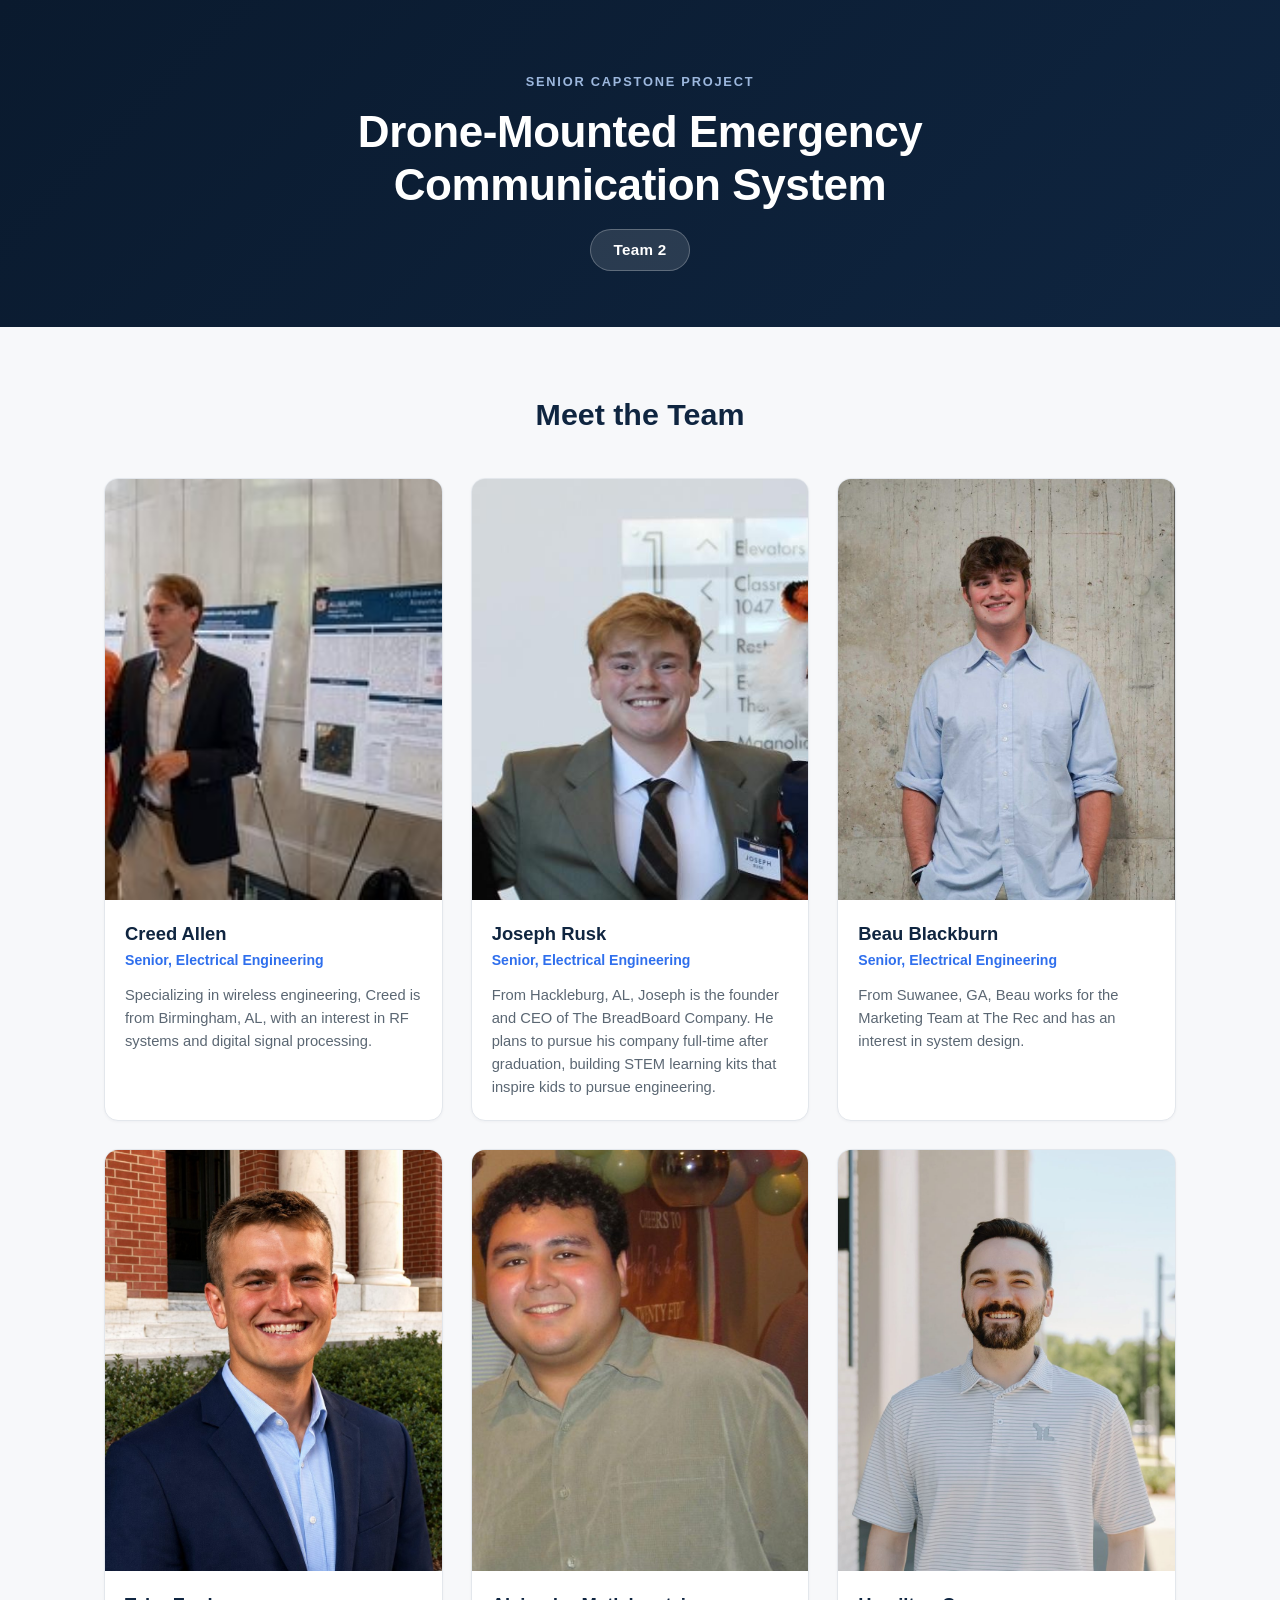
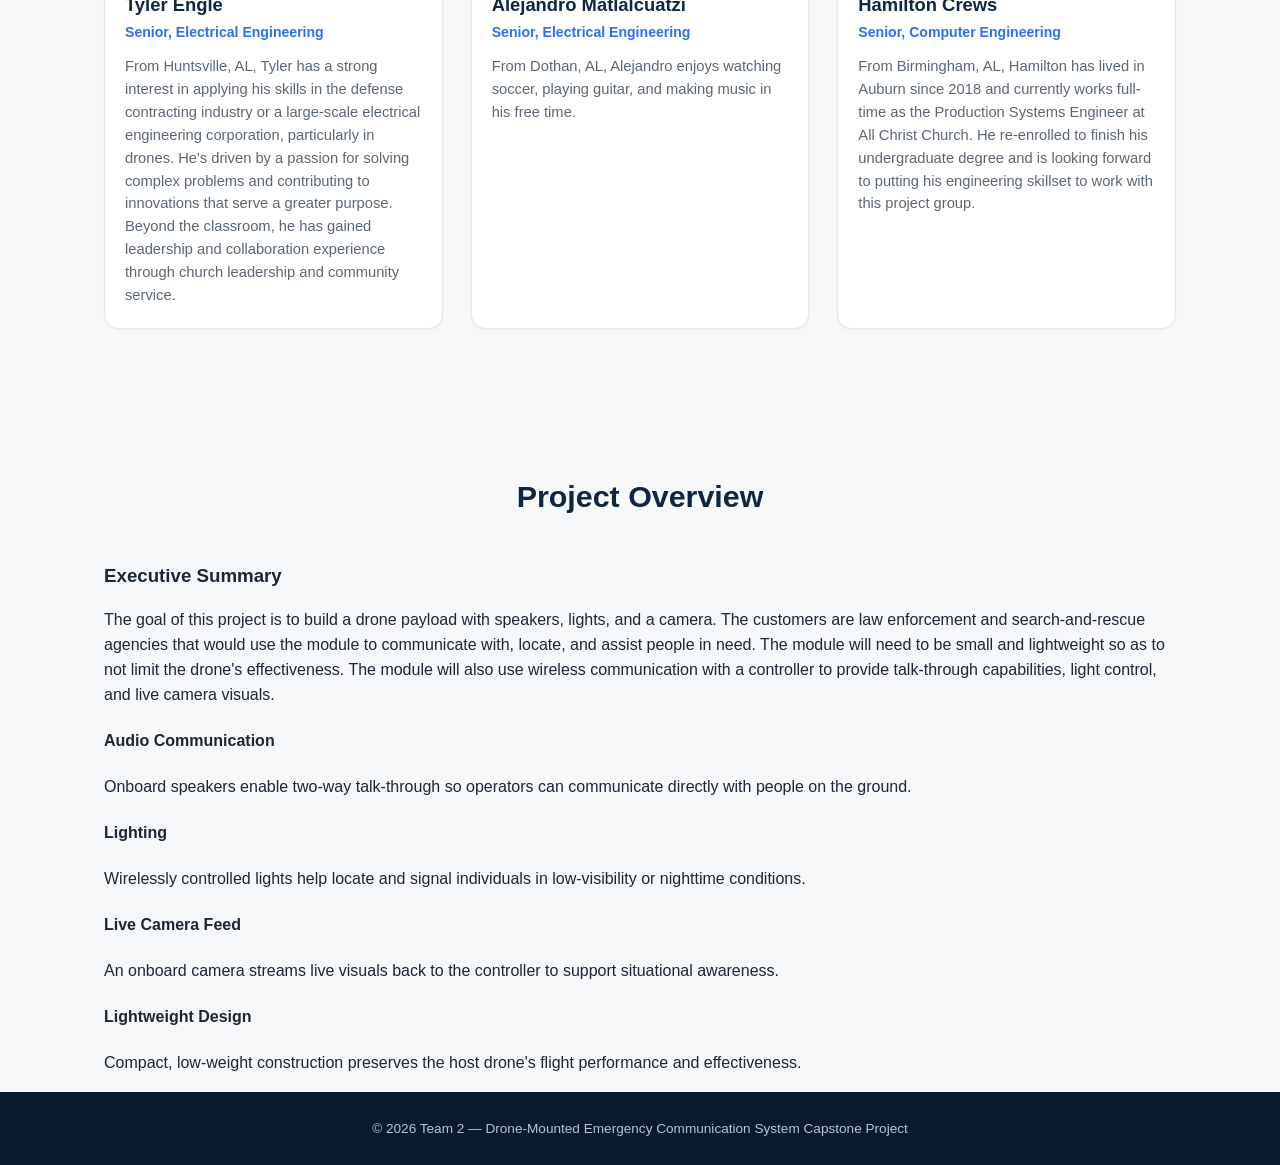
==== index.html @ 0783d2a6 "Add files via upload" ====
<!DOCTYPE html>
<html lang="en">
<head>
  <meta charset="UTF-8">
  <meta name="viewport" content="width=device-width, initial-scale=1.0">
  <title>Drone-Mounted Emergency Communication System | Team 2</title>
  <meta name="description" content="Capstone project site for Team 2: Drone-Mounted Emergency Communication System.">
  <link rel="stylesheet" href="styles.css">
</head>
<body>

  <header class="site-header">
    <div class="container">
      <p class="eyebrow">Senior Capstone Project</p>
      <h1>Drone-Mounted Emergency Communication System</h1>
      <p class="team-badge">Team 2</p>
    </div>
  </header>

  <main class="container">
    <section aria-labelledby="team-heading">
      <h2 id="team-heading" class="section-heading">Meet the Team</h2>

      <div class="team-grid">

        <article class="card">
          <div class="photo-frame">
            <img src="images/creed-allen.jpg" alt="Portrait of Creed Allen" class="member-photo">
          </div>
          <h3>Creed Allen</h3>
          <p class="role">Senior, Electrical Engineering</p>
          <p class="bio">Specializing in wireless engineering, Creed is from Birmingham, AL, with an interest in RF systems and digital signal processing.</p>
        </article>

        <article class="card">
          <div class="photo-frame">
            <img src="images/joseph-rusk.jpg" alt="Portrait of Joseph Rusk" class="member-photo">
          </div>
          <h3>Joseph Rusk</h3>
          <p class="role">Senior, Electrical Engineering</p>
          <p class="bio">From Hackleburg, AL, Joseph is the founder and CEO of The BreadBoard Company. He plans to pursue his company full-time after graduation, building STEM learning kits that inspire kids to pursue engineering.</p>
        </article>

        <article class="card">
          <div class="photo-frame">
            <img src="images/beau-blackburn.jpg" alt="Portrait of Beau Blackburn" class="member-photo">
          </div>
          <h3>Beau Blackburn</h3>
          <p class="role">Senior, Electrical Engineering</p>
          <p class="bio">From Suwanee, GA, Beau works for the Marketing Team at The Rec and has an interest in system design.</p>
        </article>

        <article class="card">
          <div class="photo-frame">
            <img src="images/tyler-engle.jpg" alt="Portrait of Tyler Engle" class="member-photo">
          </div>
          <h3>Tyler Engle</h3>
          <p class="role">Senior, Electrical Engineering</p>
          <p class="bio">From Huntsville, AL, Tyler has a strong interest in applying his skills in the defense contracting industry or a large-scale electrical engineering corporation, particularly in drones. He's driven by a passion for solving complex problems and contributing to innovations that serve a greater purpose. Beyond the classroom, he has gained leadership and collaboration experience through church leadership and community service.</p>
        </article>

        <article class="card">
          <div class="photo-frame">
            <img src="images/alejandro-matlalcuatzi.jpg" alt="Portrait of Alejandro Matlalcuatzi" class="member-photo" style="object-position: center 12%;">
          </div>
          <h3>Alejandro Matlalcuatzi</h3>
          <p class="role">Senior, Electrical Engineering</p>
          <p class="bio">From Dothan, AL, Alejandro enjoys watching soccer, playing guitar, and making music in his free time.</p>
        </article>

        <article class="card">
          <div class="photo-frame">
            <img src="images/hamilton-crews.jpg" alt="Portrait of Hamilton Crews" class="member-photo">
          </div>
          <h3>Hamilton Crews</h3>
          <p class="role">Senior, Computer Engineering</p>
          <p class="bio">From Birmingham, AL, Hamilton has lived in Auburn since 2018 and currently works full-time as the Production Systems Engineer at All Christ Church. He re-enrolled to finish his undergraduate degree and is looking forward to putting his engineering skillset to work with this project group.</p>
        </article>

      </div>
    </section>

    <section aria-labelledby="project-heading" class="project-section">
      <h2 id="project-heading" class="section-heading">Project Overview</h2>

      <div class="project-card">
        <h3 class="project-subheading">Executive Summary</h3>
        <p class="project-text">The goal of this project is to build a drone payload with speakers, lights, and a camera. The customers are law enforcement and search-and-rescue agencies that would use the module to communicate with, locate, and assist people in need. The module will need to be small and lightweight so as to not limit the drone's effectiveness. The module will also use wireless communication with a controller to provide talk-through capabilities, light control, and live camera visuals.</p>

        <div class="feature-grid">
          <div class="feature">
            <h4>Audio Communication</h4>
            <p>Onboard speakers enable two-way talk-through so operators can communicate directly with people on the ground.</p>
          </div>
          <div class="feature">
            <h4>Lighting</h4>
            <p>Wirelessly controlled lights help locate and signal individuals in low-visibility or nighttime conditions.</p>
          </div>
          <div class="feature">
            <h4>Live Camera Feed</h4>
            <p>An onboard camera streams live visuals back to the controller to support situational awareness.</p>
          </div>
          <div class="feature">
            <h4>Lightweight Design</h4>
            <p>Compact, low-weight construction preserves the host drone's flight performance and effectiveness.</p>
          </div>
        </div>
      </div>
    </section>
  </main>

  <footer class="site-footer">
    <div class="container">
      <p>&copy; 2026 Team 2 &mdash; Drone-Mounted Emergency Communication System Capstone Project</p>
    </div>
  </footer>

</body>
</html>
---- styles.css ----
/* ---------- Reset & base ---------- */
*,
*::before,
*::after {
  box-sizing: border-box;
}

:root {
  --navy: #0f2540;
  --navy-deep: #0a1a2e;
  --accent: #2f6fed;
  --text: #1c2733;
  --text-muted: #5b6773;
  --bg: #f7f8fa;
  --card-bg: #ffffff;
  --border: #e3e7ec;
}

html {
  scroll-behavior: smooth;
}

body {
  margin: 0;
  font-family: -apple-system, BlinkMacSystemFont, "Segoe UI", Roboto, Helvetica, Arial, sans-serif;
  color: var(--text);
  background: var(--bg);
  line-height: 1.55;
}

.container {
  width: 100%;
  max-width: 1120px;
  margin: 0 auto;
  padding: 0 24px;
}

/* ---------- Header ---------- */
.site-header {
  background: linear-gradient(135deg, var(--navy-deep), var(--navy));
  color: #ffffff;
  padding: 72px 0 56px;
  text-align: center;
}

.eyebrow {
  text-transform: uppercase;
  letter-spacing: 0.14em;
  font-size: 0.8rem;
  font-weight: 600;
  color: #9db8de;
  margin: 0 0 14px;
}

.site-header h1 {
  font-size: clamp(1.75rem, 4vw, 2.75rem);
  line-height: 1.2;
  margin: 0 auto 18px;
  max-width: 820px;
  font-weight: 700;
  letter-spacing: -0.01em;
}

.team-badge {
  display: inline-block;
  margin: 0;
  padding: 8px 22px;
  border-radius: 999px;
  background: rgba(255, 255, 255, 0.12);
  border: 1px solid rgba(255, 255, 255, 0.25);
  font-weight: 600;
  font-size: 0.95rem;
  letter-spacing: 0.02em;
}

/* ---------- Section heading ---------- */
.section-heading {
  text-align: center;
  font-size: clamp(1.4rem, 2.6vw, 1.9rem);
  margin: 64px 0 40px;
  color: var(--navy);
}

/* ---------- Team grid ---------- */
.team-grid {
  display: grid;
  grid-template-columns: repeat(auto-fit, minmax(260px, 1fr));
  gap: 28px;
  padding-bottom: 80px;
}

.card {
  background: var(--card-bg);
  border: 1px solid var(--border);
  border-radius: 14px;
  overflow: hidden;
  box-shadow: 0 1px 3px rgba(16, 24, 40, 0.04);
  transition: transform 0.18s ease, box-shadow 0.18s ease;
  display: flex;
  flex-direction: column;
}

.card:hover {
  transform: translateY(-4px);
  box-shadow: 0 12px 24px rgba(16, 24, 40, 0.08);
}

.photo-frame {
  width: 100%;
  aspect-ratio: 4 / 5;
  overflow: hidden;
  background: #dbe2ea;
}

.member-photo {
  width: 100%;
  height: 100%;
  object-fit: cover;
  object-position: center 20%;
  display: block;
}

.card h3 {
  margin: 20px 20px 2px;
  font-size: 1.15rem;
  color: var(--navy);
}

.card .role {
  margin: 0 20px 12px;
  font-size: 0.88rem;
  font-weight: 600;
  color: var(--accent);
}

.card .bio {
  margin: 0 20px 22px;
  font-size: 0.92rem;
  color: var(--text-muted);
  flex-grow: 1;
}

/* ---------- Footer ---------- */
.site-footer {
  background: var(--navy-deep);
  color: #b7c3d4;
  text-align: center;
  padding: 26px 0;
  font-size: 0.85rem;
}

.site-footer p {
  margin: 0;
}

/* ---------- Small screens ---------- */
@media (max-width: 480px) {
  .site-header {
    padding: 56px 0 44px;
  }

  .team-grid {
    grid-template-columns: 1fr;
  }
}
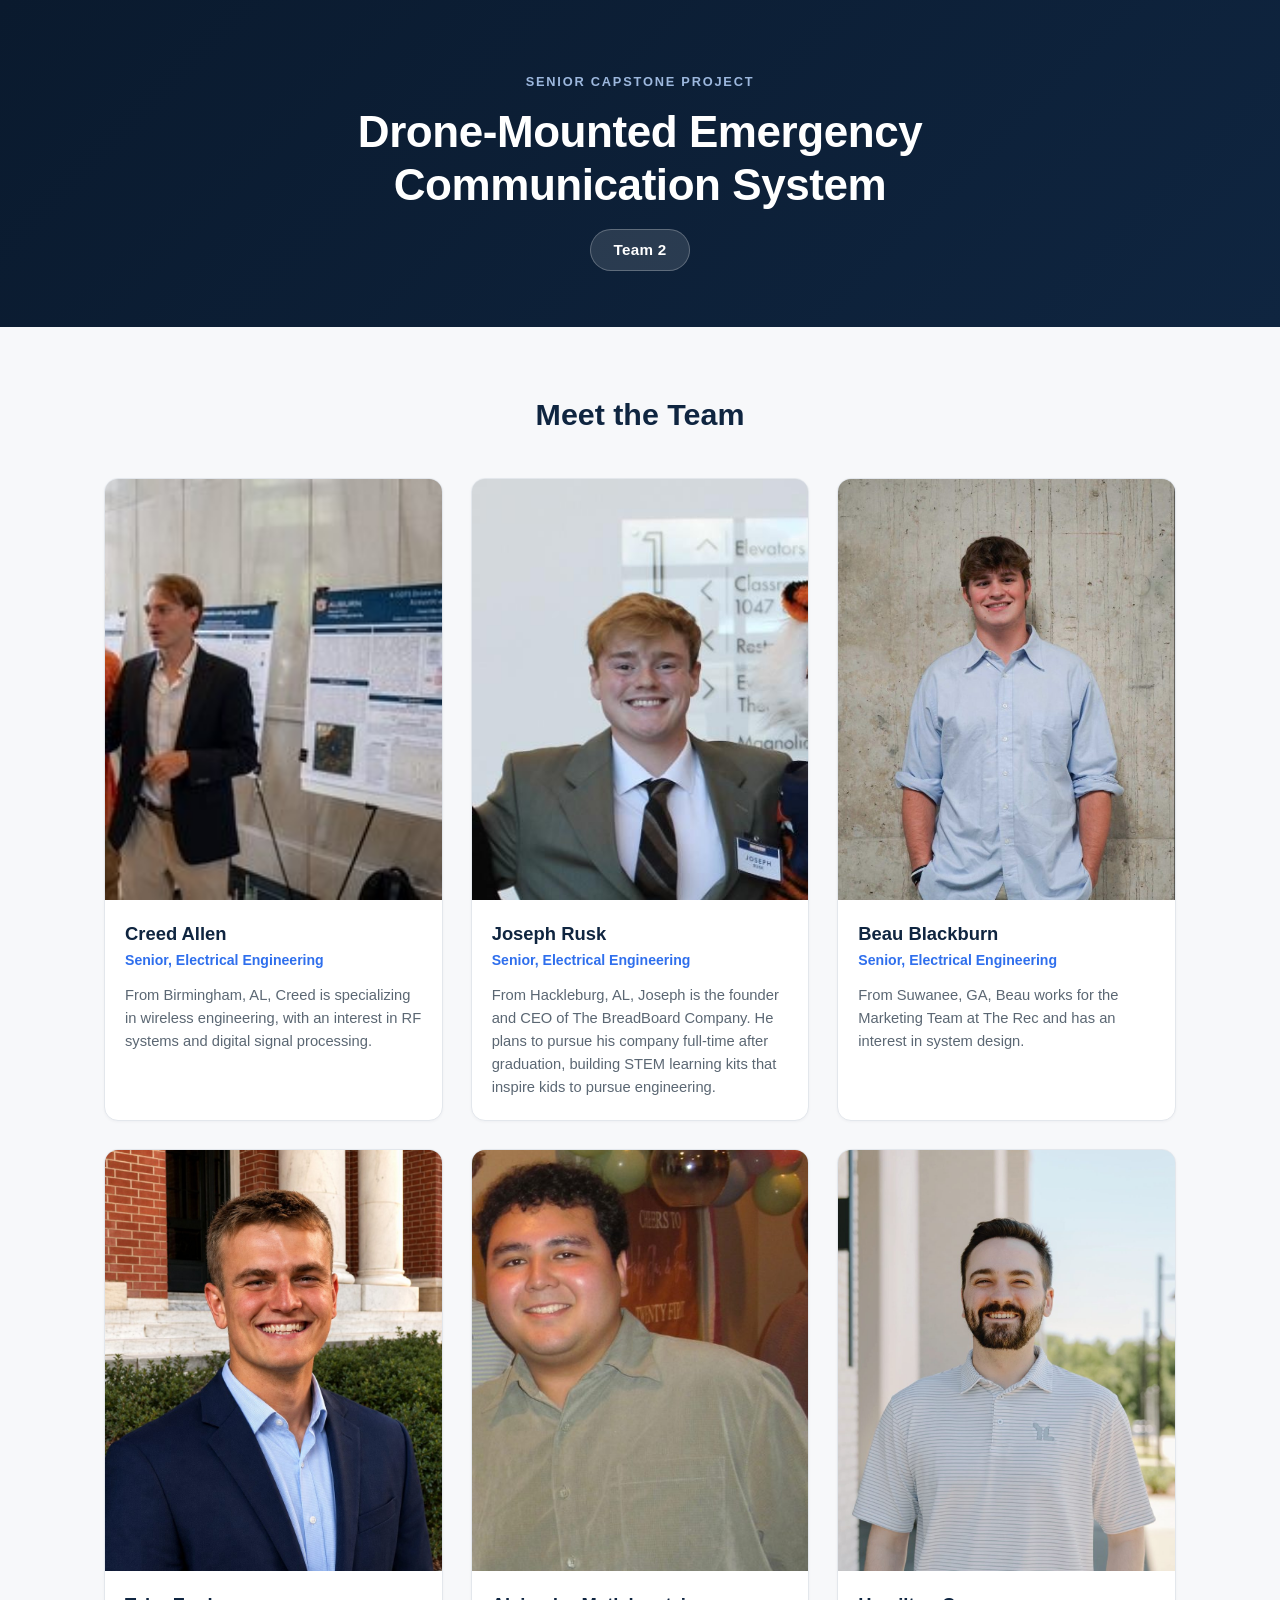
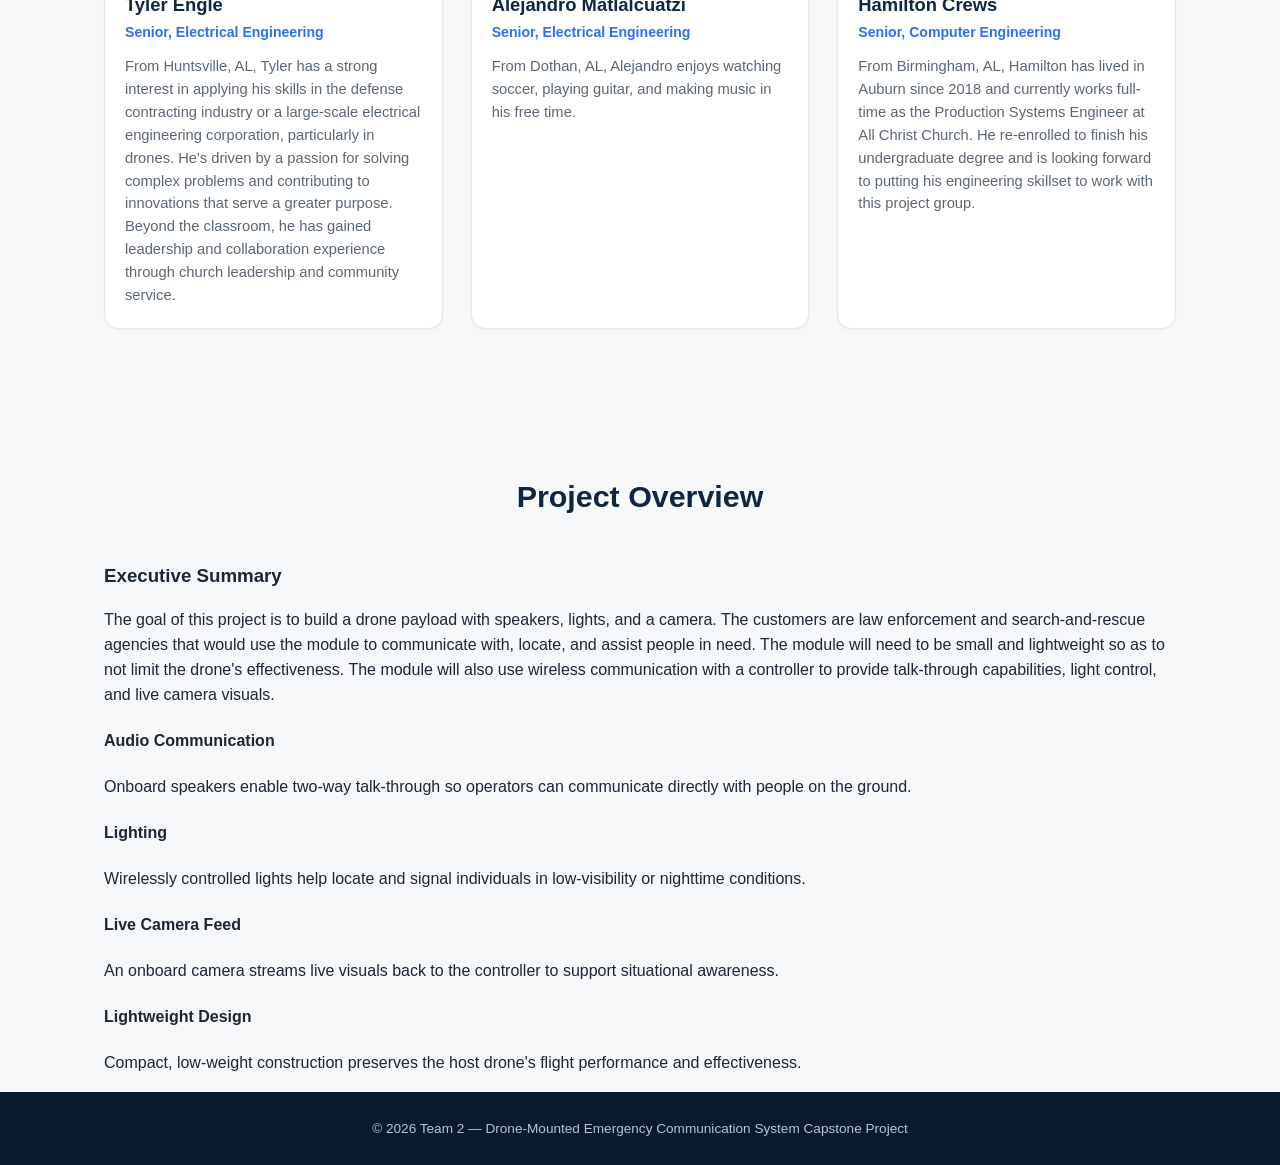
==== commit d3565c6b: "Add files via upload" ====
--- a/index.html
+++ b/index.html
@@ -29,7 +29,7 @@
           </div>
           <h3>Creed Allen</h3>
           <p class="role">Senior, Electrical Engineering</p>
-          <p class="bio">Specializing in wireless engineering, Creed is from Birmingham, AL, with an interest in RF systems and digital signal processing.</p>
+          <p class="bio">From Birmingham, AL, Creed is specializing in wireless engineering, with an interest in RF systems and digital signal processing.</p>
         </article>
 
         <article class="card">
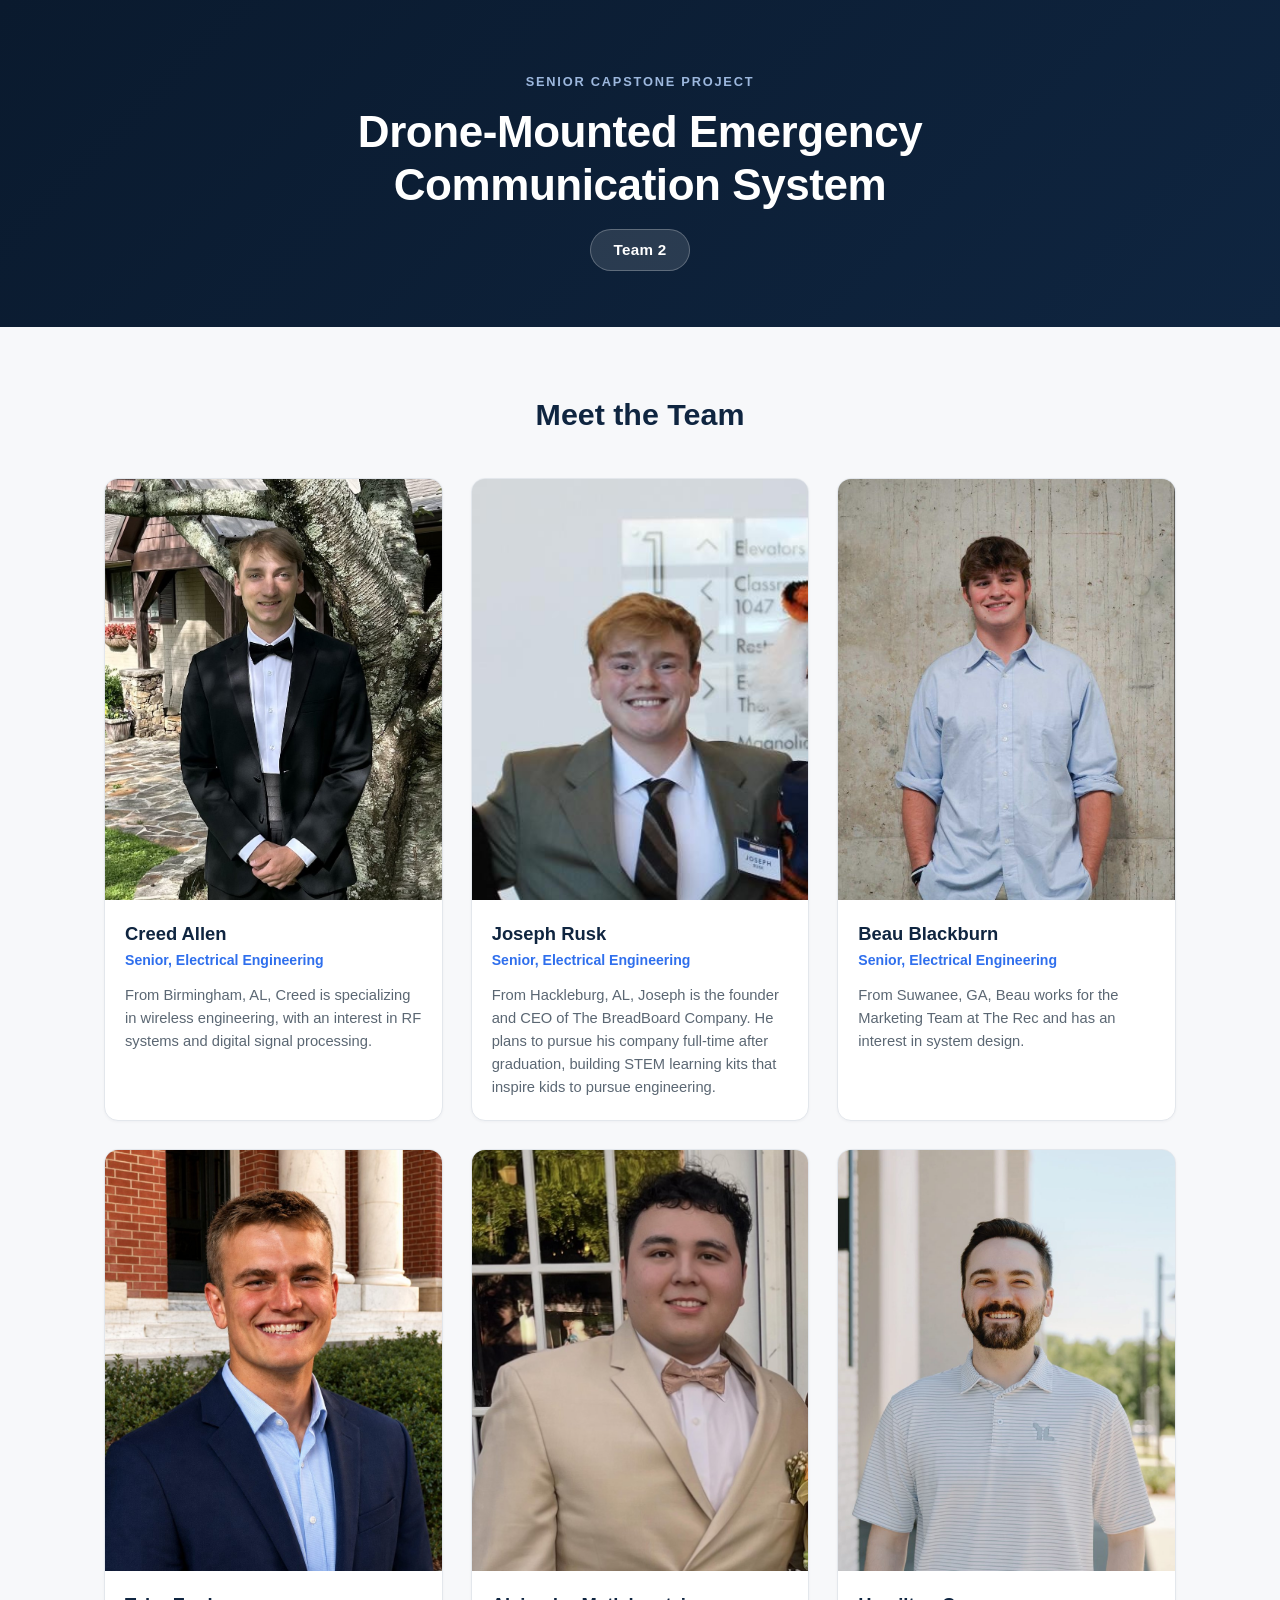
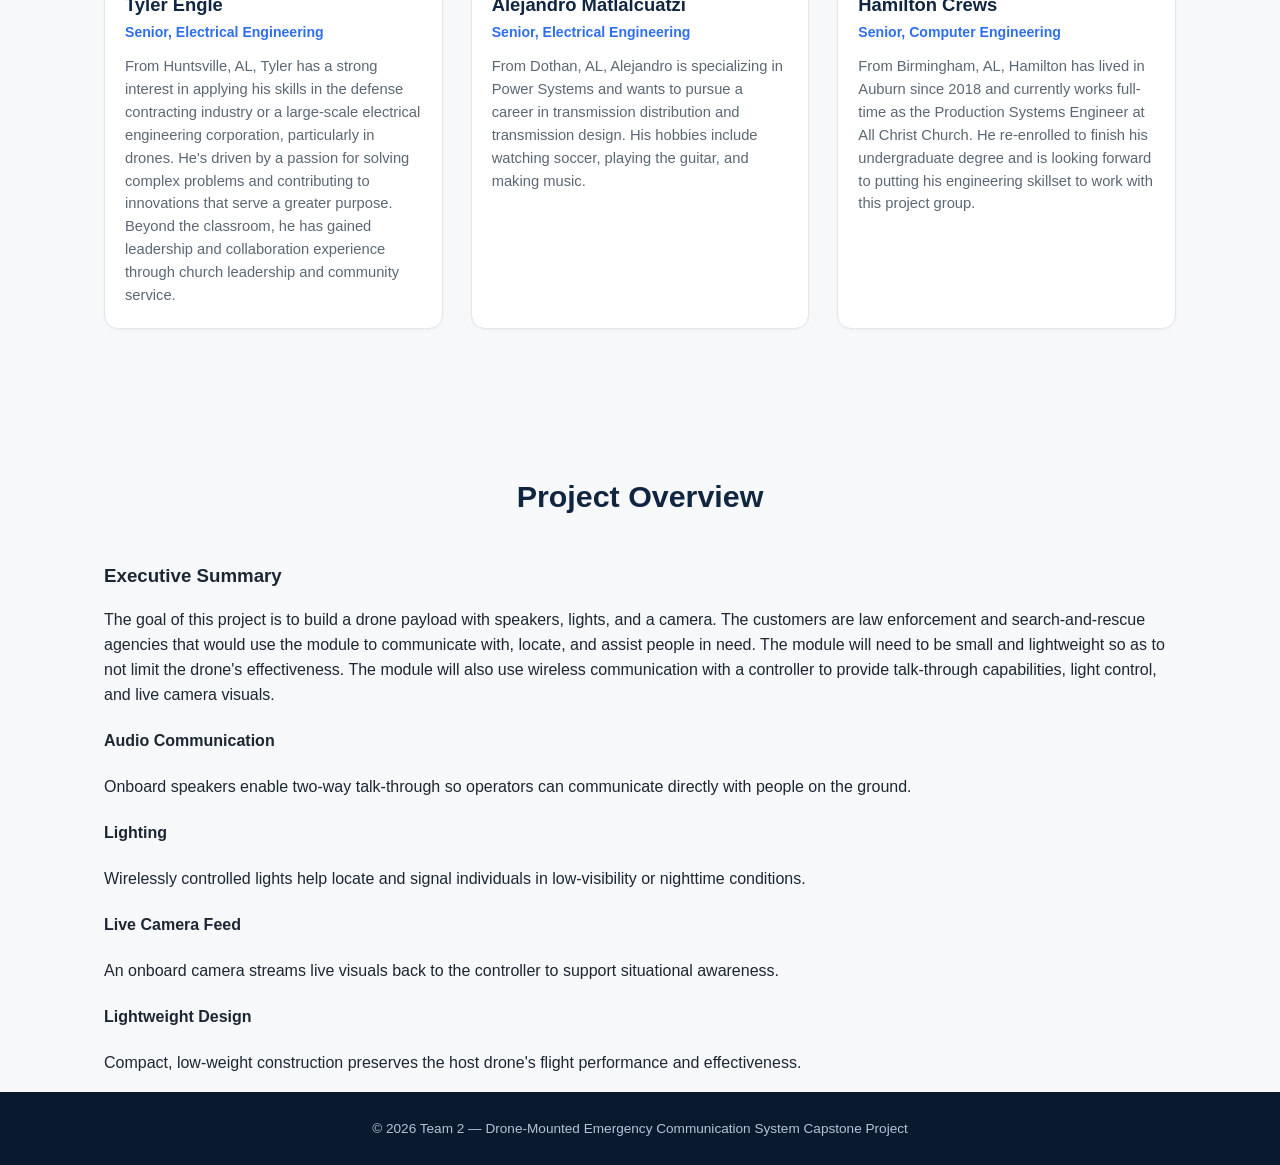
==== commit 397489d2: "Add files via upload" ====
--- a/index.html
+++ b/index.html
@@ -65,7 +65,7 @@
           </div>
           <h3>Alejandro Matlalcuatzi</h3>
           <p class="role">Senior, Electrical Engineering</p>
-          <p class="bio">From Dothan, AL, Alejandro enjoys watching soccer, playing guitar, and making music in his free time.</p>
+          <p class="bio">From Dothan, AL, Alejandro is specializing in Power Systems and wants to pursue a career in transmission distribution and transmission design. His hobbies include watching soccer, playing the guitar, and making music.</p>
         </article>
 
         <article class="card">
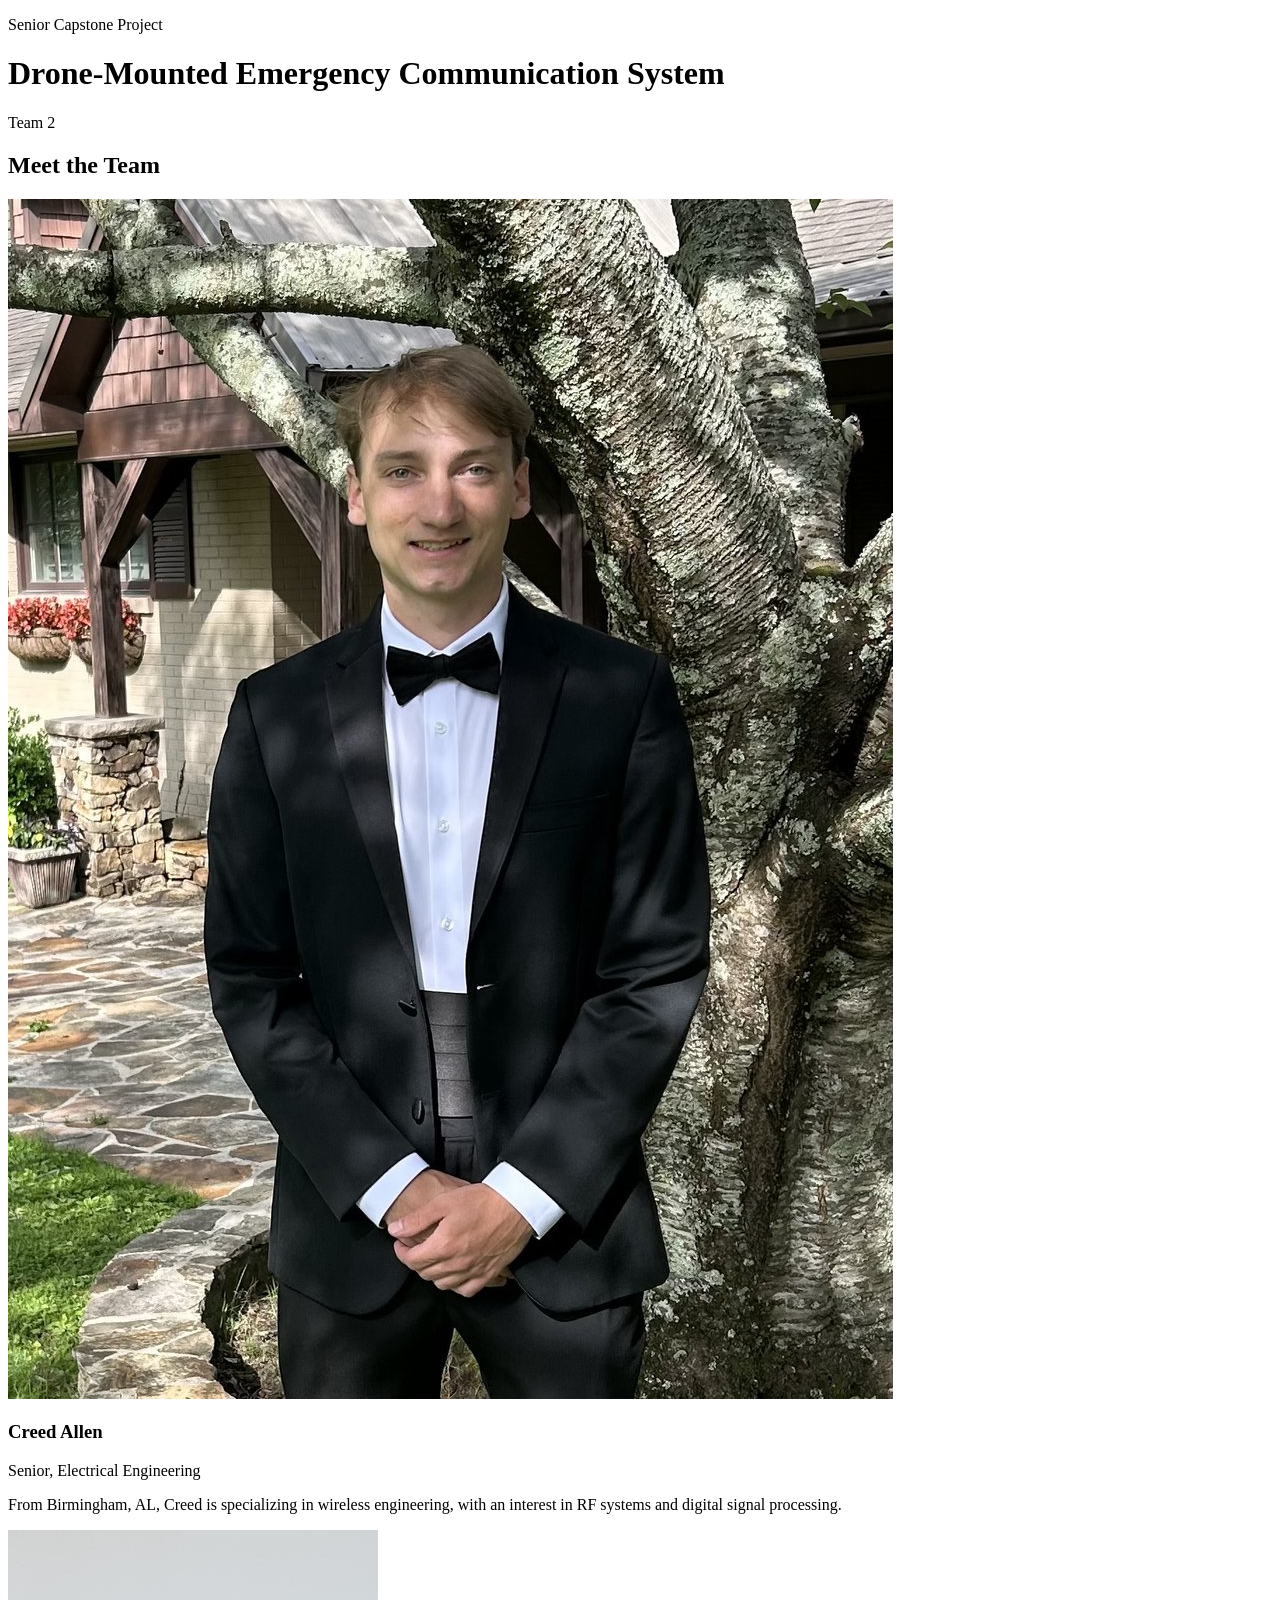
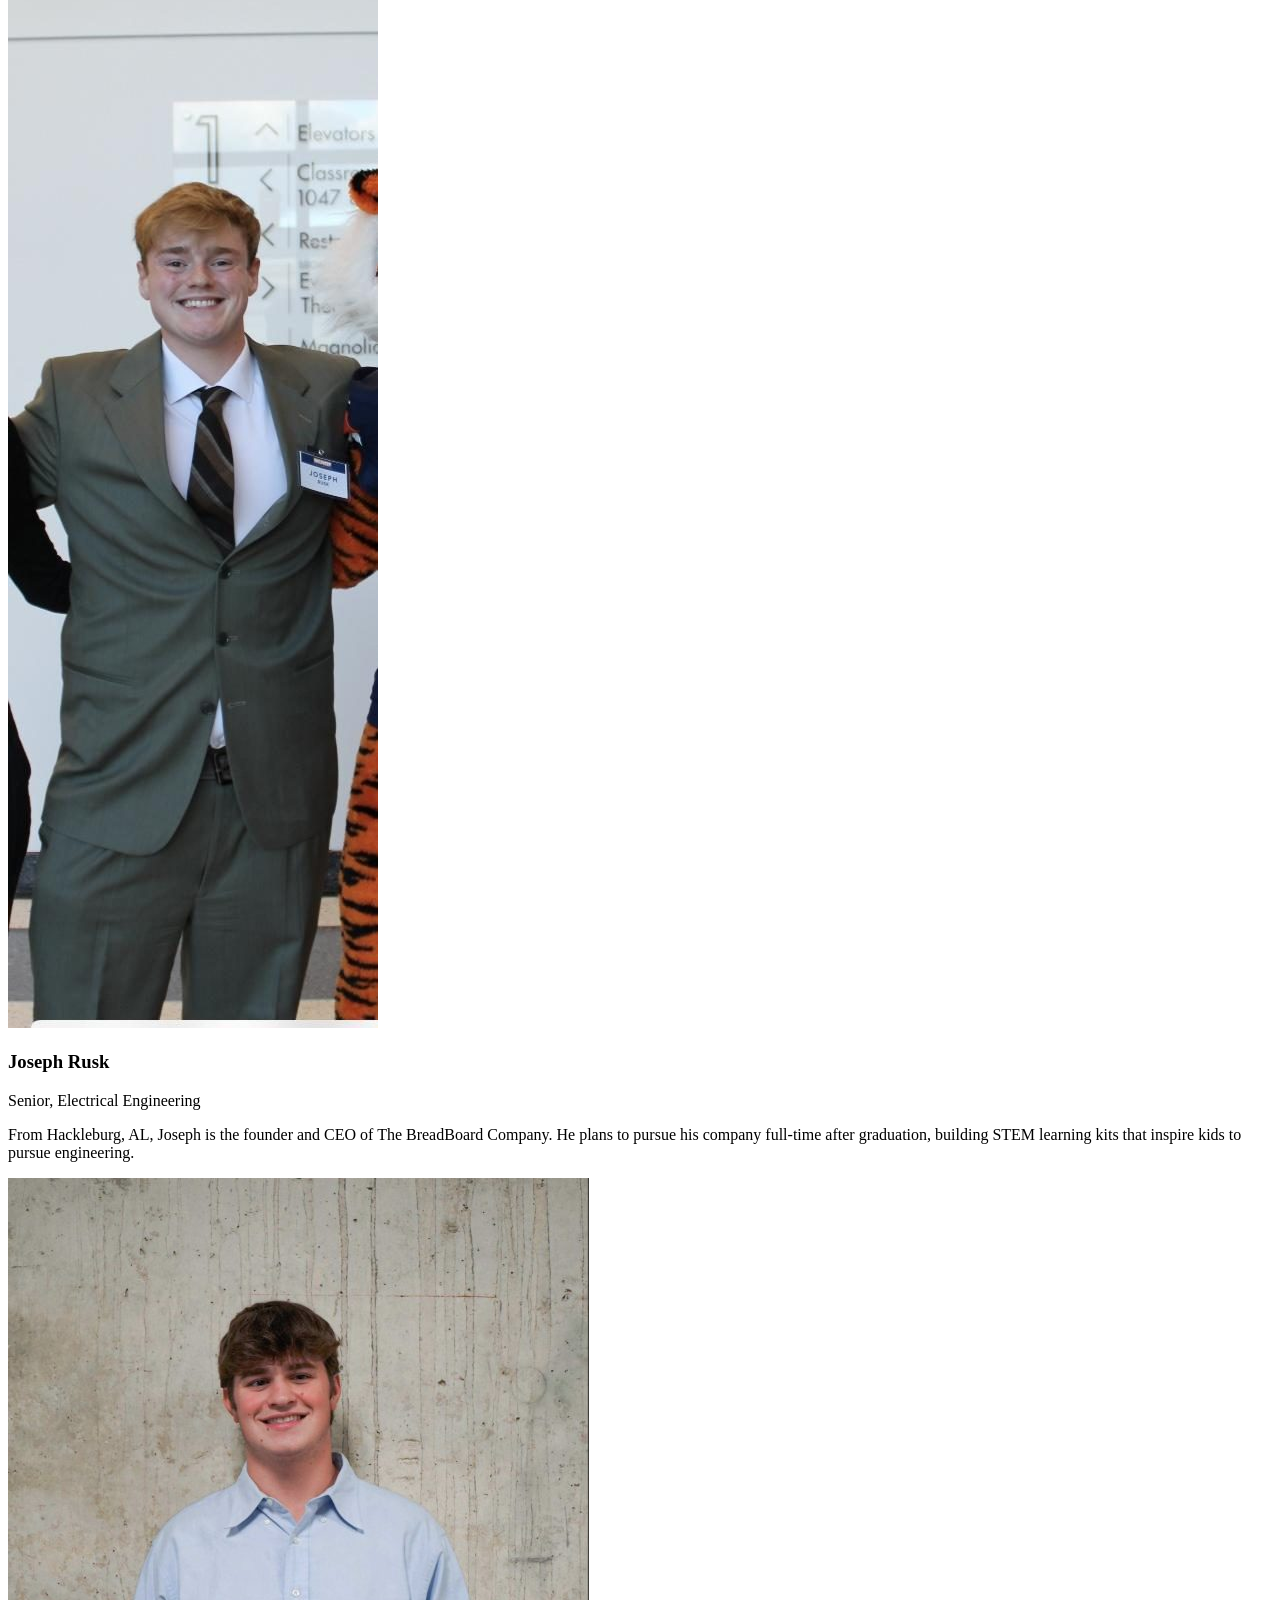
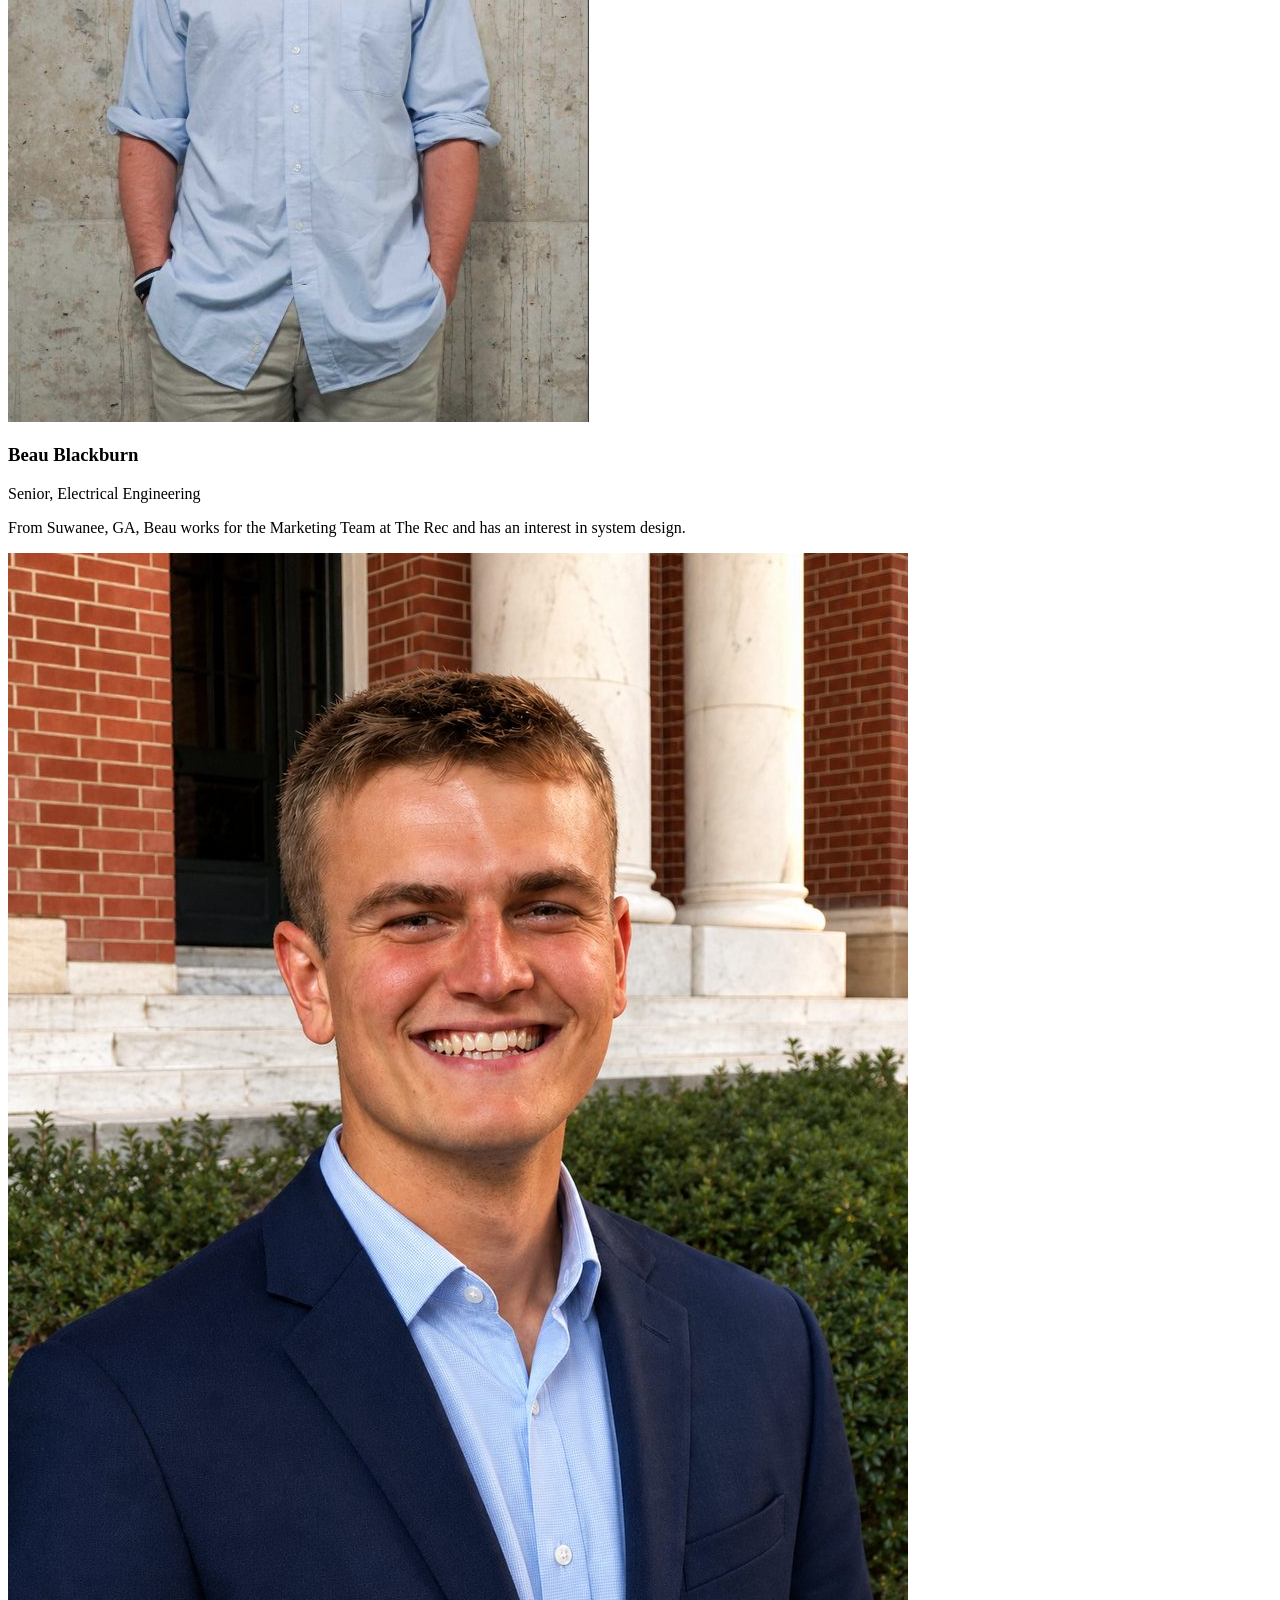
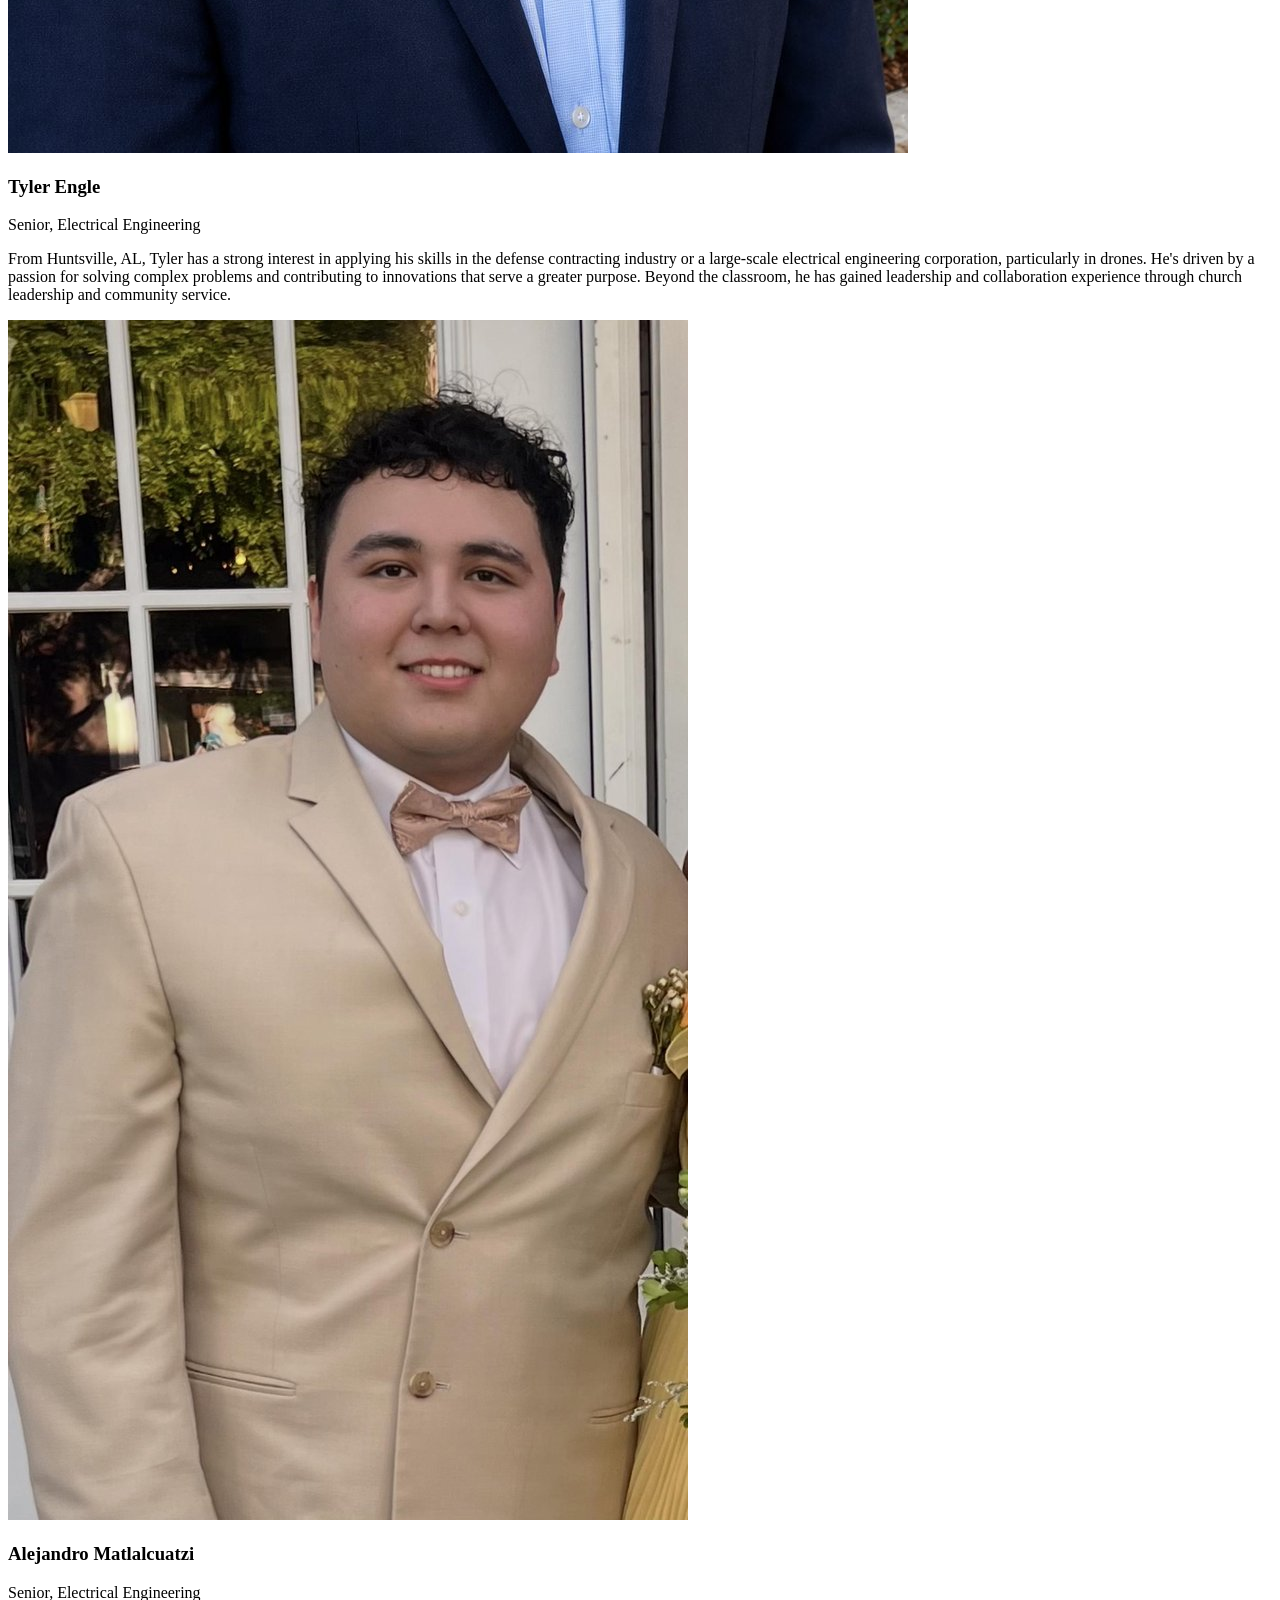
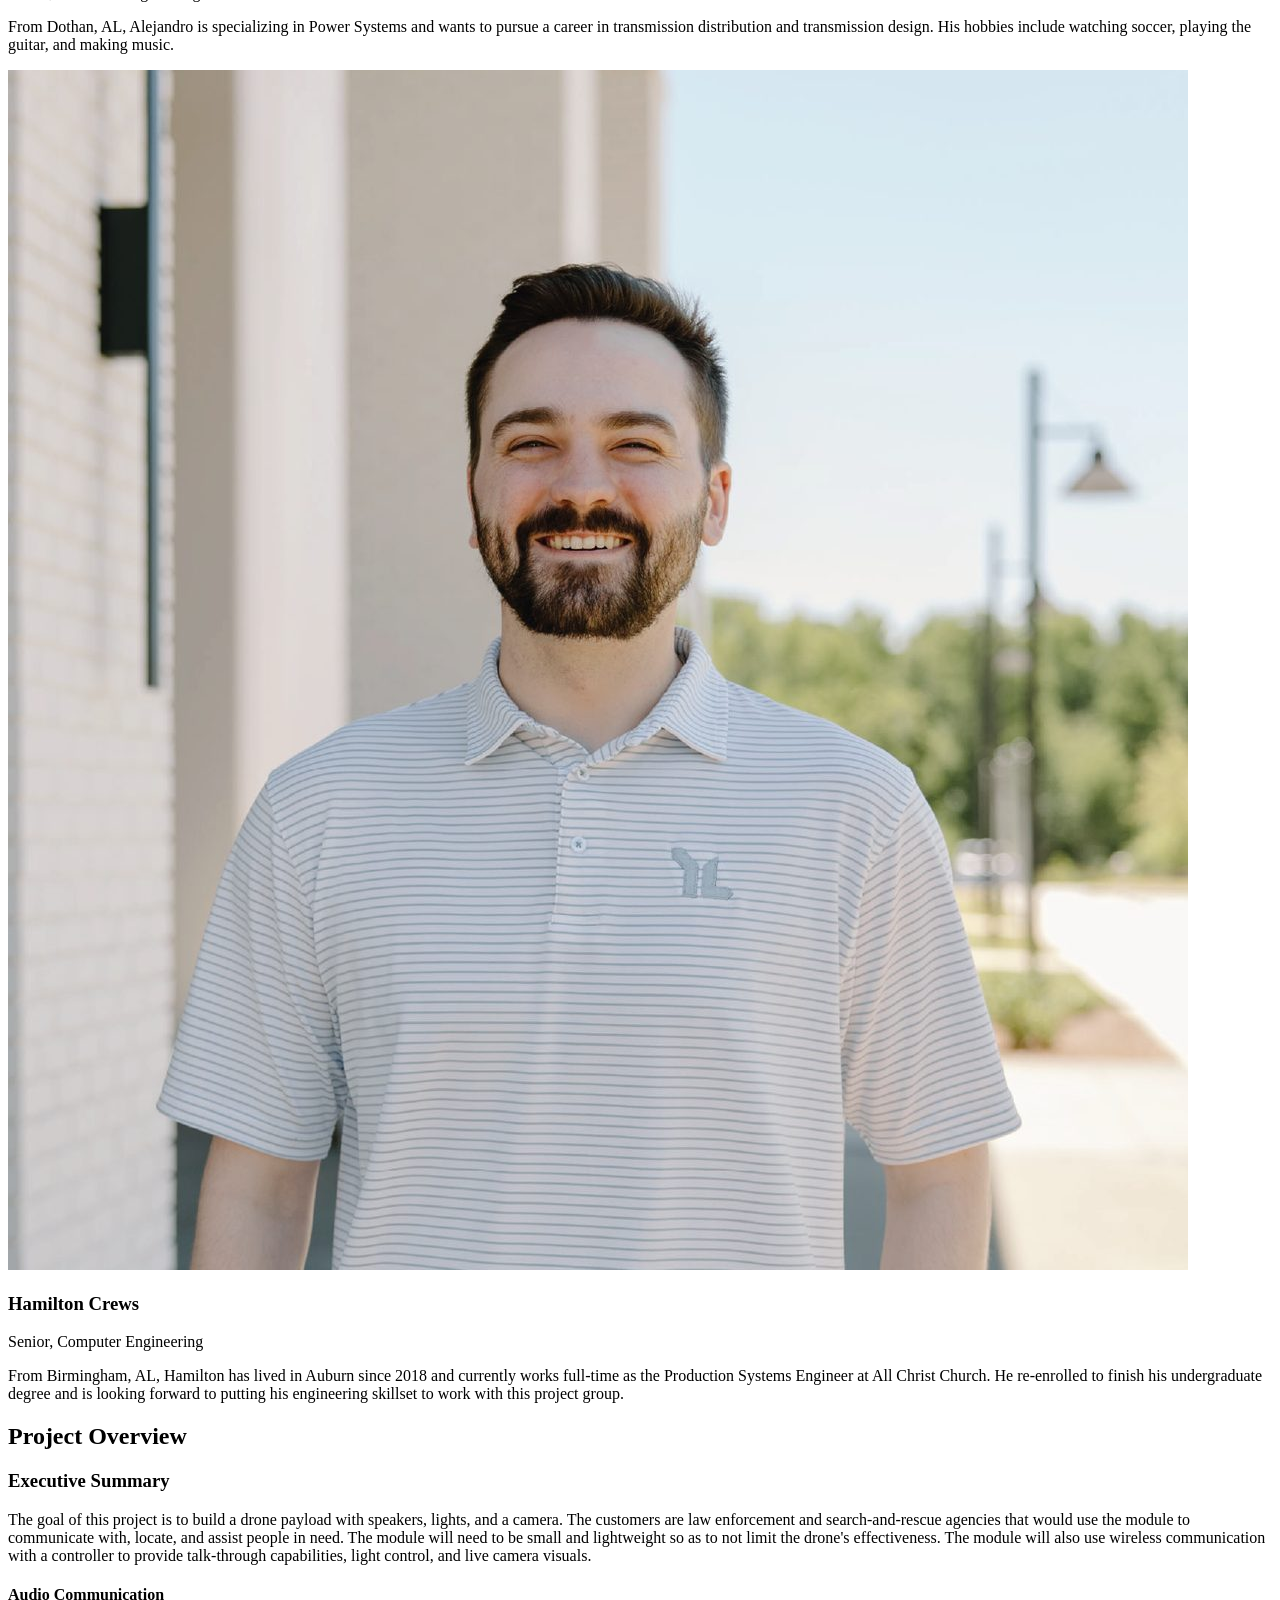
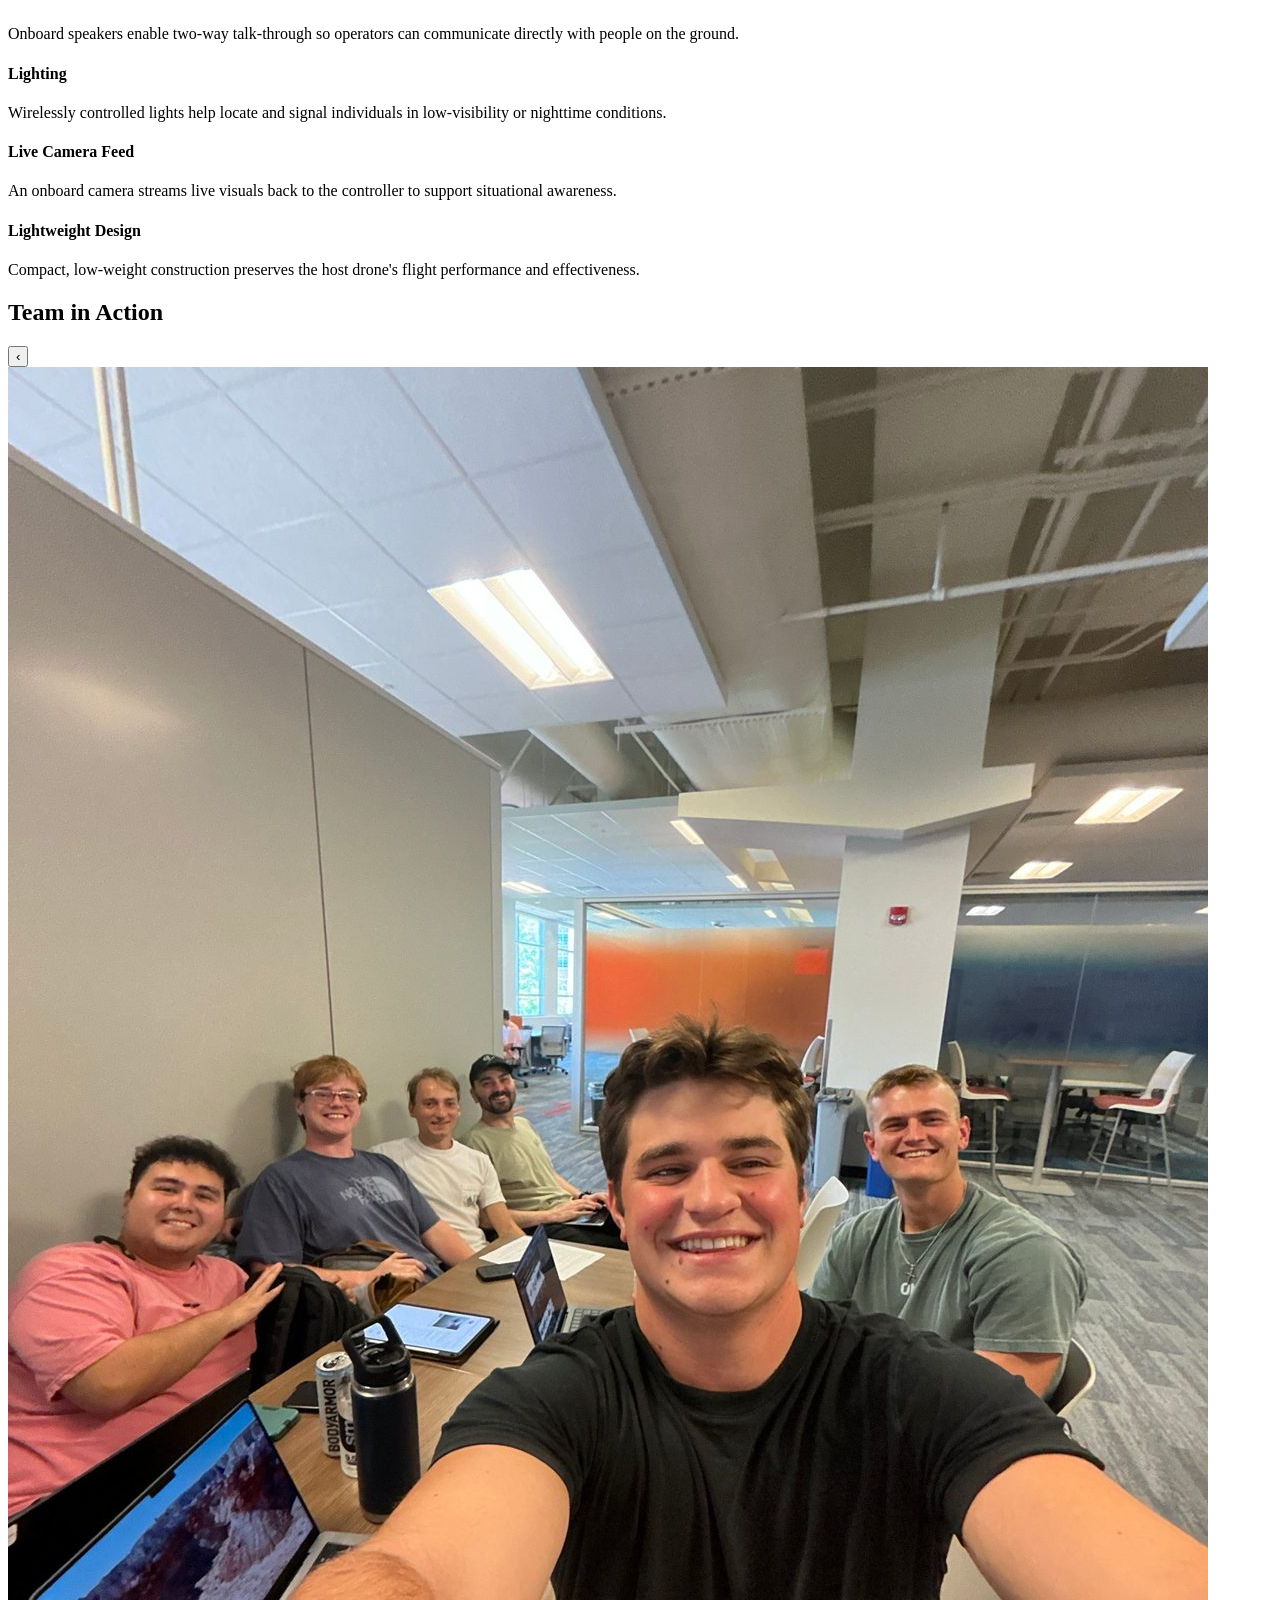
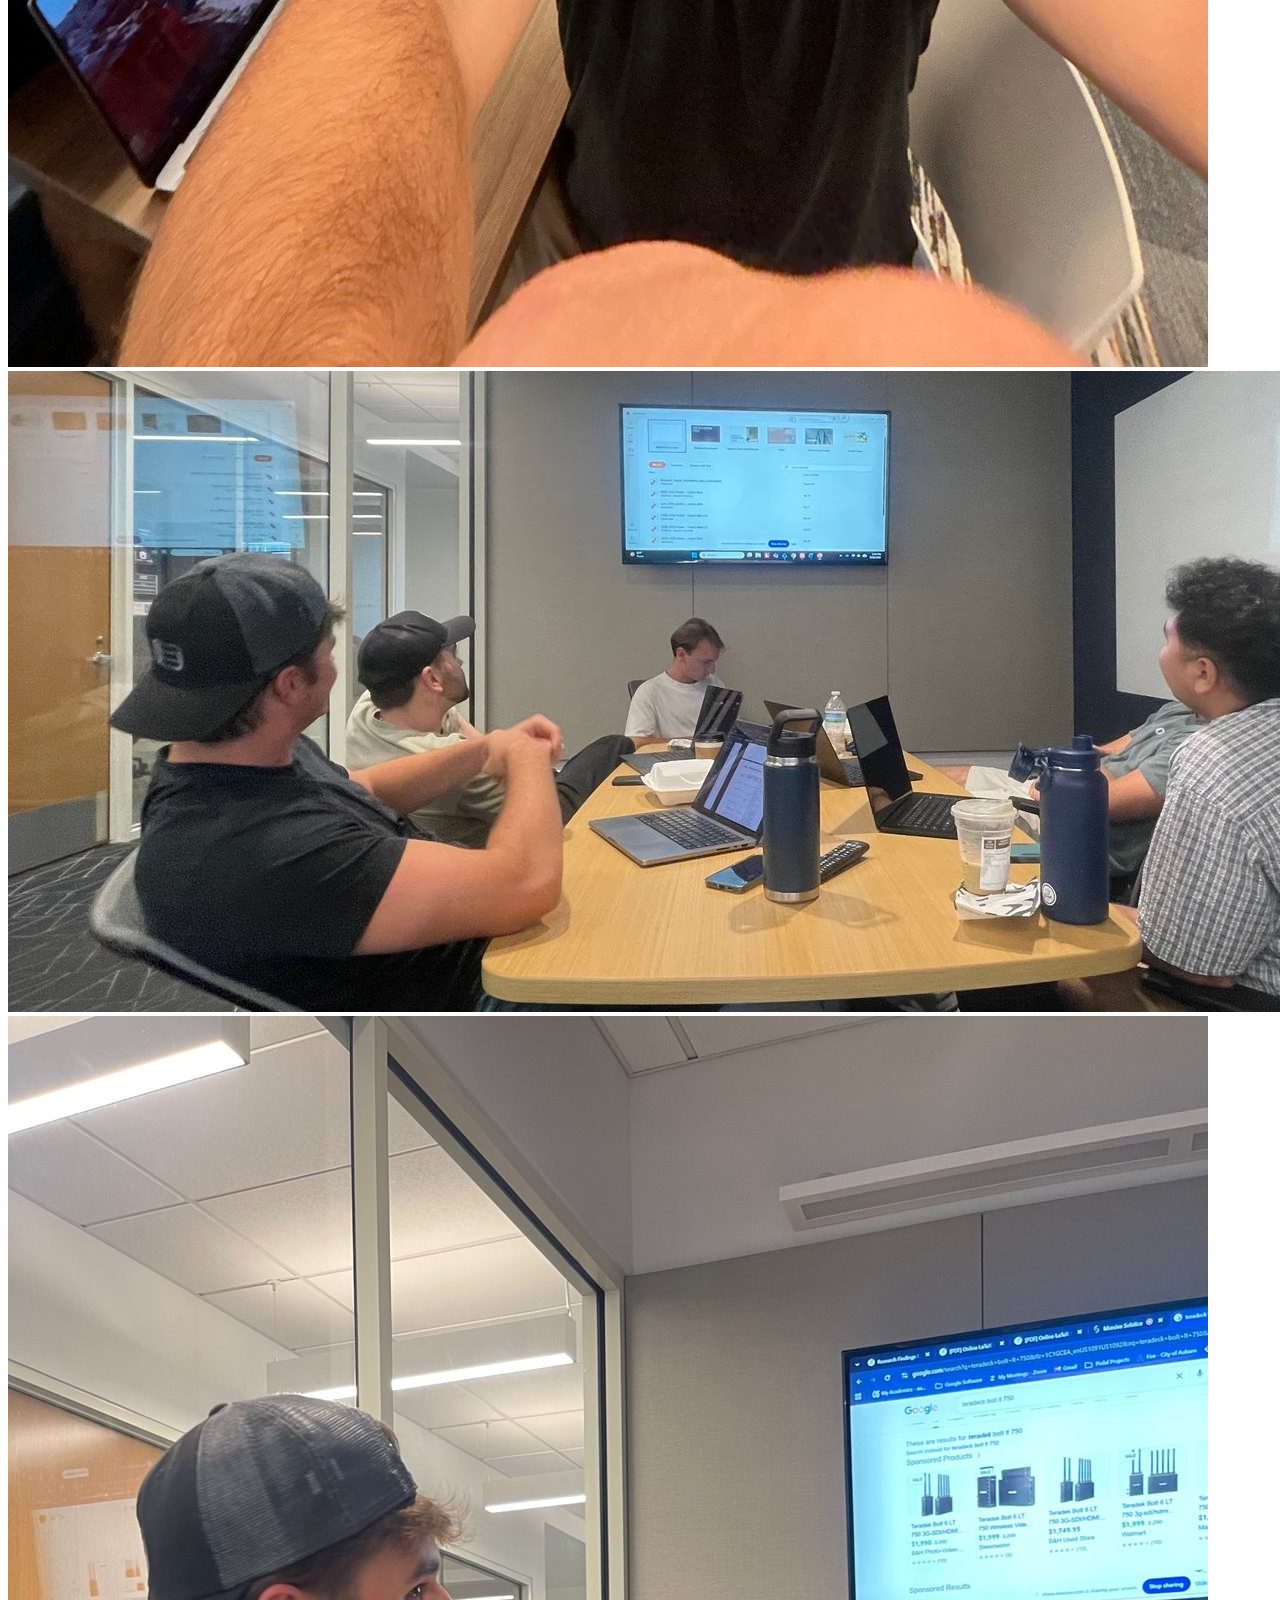
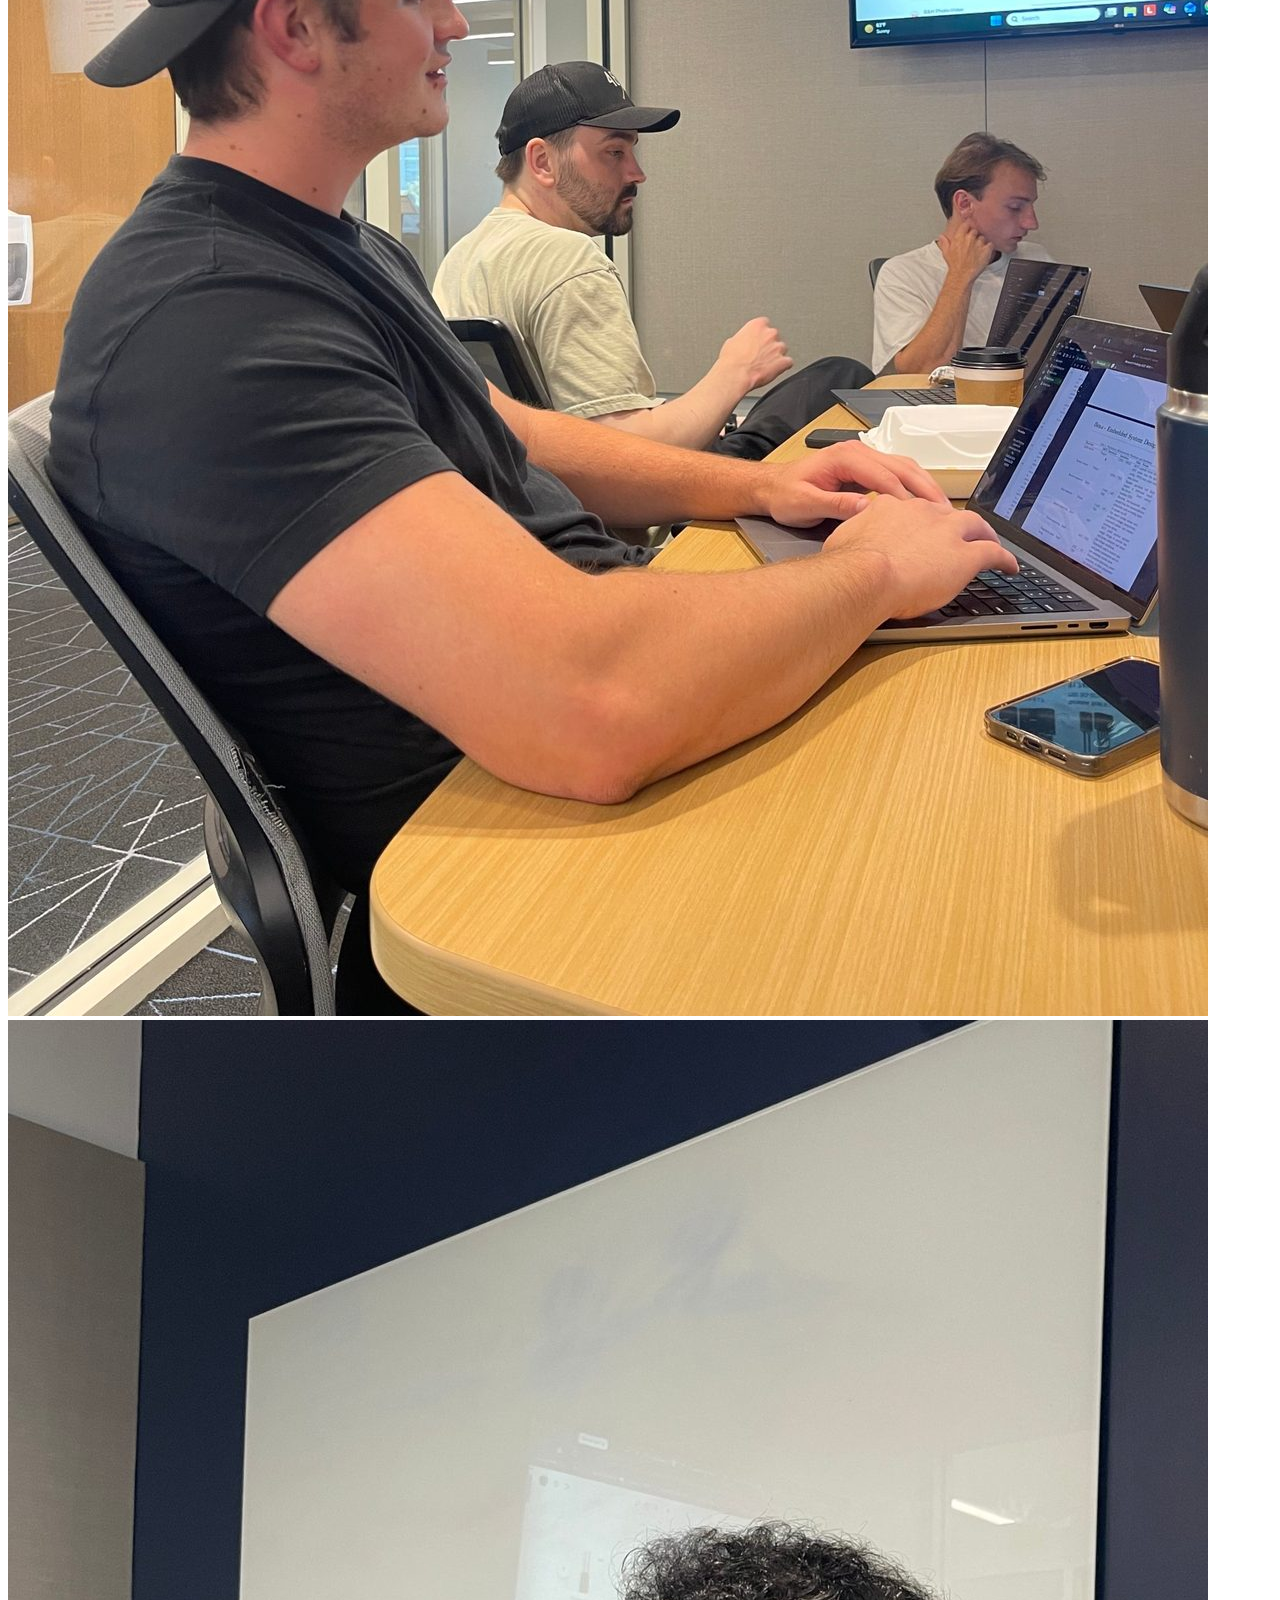
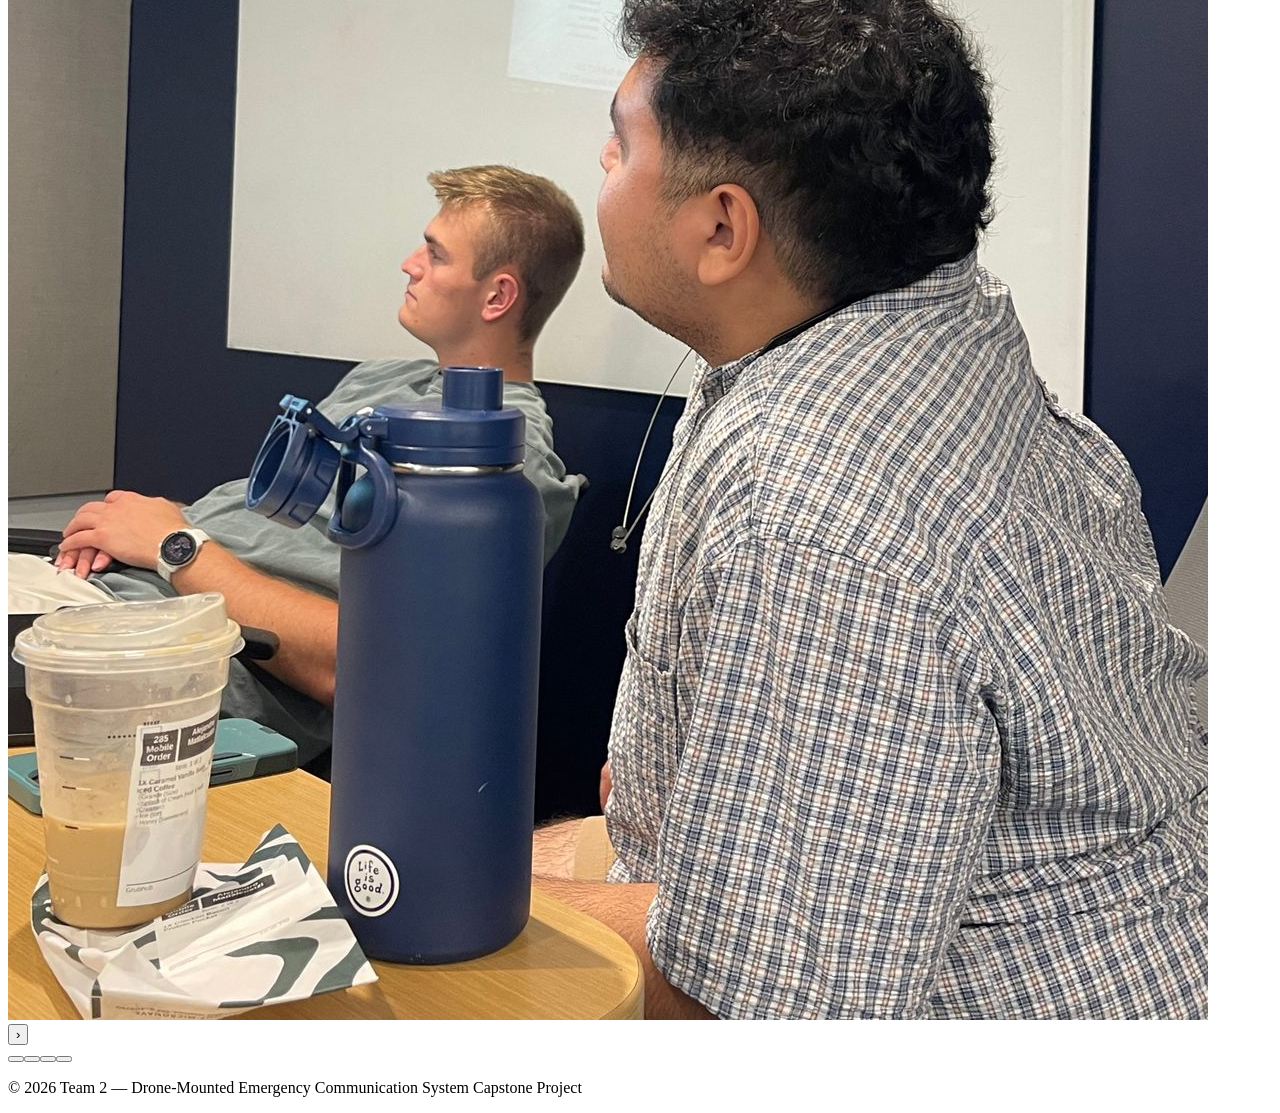
==== commit 46c24b6c: "Add files via upload" ====
--- a/index.html
+++ b/index.html
@@ -107,6 +107,25 @@
         </div>
       </div>
     </section>
+
+    <section aria-labelledby="gallery-heading" class="gallery-section">
+      <h2 id="gallery-heading" class="section-heading">Team in Action</h2>
+
+      <div class="carousel" id="carousel">
+        <button type="button" class="carousel-btn carousel-btn-prev" id="carouselPrev" aria-label="Previous photo">&#8249;</button>
+
+        <div class="carousel-track" id="carouselTrack">
+          <div class="carousel-slide"><img src="images/gallery-1.jpg" alt="Team 2 members together at a working session" loading="lazy"></div>
+          <div class="carousel-slide"><img src="images/gallery-2.jpg" alt="Team 2 meeting around the table reviewing project research" loading="lazy"></div>
+          <div class="carousel-slide"><img src="images/gallery-3.jpg" alt="Team 2 members working on laptops during a project session" loading="lazy"></div>
+          <div class="carousel-slide"><img src="images/gallery-4.jpg" alt="Team 2 members reviewing project materials together" loading="lazy"></div>
+        </div>
+
+        <button type="button" class="carousel-btn carousel-btn-next" id="carouselNext" aria-label="Next photo">&#8250;</button>
+      </div>
+
+      <div class="carousel-dots" id="carouselDots"></div>
+    </section>
   </main>
 
   <footer class="site-footer">
@@ -115,5 +134,65 @@
     </div>
   </footer>
 
+  <script>
+    (function () {
+      const track = document.getElementById('carouselTrack');
+      const prevBtn = document.getElementById('carouselPrev');
+      const nextBtn = document.getElementById('carouselNext');
+      const dotsWrap = document.getElementById('carouselDots');
+      if (!track) return;
+
+      const slides = Array.from(track.children);
+
+      slides.forEach((_, i) => {
+        const dot = document.createElement('button');
+        dot.type = 'button';
+        dot.className = 'carousel-dot';
+        dot.setAttribute('aria-label', 'Go to photo ' + (i + 1));
+        dot.addEventListener('click', () => scrollToSlide(i));
+        dotsWrap.appendChild(dot);
+      });
+      const dots = Array.from(dotsWrap.children);
+
+      function scrollToSlide(i) {
+        slides[i].scrollIntoView({ behavior: 'smooth', inline: 'start', block: 'nearest' });
+      }
+
+      function currentIndex() {
+        const trackRect = track.getBoundingClientRect();
+        let closest = 0;
+        let closestDist = Infinity;
+        slides.forEach((slide, i) => {
+          const dist = Math.abs(slide.getBoundingClientRect().left - trackRect.left);
+          if (dist < closestDist) {
+            closestDist = dist;
+            closest = i;
+          }
+        });
+        return closest;
+      }
+
+      function updateDots() {
+        const idx = currentIndex();
+        dots.forEach((d, i) => d.classList.toggle('active', i === idx));
+      }
+
+      prevBtn.addEventListener('click', () => {
+        scrollToSlide(Math.max(0, currentIndex() - 1));
+      });
+      nextBtn.addEventListener('click', () => {
+        scrollToSlide(Math.min(slides.length - 1, currentIndex() + 1));
+      });
+
+      let scrollTimeout;
+      track.addEventListener('scroll', () => {
+        clearTimeout(scrollTimeout);
+        scrollTimeout = setTimeout(updateDots, 80);
+      });
+
+      updateDots();
+    })();
+  </script>
+
 </body>
 </html>
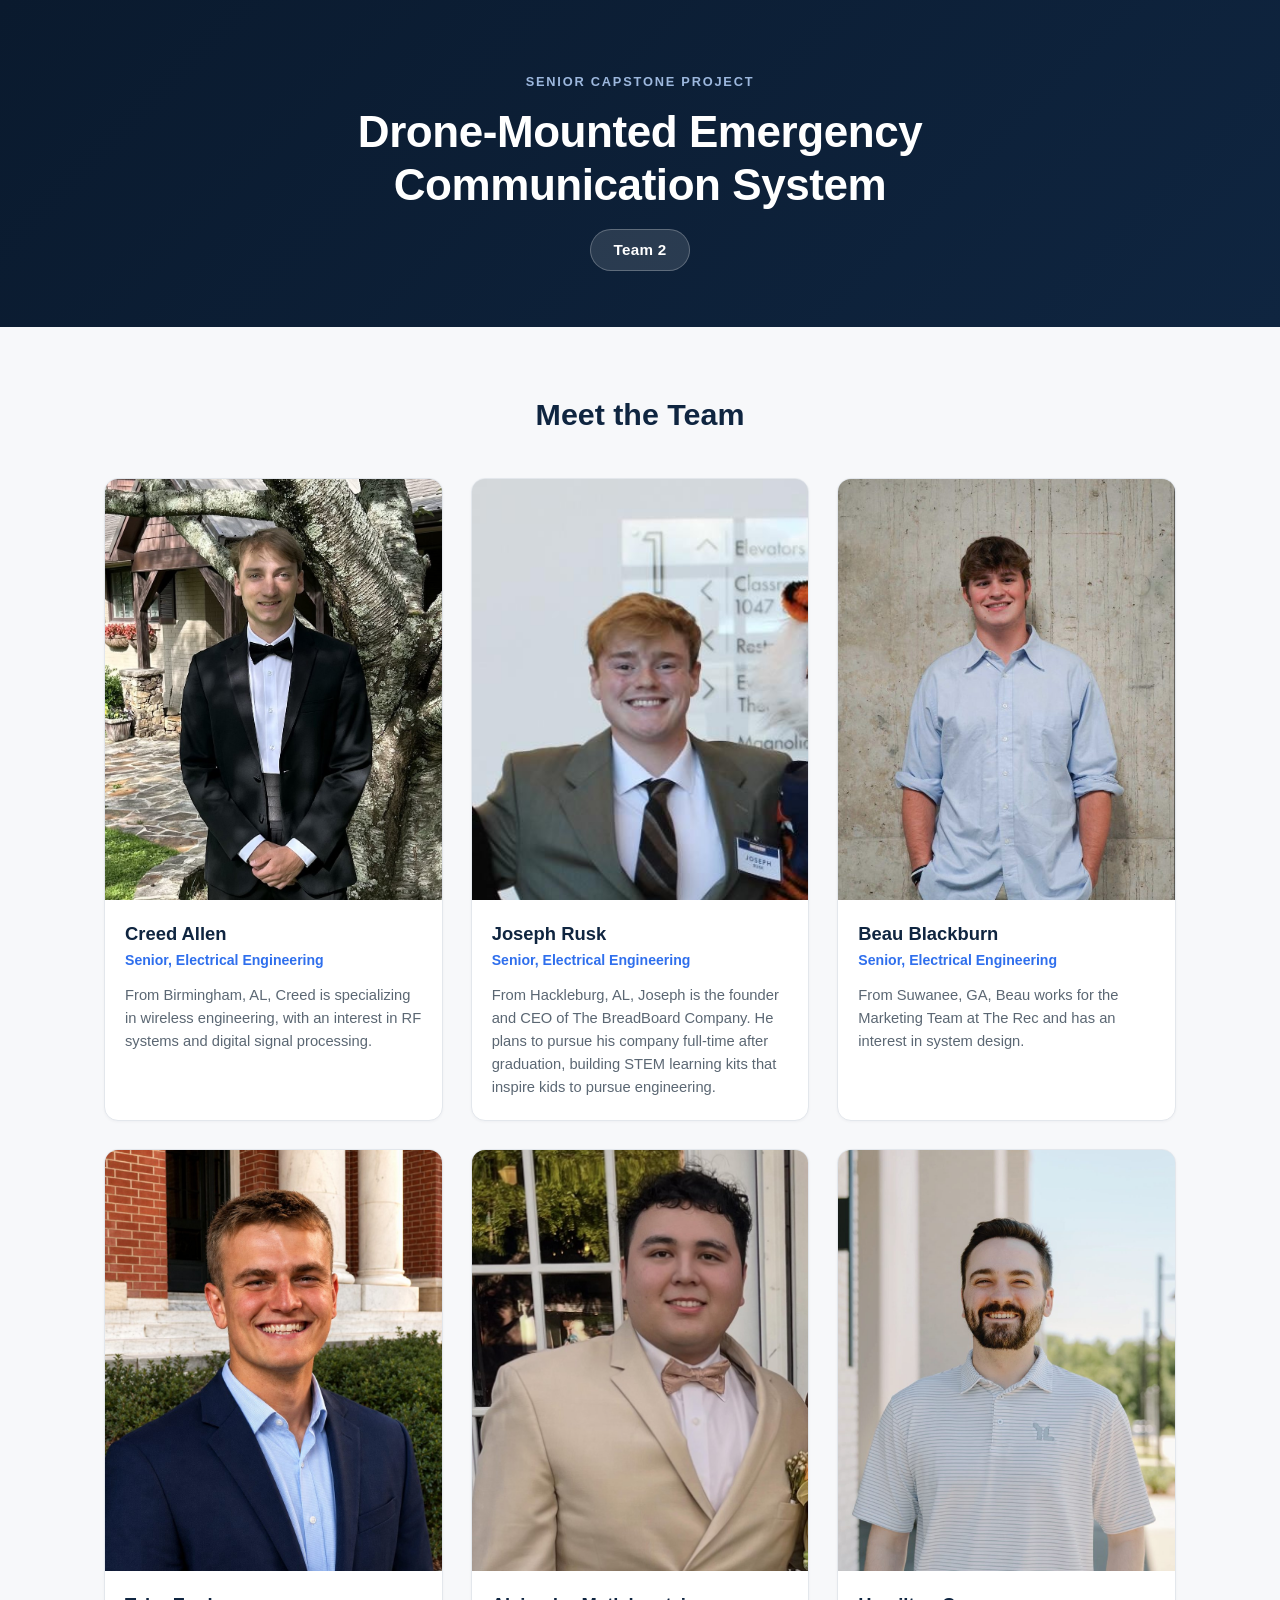
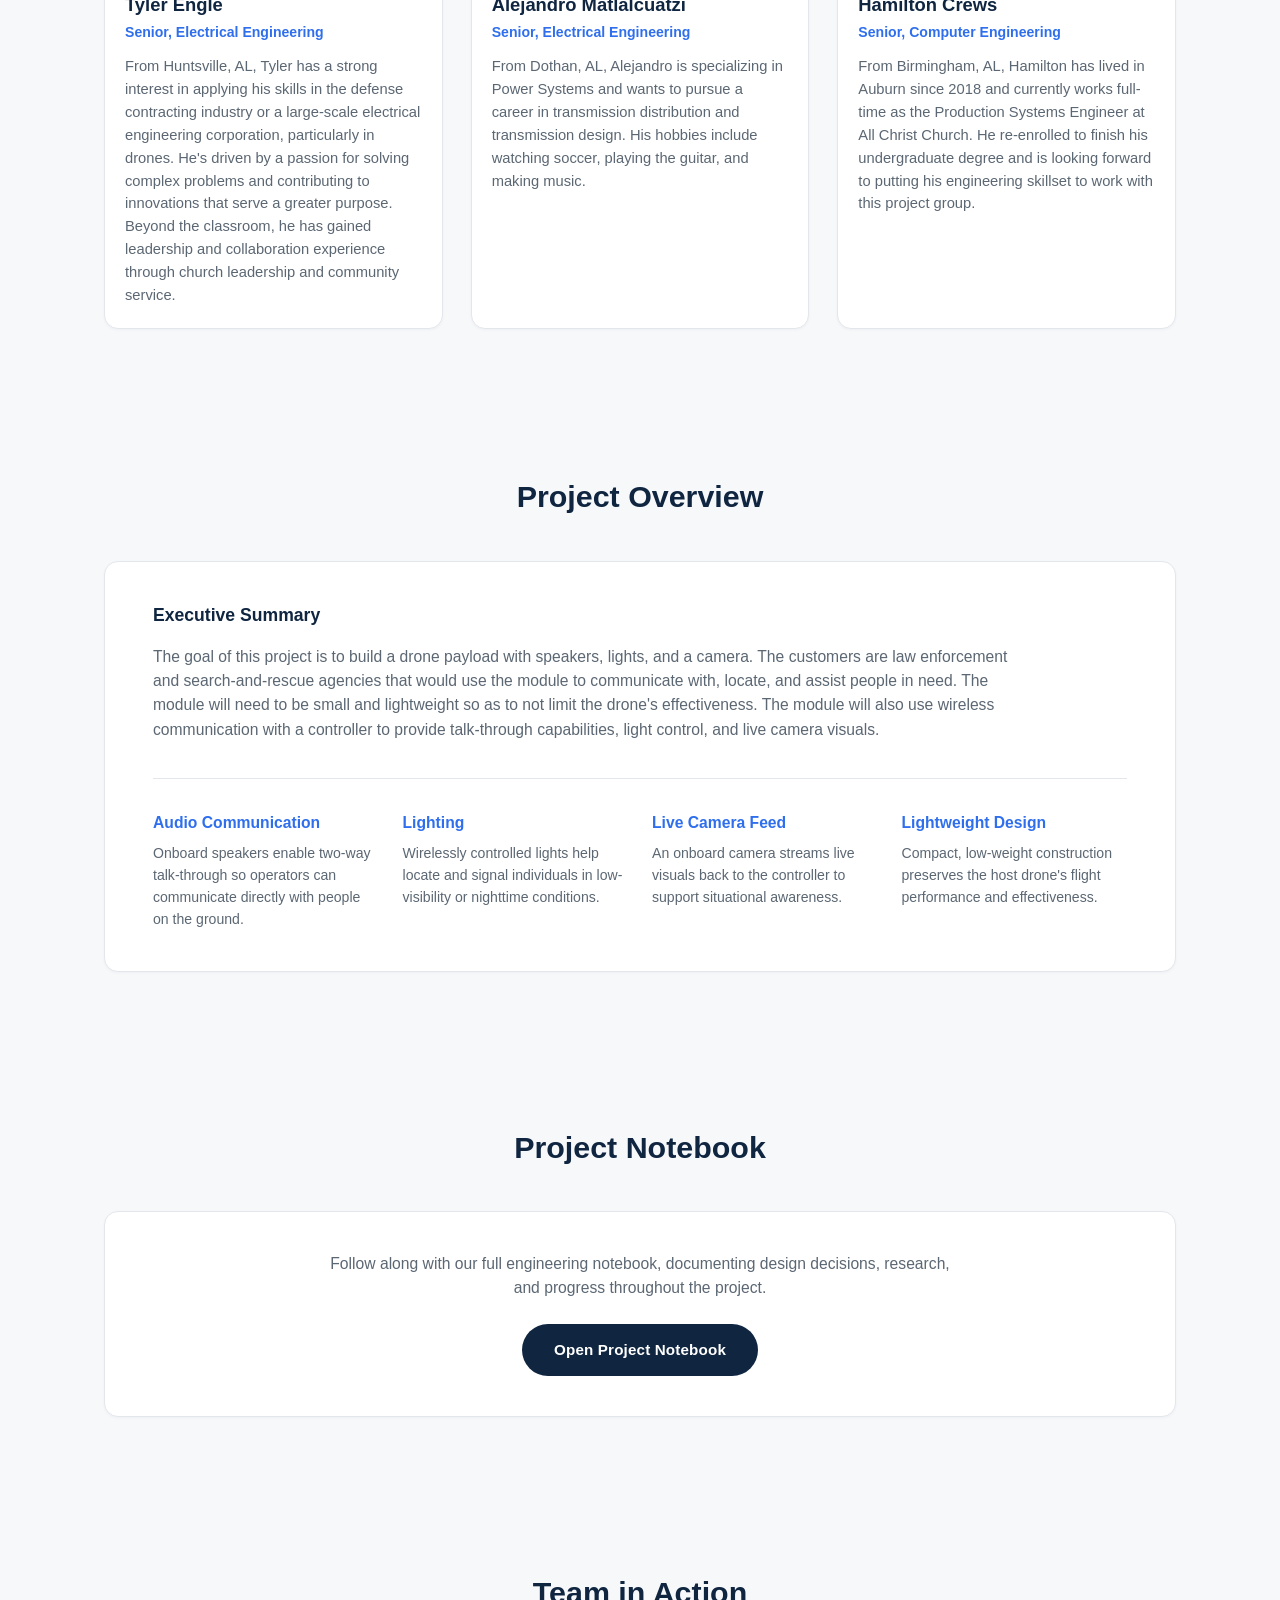
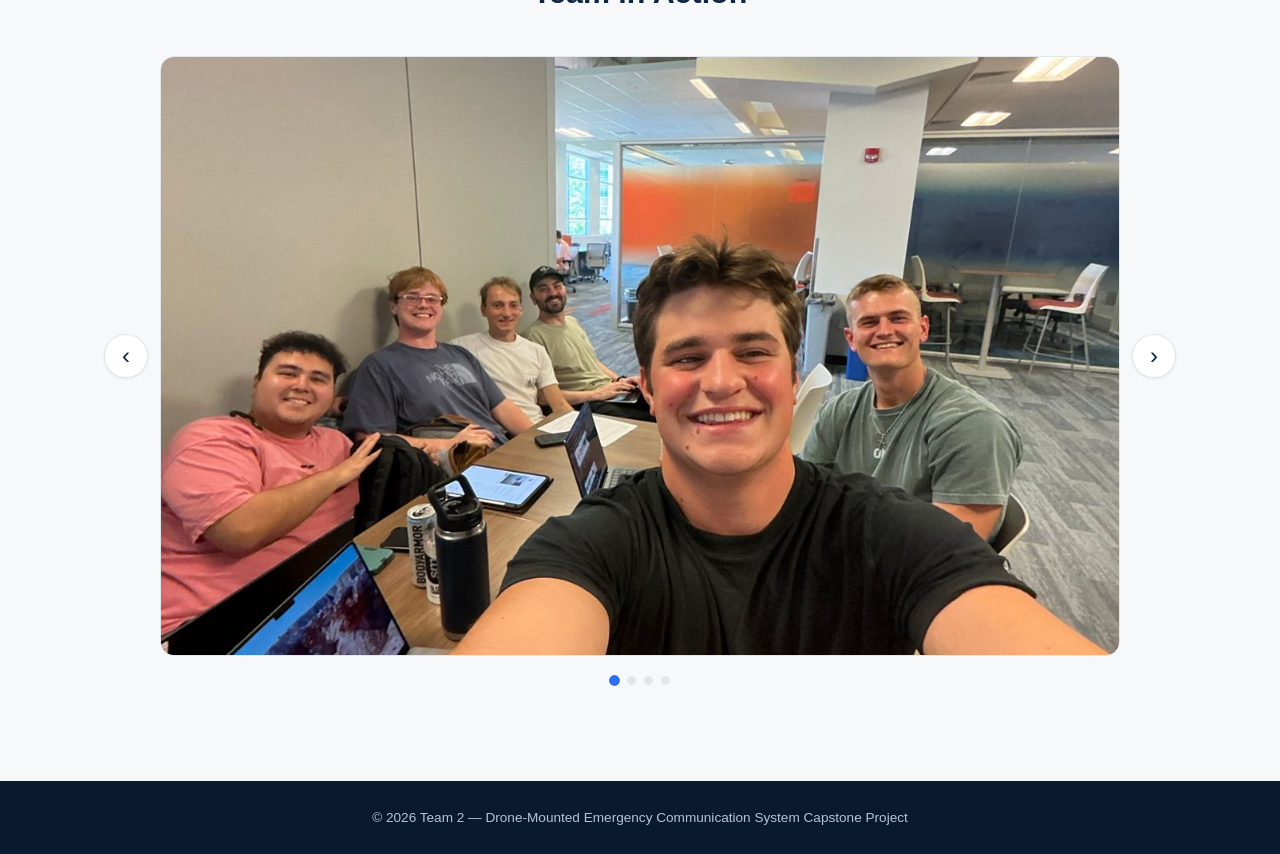
==== commit 683d32b3: "Add files via upload" ====
--- a/index.html
+++ b/index.html
@@ -105,6 +105,17 @@
             <p>Compact, low-weight construction preserves the host drone's flight performance and effectiveness.</p>
           </div>
         </div>
+      </div>
+    </section>
+
+    <section aria-labelledby="notebook-heading" class="notebook-section">
+      <h2 id="notebook-heading" class="section-heading">Project Notebook</h2>
+
+      <div class="notebook-card">
+        <p class="notebook-text">Follow along with our full engineering notebook, documenting design decisions, research, and progress throughout the project.</p>
+        <a class="notebook-btn" href="https://tigermailauburn-my.sharepoint.com/:o:/g/personal/cea0075_auburn_edu/IgDYTCRJadgaSbSZlCbb6XliAXXs89T-yLLGpMN-Ip71eUo?e=U2hvza&amp;xsdata=[base64]%3d&amp;sdata=cEFDMlZRSVk0cGczMHhGelBsbGFwbU1oY1ZyRUV0WHJSUEVhdTViRWY5OD0%3d" target="_blank" rel="noopener noreferrer">
+          Open Project Notebook
+        </a>
       </div>
     </section>
 
--- a/styles.css
+++ b/styles.css
@@ -0,0 +1,353 @@
+/* ---------- Reset & base ---------- */
+*,
+*::before,
+*::after {
+  box-sizing: border-box;
+}
+
+:root {
+  --navy: #0f2540;
+  --navy-deep: #0a1a2e;
+  --accent: #2f6fed;
+  --text: #1c2733;
+  --text-muted: #5b6773;
+  --bg: #f7f8fa;
+  --card-bg: #ffffff;
+  --border: #e3e7ec;
+}
+
+html {
+  scroll-behavior: smooth;
+}
+
+body {
+  margin: 0;
+  font-family: -apple-system, BlinkMacSystemFont, "Segoe UI", Roboto, Helvetica, Arial, sans-serif;
+  color: var(--text);
+  background: var(--bg);
+  line-height: 1.55;
+}
+
+.container {
+  width: 100%;
+  max-width: 1120px;
+  margin: 0 auto;
+  padding: 0 24px;
+}
+
+/* ---------- Header ---------- */
+.site-header {
+  background: linear-gradient(135deg, var(--navy-deep), var(--navy));
+  color: #ffffff;
+  padding: 72px 0 56px;
+  text-align: center;
+}
+
+.eyebrow {
+  text-transform: uppercase;
+  letter-spacing: 0.14em;
+  font-size: 0.8rem;
+  font-weight: 600;
+  color: #9db8de;
+  margin: 0 0 14px;
+}
+
+.site-header h1 {
+  font-size: clamp(1.75rem, 4vw, 2.75rem);
+  line-height: 1.2;
+  margin: 0 auto 18px;
+  max-width: 820px;
+  font-weight: 700;
+  letter-spacing: -0.01em;
+}
+
+.team-badge {
+  display: inline-block;
+  margin: 0;
+  padding: 8px 22px;
+  border-radius: 999px;
+  background: rgba(255, 255, 255, 0.12);
+  border: 1px solid rgba(255, 255, 255, 0.25);
+  font-weight: 600;
+  font-size: 0.95rem;
+  letter-spacing: 0.02em;
+}
+
+/* ---------- Section heading ---------- */
+.section-heading {
+  text-align: center;
+  font-size: clamp(1.4rem, 2.6vw, 1.9rem);
+  margin: 64px 0 40px;
+  color: var(--navy);
+}
+
+/* ---------- Team grid ---------- */
+.team-grid {
+  display: grid;
+  grid-template-columns: repeat(auto-fit, minmax(260px, 1fr));
+  gap: 28px;
+  padding-bottom: 80px;
+}
+
+.card {
+  background: var(--card-bg);
+  border: 1px solid var(--border);
+  border-radius: 14px;
+  overflow: hidden;
+  box-shadow: 0 1px 3px rgba(16, 24, 40, 0.04);
+  transition: transform 0.18s ease, box-shadow 0.18s ease;
+  display: flex;
+  flex-direction: column;
+}
+
+.card:hover {
+  transform: translateY(-4px);
+  box-shadow: 0 12px 24px rgba(16, 24, 40, 0.08);
+}
+
+.photo-frame {
+  width: 100%;
+  aspect-ratio: 4 / 5;
+  overflow: hidden;
+  background: #dbe2ea;
+}
+
+.member-photo {
+  width: 100%;
+  height: 100%;
+  object-fit: cover;
+  object-position: center 20%;
+  display: block;
+}
+
+.card h3 {
+  margin: 20px 20px 2px;
+  font-size: 1.15rem;
+  color: var(--navy);
+}
+
+.card .role {
+  margin: 0 20px 12px;
+  font-size: 0.88rem;
+  font-weight: 600;
+  color: var(--accent);
+}
+
+.card .bio {
+  margin: 0 20px 22px;
+  font-size: 0.92rem;
+  color: var(--text-muted);
+  flex-grow: 1;
+}
+
+/* ---------- Project section ---------- */
+.project-section {
+  padding-bottom: 88px;
+}
+
+.project-card {
+  background: var(--card-bg);
+  border: 1px solid var(--border);
+  border-radius: 14px;
+  padding: 40px clamp(20px, 5vw, 48px);
+  box-shadow: 0 1px 3px rgba(16, 24, 40, 0.04);
+}
+
+.project-subheading {
+  margin: 0 0 16px;
+  color: var(--navy);
+  font-size: 1.1rem;
+}
+
+.project-text {
+  margin: 0;
+  color: var(--text-muted);
+  font-size: 0.98rem;
+  max-width: 860px;
+}
+
+.feature-grid {
+  display: grid;
+  grid-template-columns: repeat(auto-fit, minmax(200px, 1fr));
+  gap: 24px;
+  margin-top: 36px;
+  padding-top: 32px;
+  border-top: 1px solid var(--border);
+}
+
+.feature h4 {
+  margin: 0 0 8px;
+  color: var(--accent);
+  font-size: 0.98rem;
+}
+
+.feature p {
+  margin: 0;
+  color: var(--text-muted);
+  font-size: 0.88rem;
+}
+
+/* ---------- Project notebook ---------- */
+.notebook-section {
+  padding-bottom: 88px;
+}
+
+.notebook-card {
+  background: var(--card-bg);
+  border: 1px solid var(--border);
+  border-radius: 14px;
+  padding: 40px clamp(20px, 5vw, 48px);
+  box-shadow: 0 1px 3px rgba(16, 24, 40, 0.04);
+  text-align: center;
+}
+
+.notebook-text {
+  margin: 0 auto 24px;
+  max-width: 640px;
+  color: var(--text-muted);
+  font-size: 0.98rem;
+}
+
+.notebook-btn {
+  display: inline-block;
+  padding: 14px 32px;
+  border-radius: 999px;
+  background: var(--navy);
+  color: #ffffff;
+  text-decoration: none;
+  font-weight: 600;
+  font-size: 0.95rem;
+  letter-spacing: 0.01em;
+  transition: background 0.15s ease, transform 0.15s ease;
+}
+
+.notebook-btn:hover {
+  background: var(--accent);
+  transform: translateY(-1px);
+}
+
+/* ---------- Gallery / carousel ---------- */
+.gallery-section {
+  padding-bottom: 96px;
+}
+
+.carousel {
+  position: relative;
+  display: flex;
+  align-items: center;
+  gap: 12px;
+}
+
+.carousel-track {
+  flex: 1;
+  display: flex;
+  overflow-x: auto;
+  scroll-snap-type: x mandatory;
+  gap: 20px;
+  border-radius: 14px;
+  scrollbar-width: none;
+}
+
+.carousel-track::-webkit-scrollbar {
+  display: none;
+}
+
+.carousel-slide {
+  flex: 0 0 100%;
+  scroll-snap-align: start;
+  aspect-ratio: 16 / 10;
+  border-radius: 14px;
+  overflow: hidden;
+  background: #dbe2ea;
+  border: 1px solid var(--border);
+}
+
+.carousel-slide img {
+  width: 100%;
+  height: 100%;
+  object-fit: cover;
+  display: block;
+}
+
+.carousel-btn {
+  flex: 0 0 auto;
+  width: 44px;
+  height: 44px;
+  border-radius: 50%;
+  border: 1px solid var(--border);
+  background: var(--card-bg);
+  color: var(--navy);
+  font-size: 1.5rem;
+  line-height: 1;
+  cursor: pointer;
+  display: flex;
+  align-items: center;
+  justify-content: center;
+  box-shadow: 0 1px 3px rgba(16, 24, 40, 0.08);
+  transition: background 0.15s ease, transform 0.15s ease;
+}
+
+.carousel-btn:hover {
+  background: var(--navy);
+  color: #ffffff;
+  transform: translateY(-1px);
+}
+
+.carousel-dots {
+  display: flex;
+  justify-content: center;
+  gap: 8px;
+  margin-top: 20px;
+}
+
+.carousel-dot {
+  width: 9px;
+  height: 9px;
+  border-radius: 50%;
+  border: none;
+  background: var(--border);
+  cursor: pointer;
+  padding: 0;
+  transition: background 0.15s ease, transform 0.15s ease;
+}
+
+.carousel-dot.active {
+  background: var(--accent);
+  transform: scale(1.2);
+}
+
+@media (max-width: 600px) {
+  .carousel-slide {
+    aspect-ratio: 4 / 5;
+  }
+
+  .carousel-btn {
+    width: 36px;
+    height: 36px;
+    font-size: 1.25rem;
+  }
+}
+
+/* ---------- Footer ---------- */
+.site-footer {
+  background: var(--navy-deep);
+  color: #b7c3d4;
+  text-align: center;
+  padding: 26px 0;
+  font-size: 0.85rem;
+}
+
+.site-footer p {
+  margin: 0;
+}
+
+/* ---------- Small screens ---------- */
+@media (max-width: 480px) {
+  .site-header {
+    padding: 56px 0 44px;
+  }
+
+  .team-grid {
+    grid-template-columns: 1fr;
+  }
+}
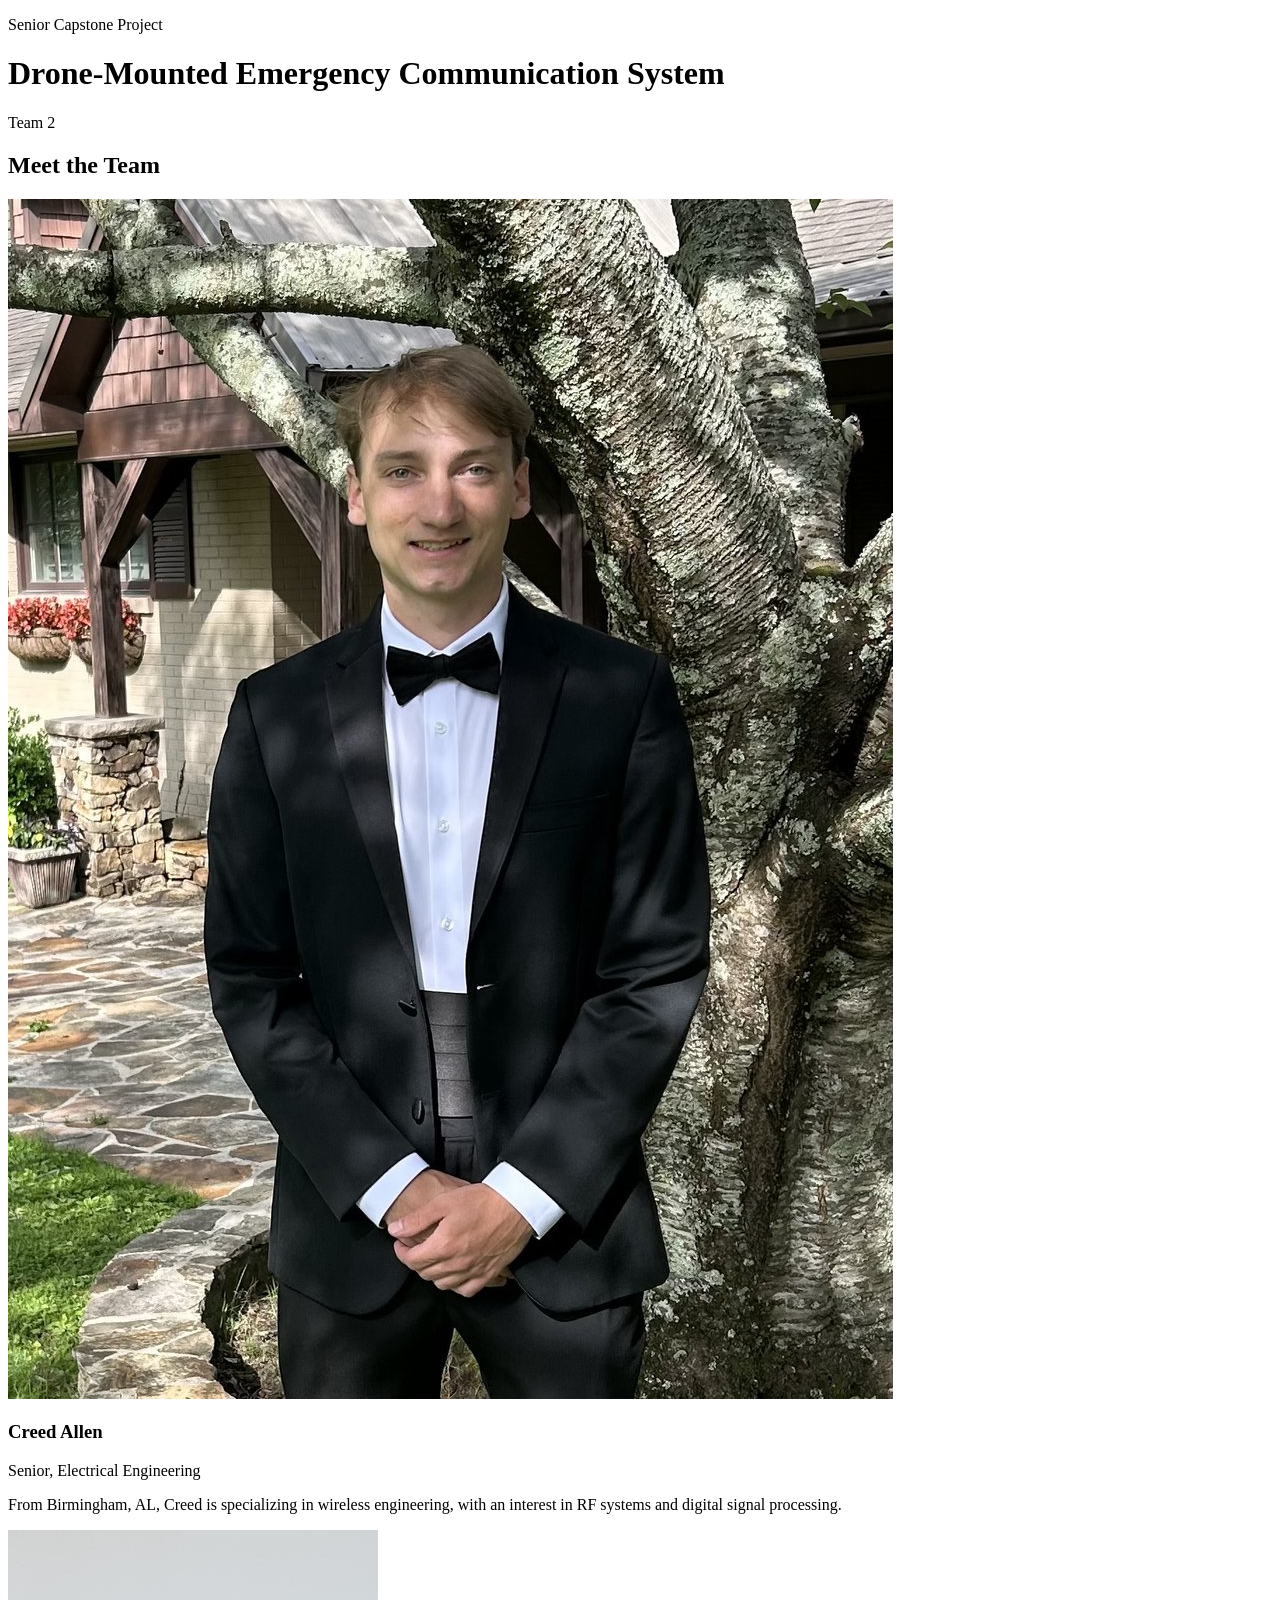
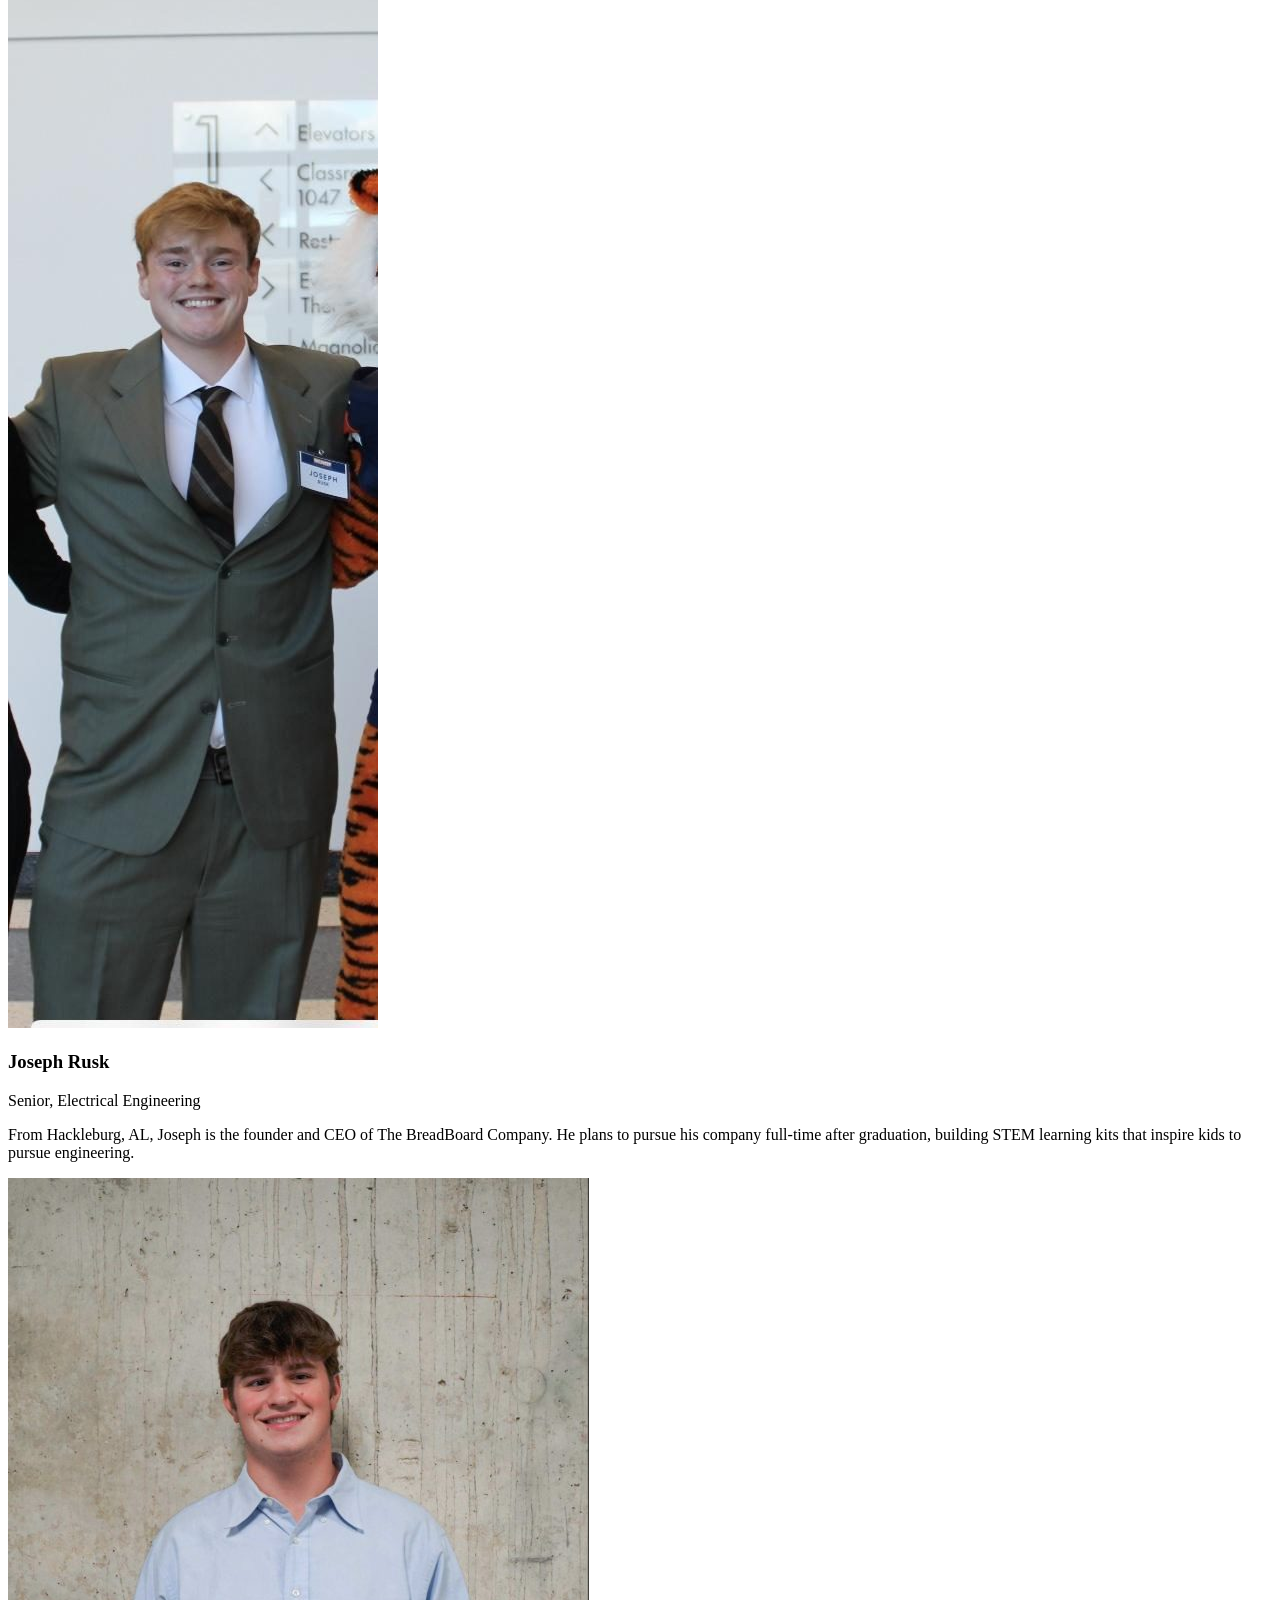
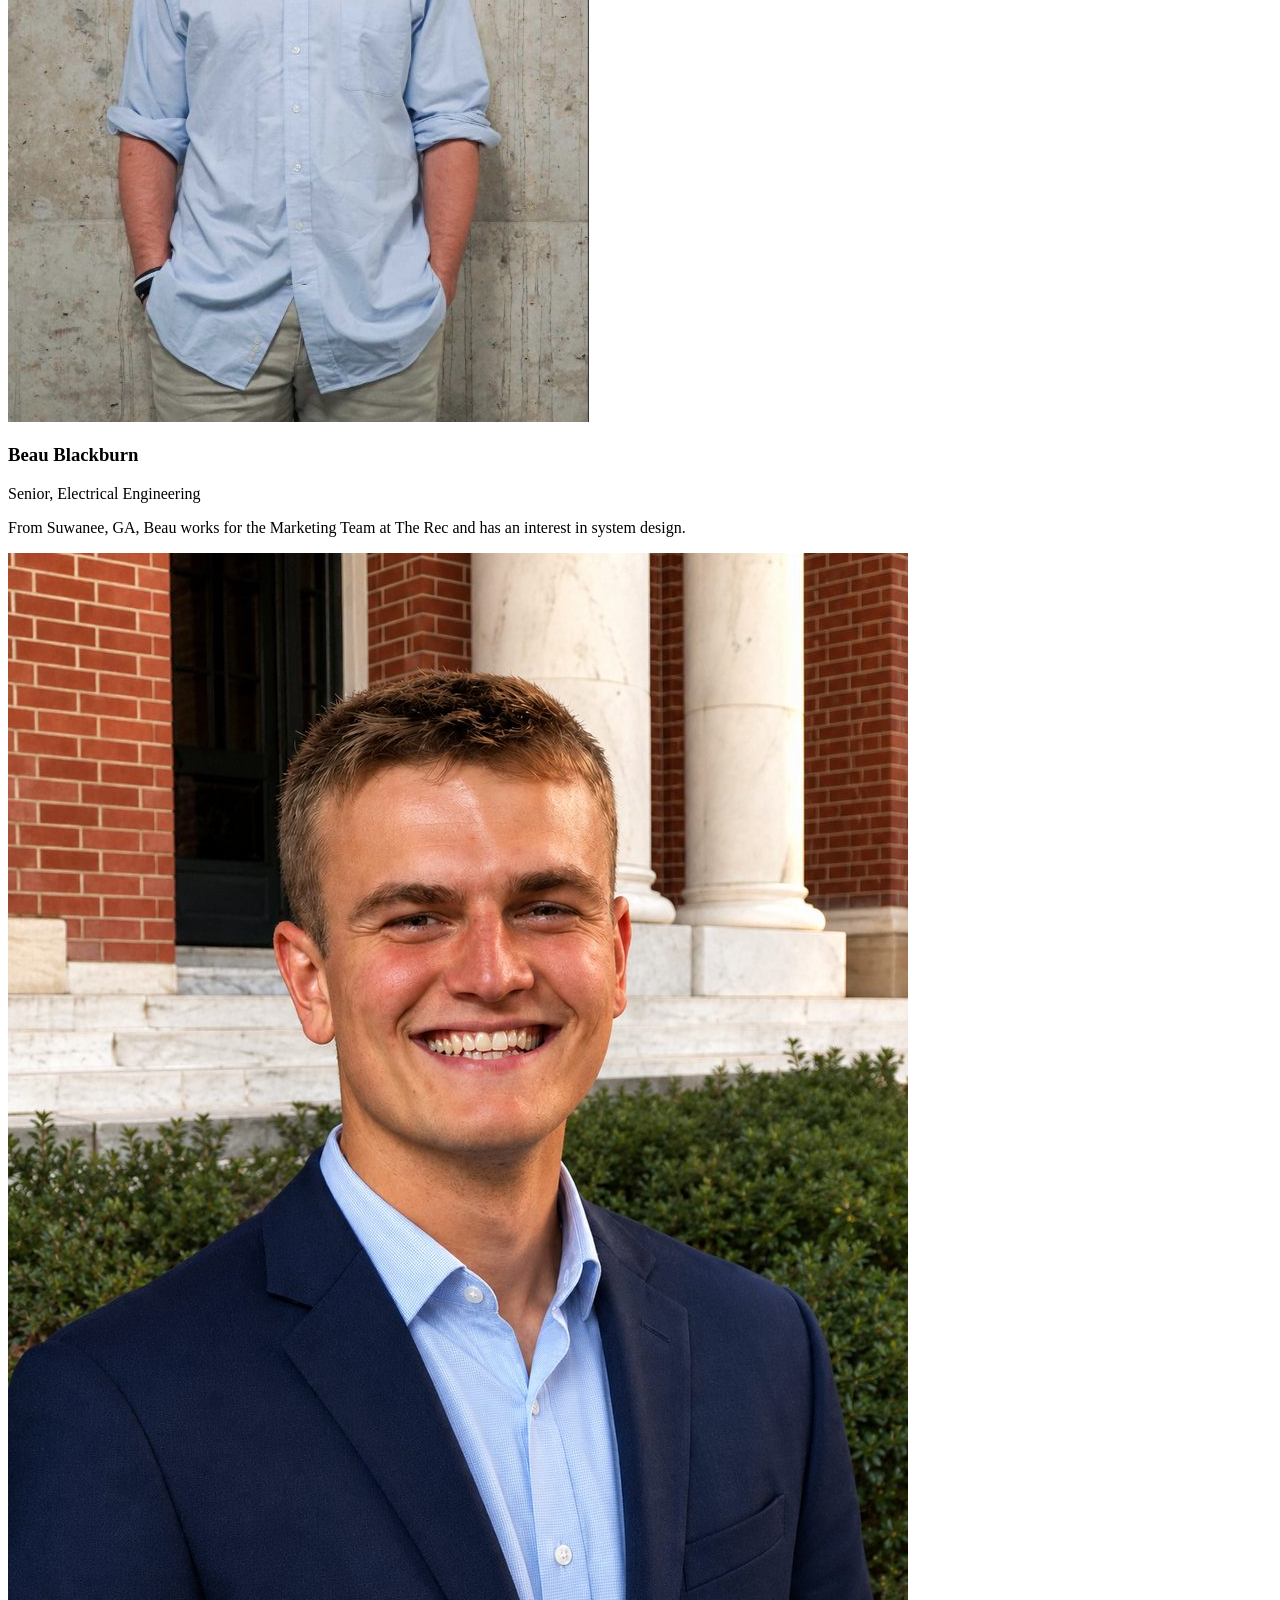
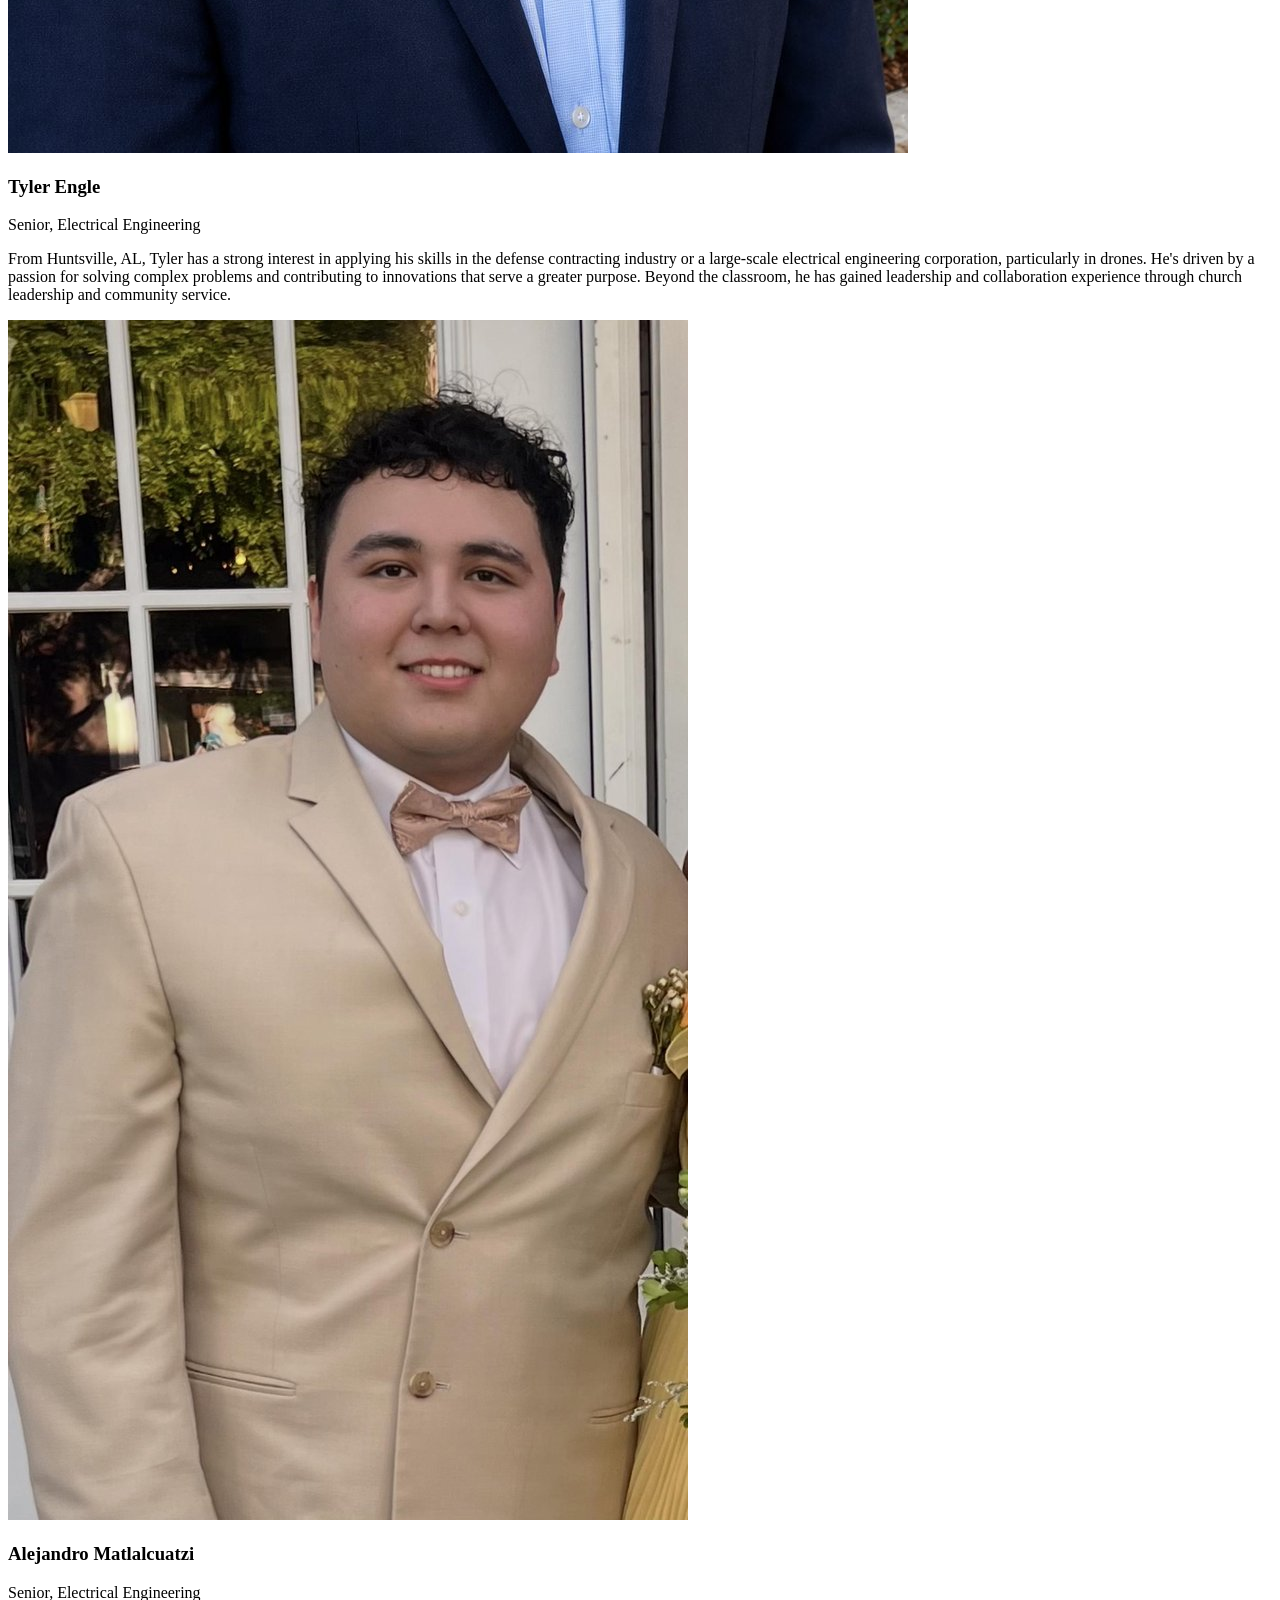
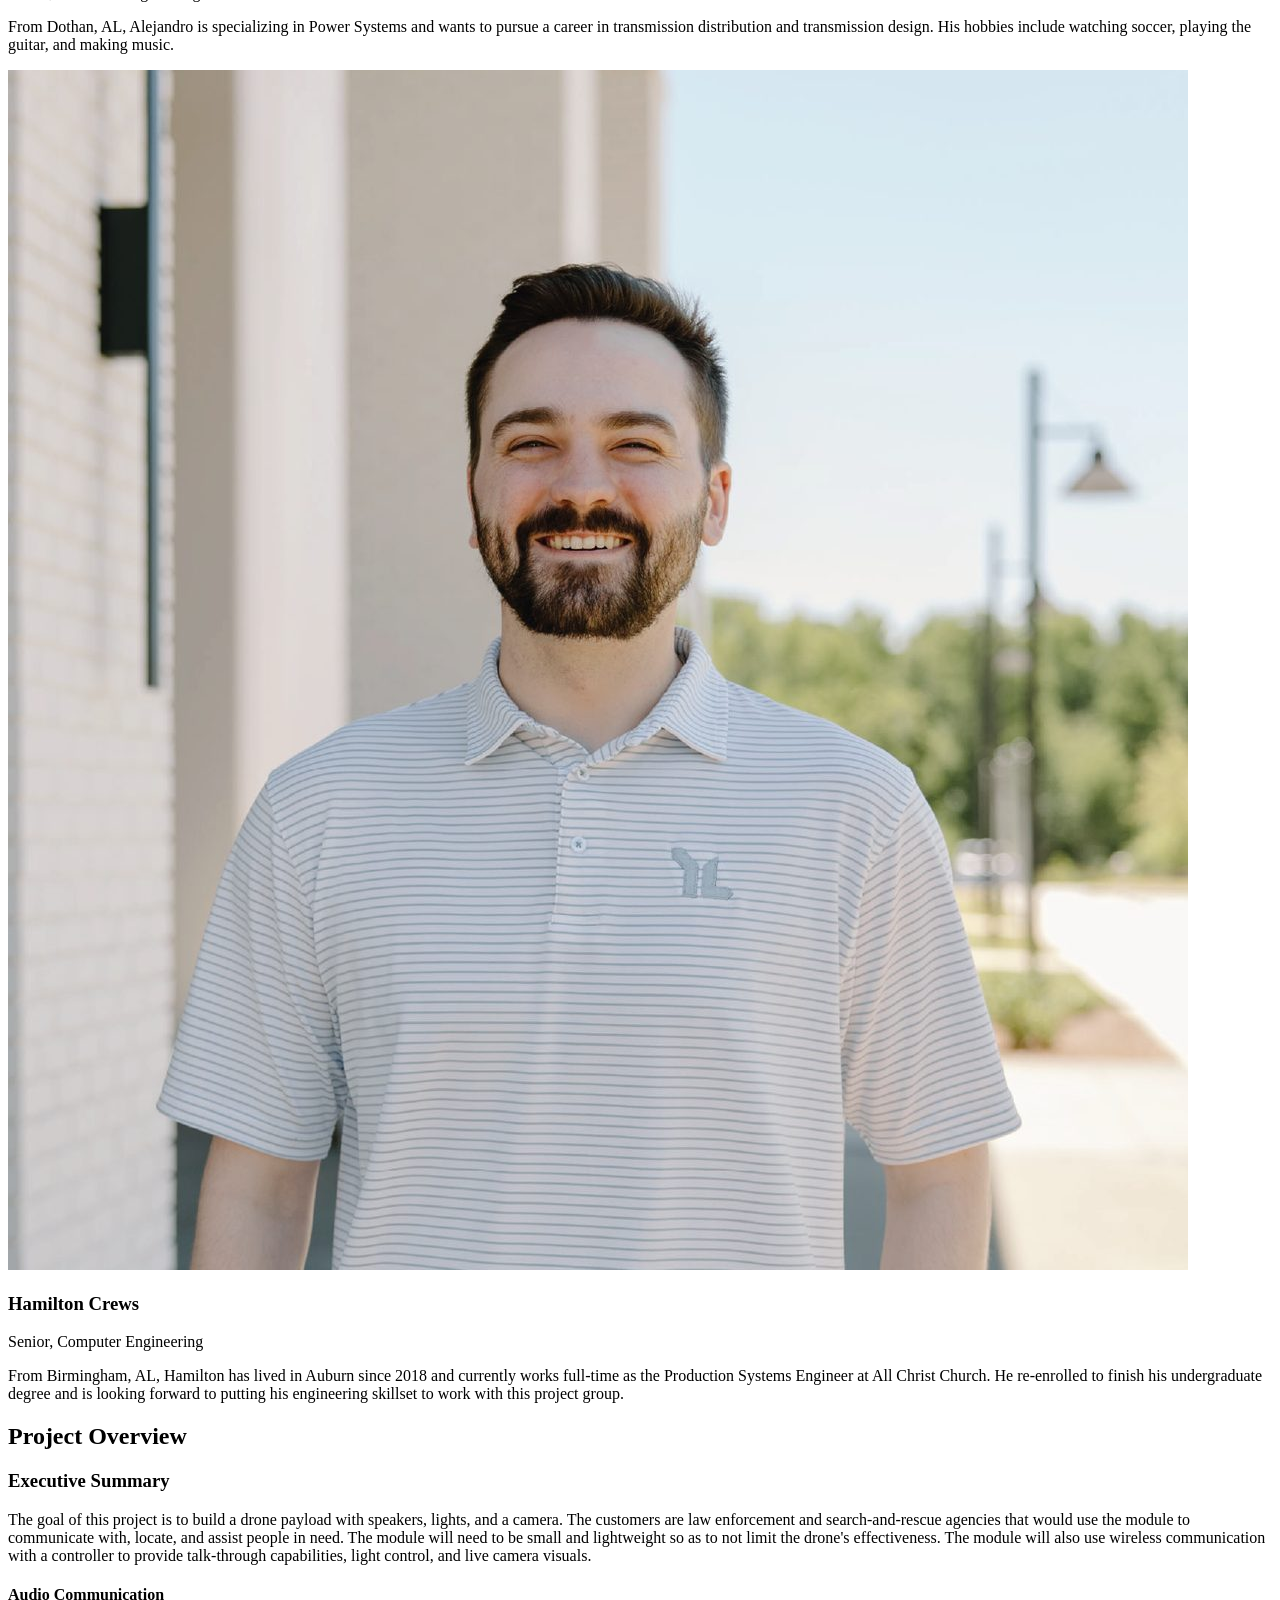
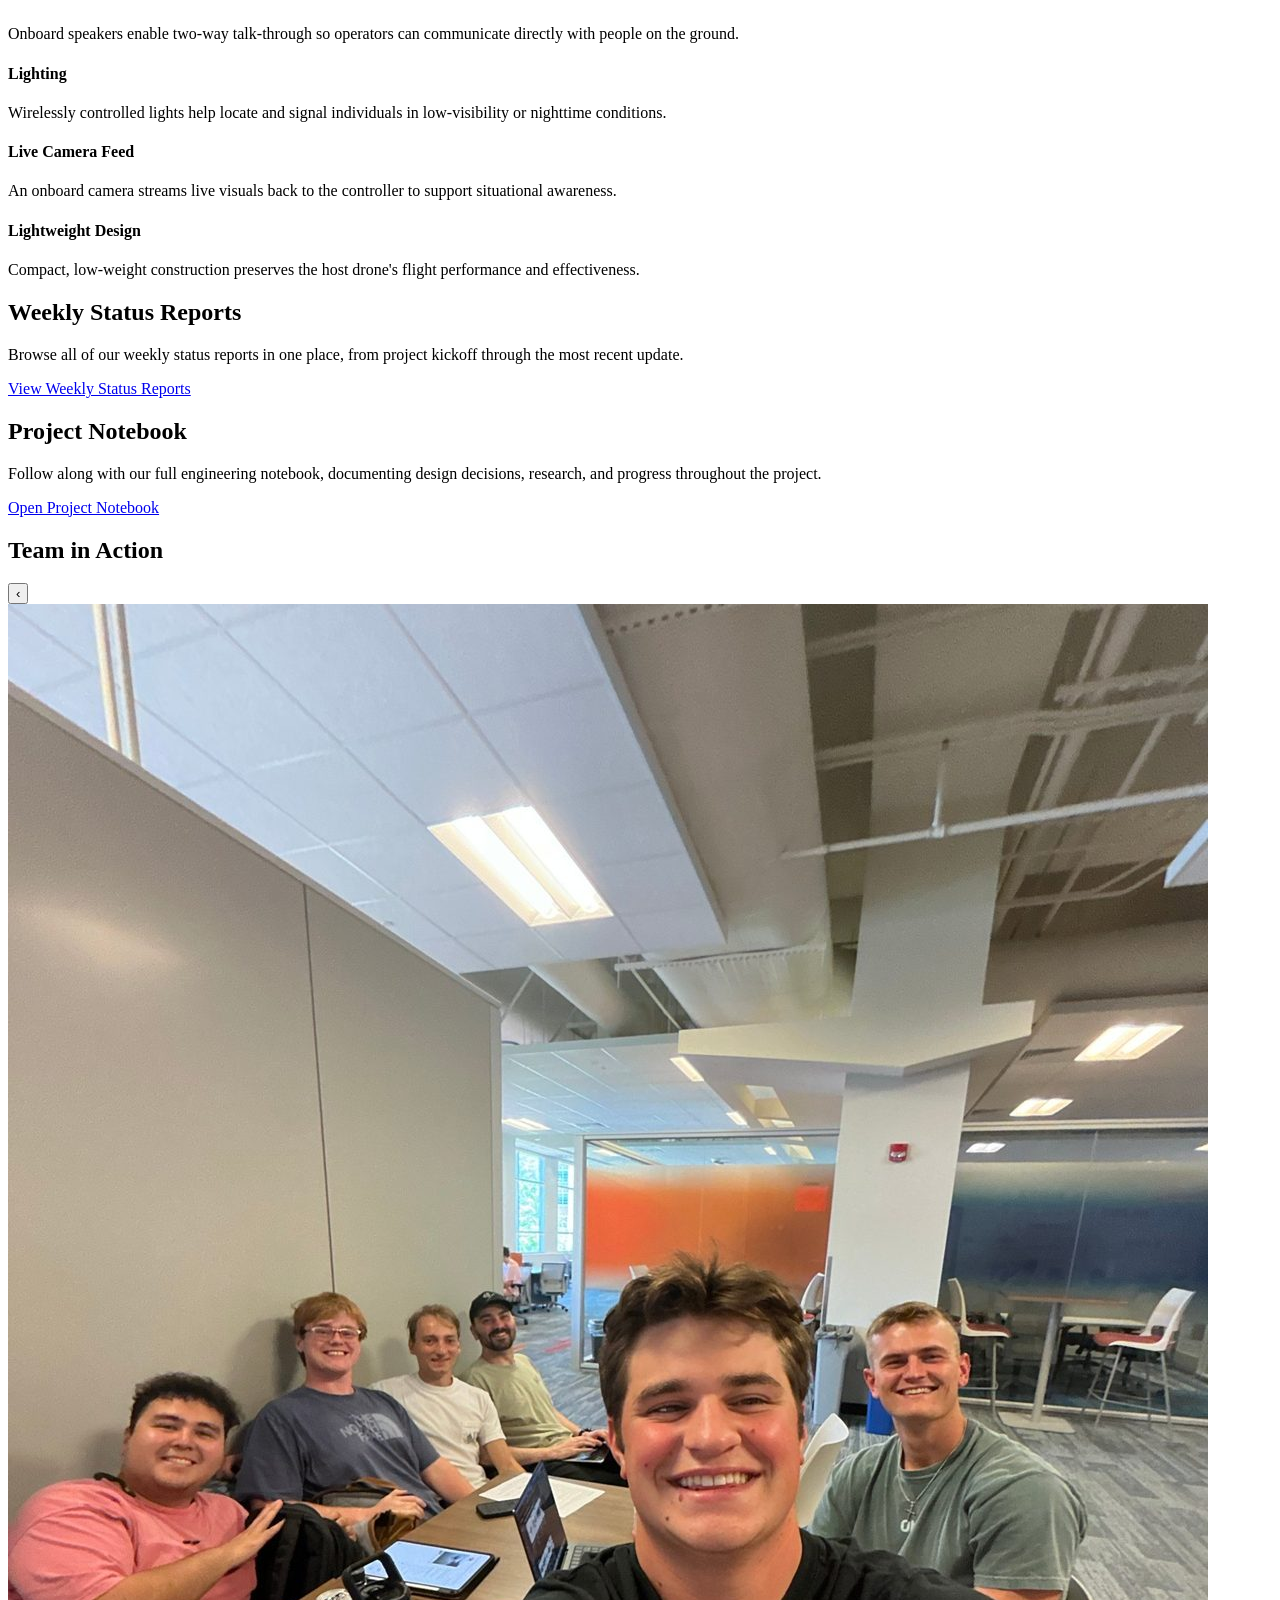
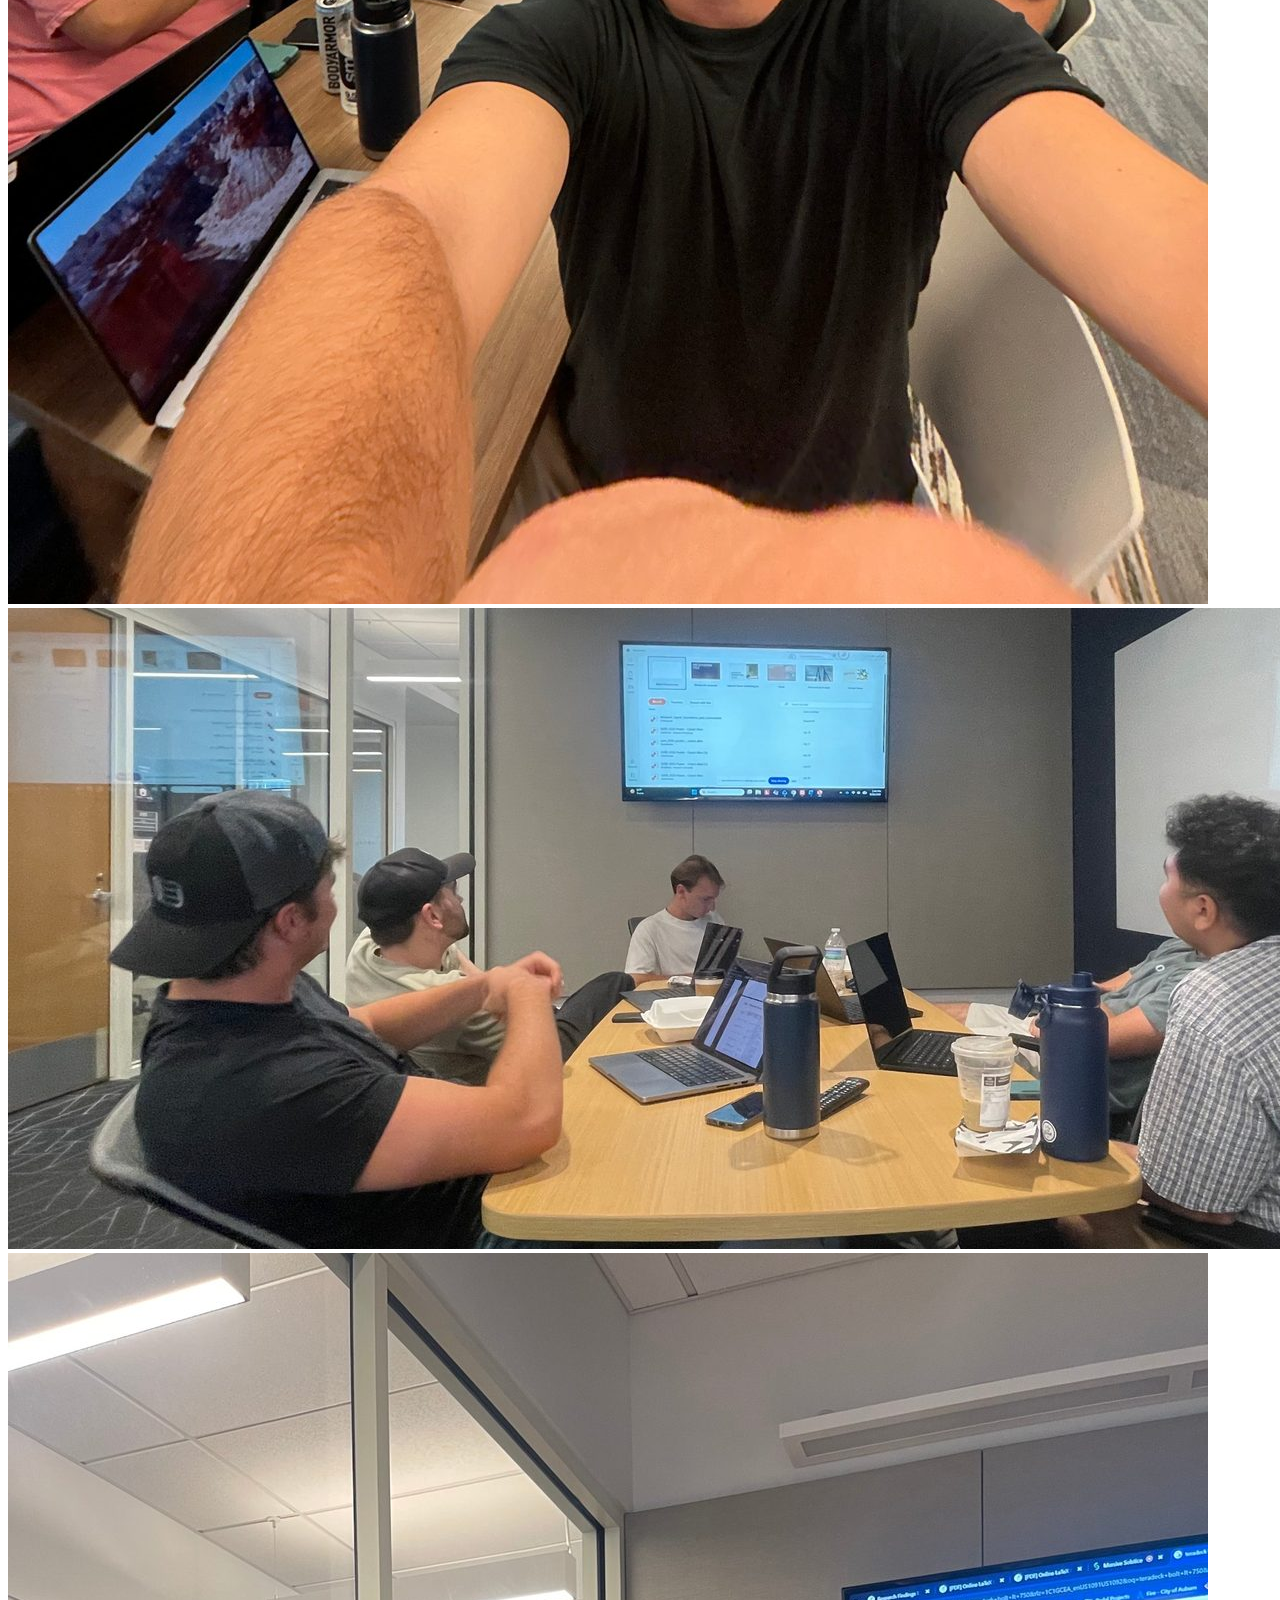
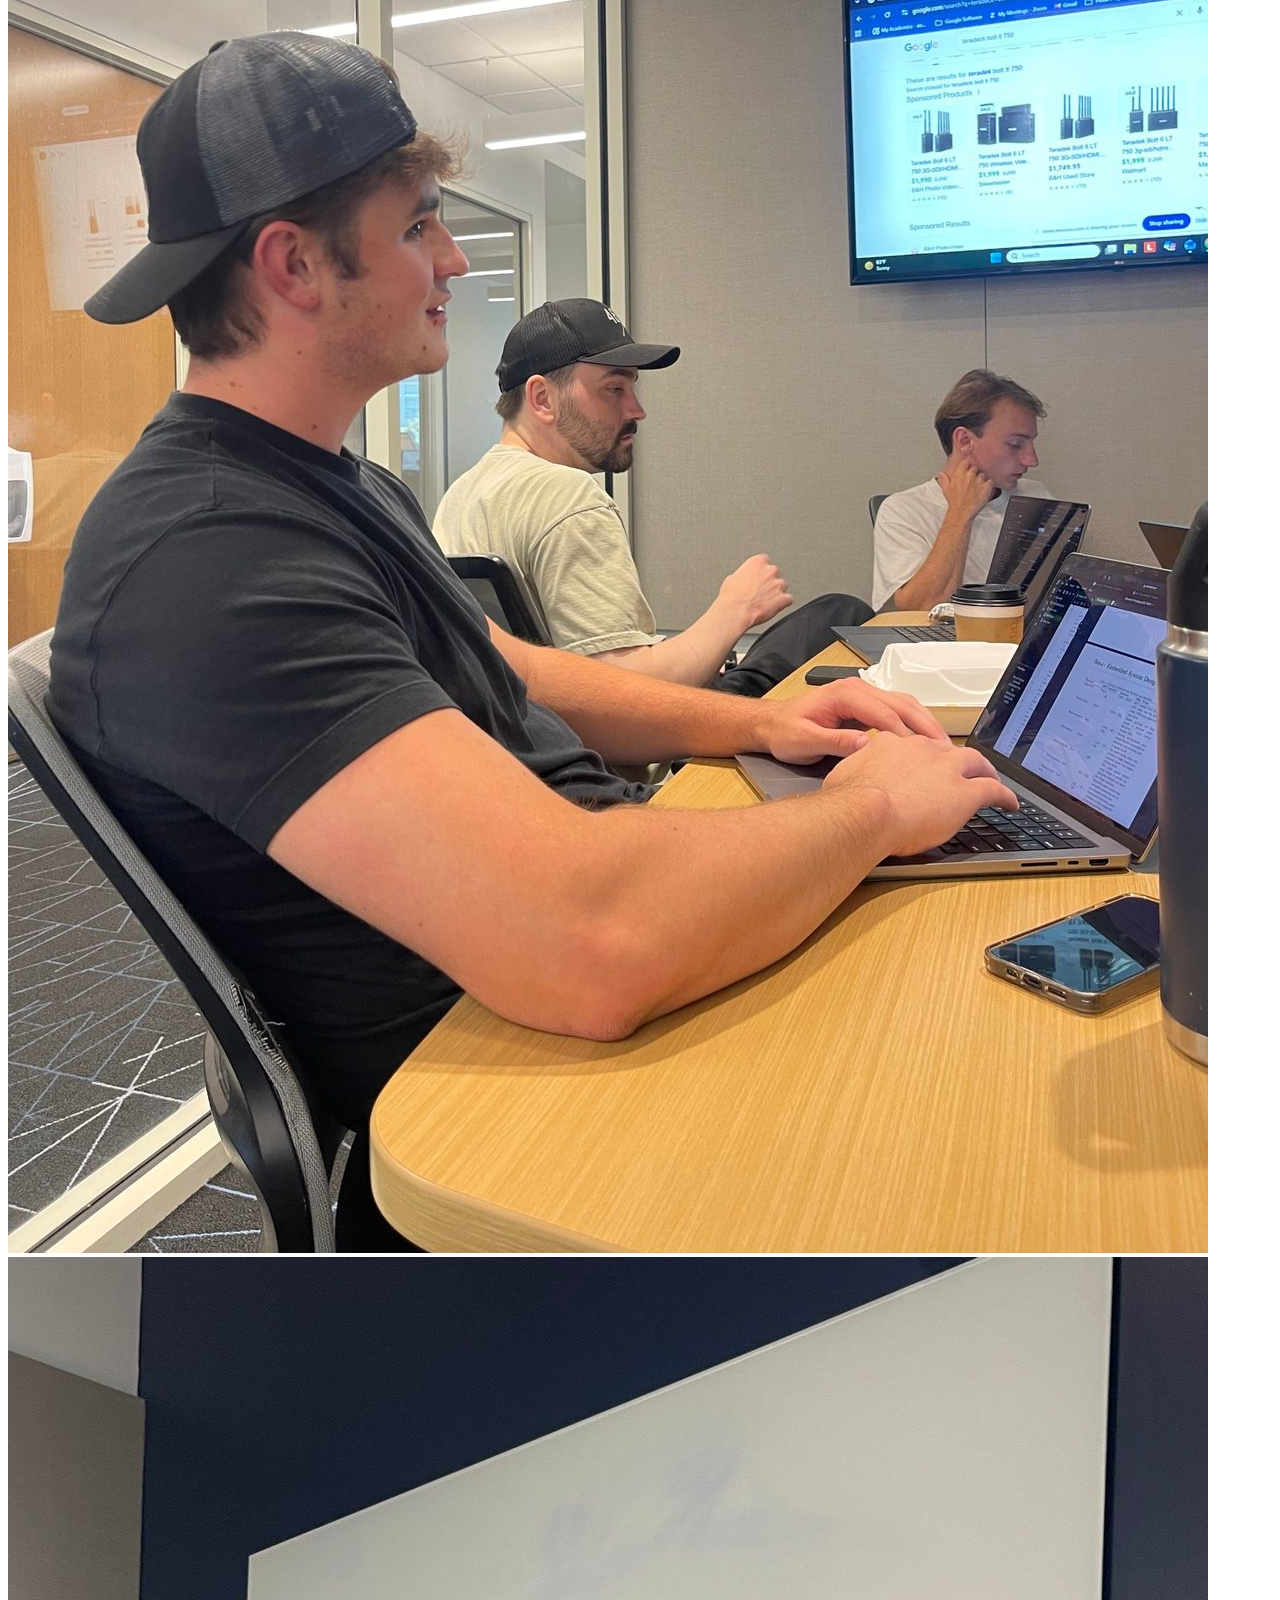
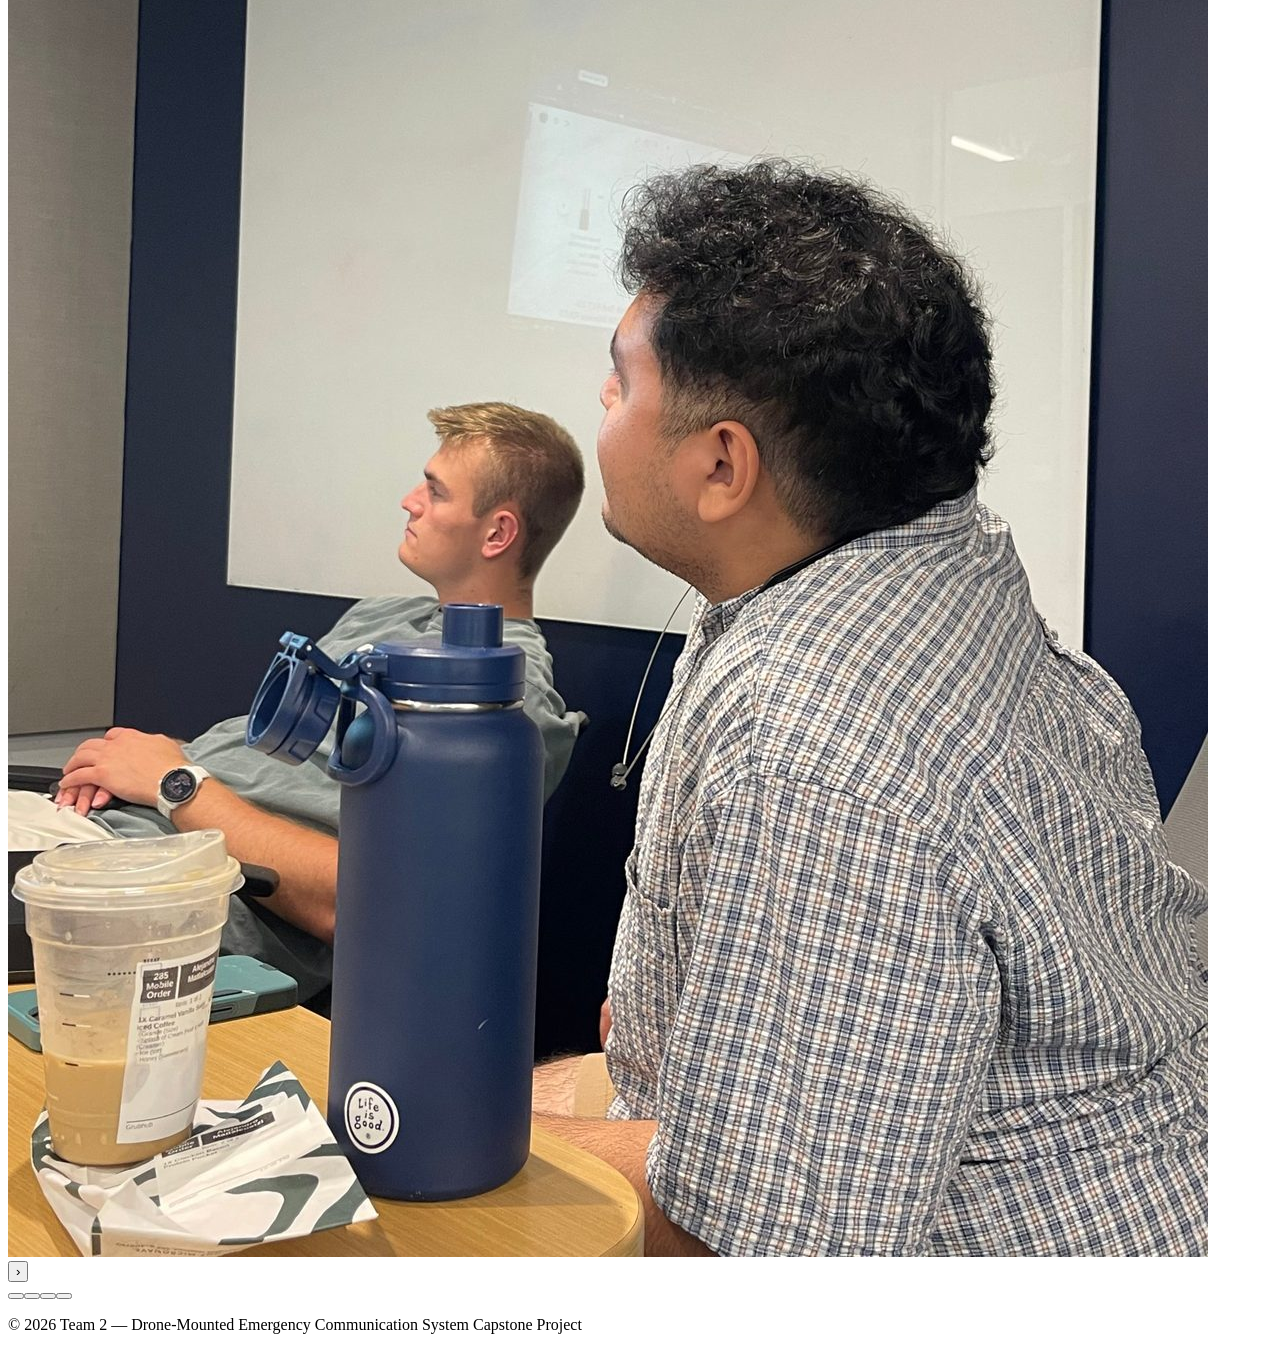
==== commit fcfada32: "Add files via upload" ====
--- a/index.html
+++ b/index.html
@@ -108,12 +108,23 @@
       </div>
     </section>
 
+    <section aria-labelledby="reports-heading" class="notebook-section">
+      <h2 id="reports-heading" class="section-heading">Weekly Status Reports</h2>
+
+      <div class="notebook-card">
+        <p class="notebook-text">Browse all of our weekly status reports in one place, from project kickoff through the most recent update.</p>
+        <a class="notebook-btn" href="reports.html">
+          View Weekly Status Reports
+        </a>
+      </div>
+    </section>
+
     <section aria-labelledby="notebook-heading" class="notebook-section">
       <h2 id="notebook-heading" class="section-heading">Project Notebook</h2>
 
       <div class="notebook-card">
         <p class="notebook-text">Follow along with our full engineering notebook, documenting design decisions, research, and progress throughout the project.</p>
-        <a class="notebook-btn" href="https://tigermailauburn-my.sharepoint.com/:o:/g/personal/cea0075_auburn_edu/IgDYTCRJadgaSbSZlCbb6XliAXXs89T-yLLGpMN-Ip71eUo?e=U2hvza&amp;xsdata=[base64]%3d&amp;sdata=cEFDMlZRSVk0cGczMHhGelBsbGFwbU1oY1ZyRUV0WHJSUEVhdTViRWY5OD0%3d" target="_blank" rel="noopener noreferrer">
+        <a class="notebook-btn" href="https://tigermailauburn-my.sharepoint.com/personal/cea0075_auburn_edu/_layouts/15/Doc.aspx?sourcedoc=%7B49244cd8-d869-491a-b499-9426dbe97962%7D&amp;action=edit&amp;wd=target%28Table%20of%20Contents.one%7Cc28c53ef-7e35-46a2-bfc5-3a791276dd41%2FTable%20of%20Contents%7Ca3c4f3e0-6813-4dd7-a2c3-a13a7c81ed58%2F%29&amp;wdorigin=NavigationUrl" target="_blank" rel="noopener noreferrer">
           Open Project Notebook
         </a>
       </div>
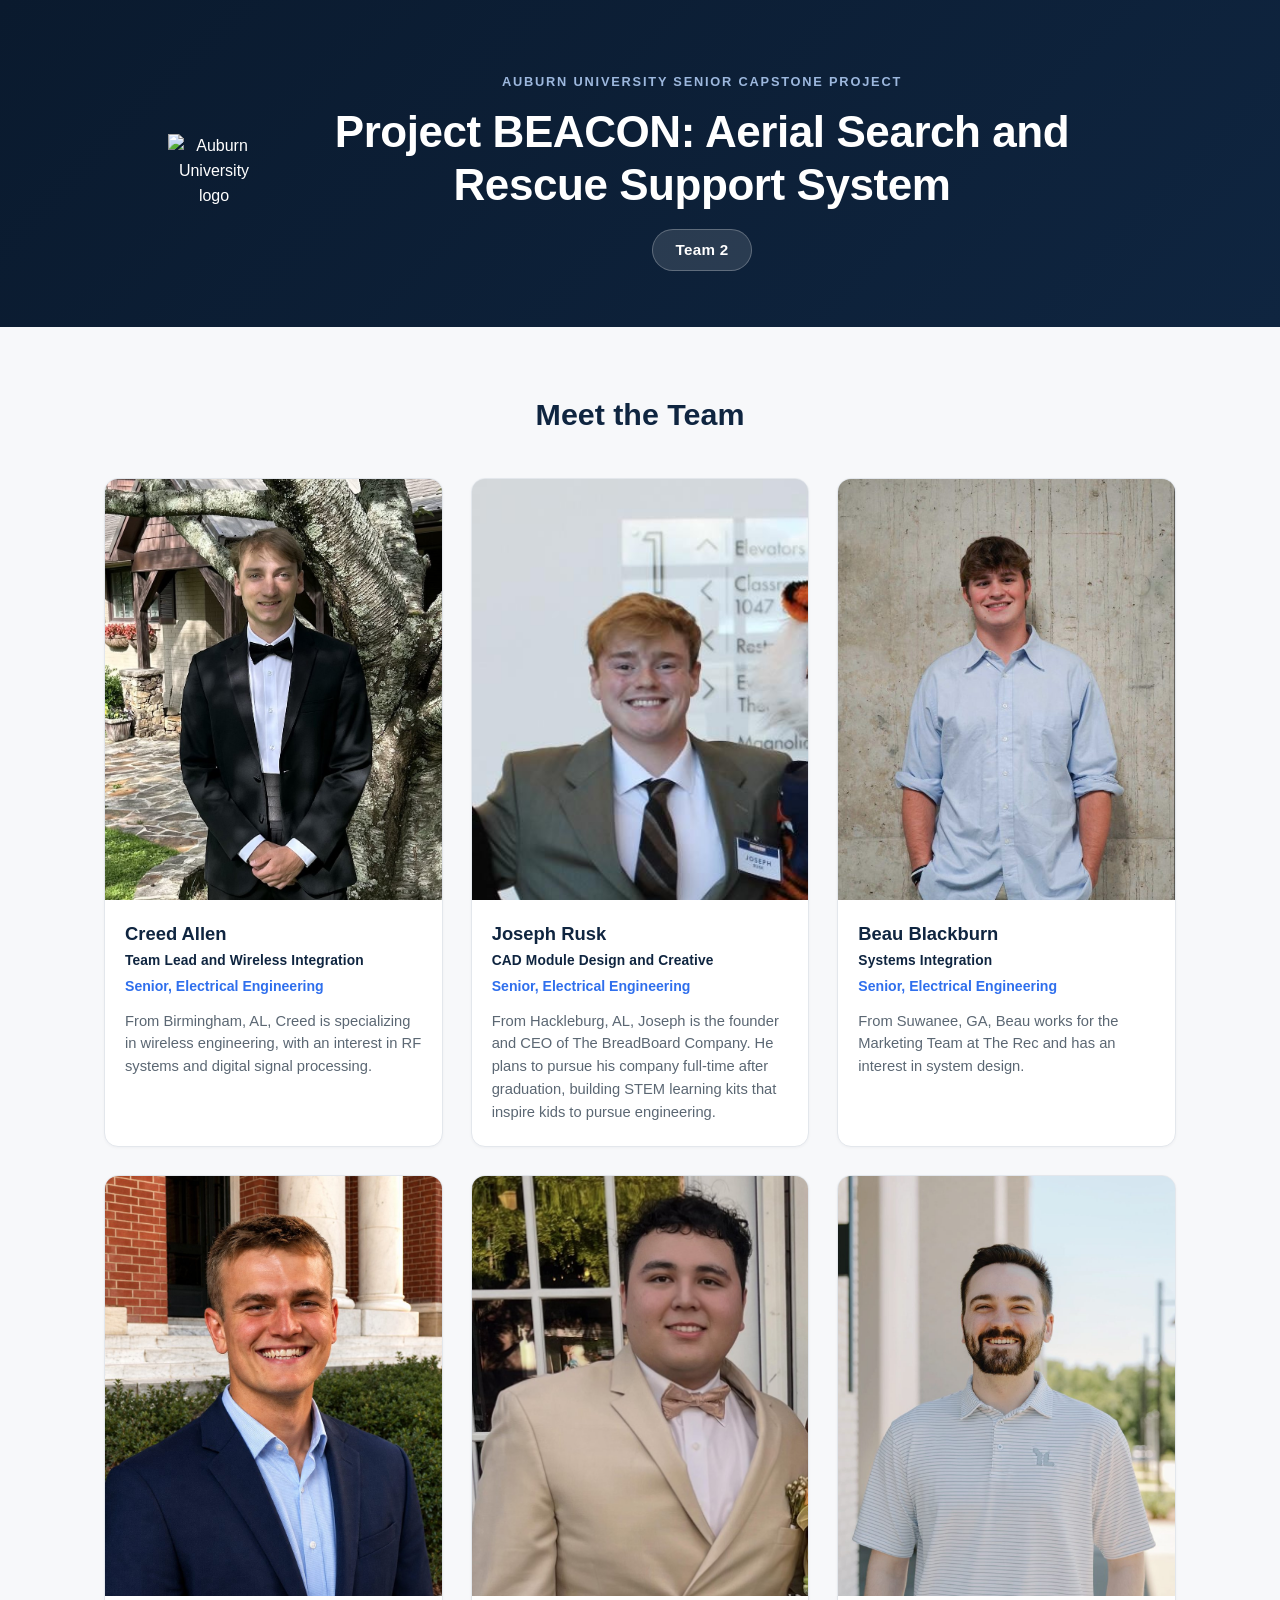
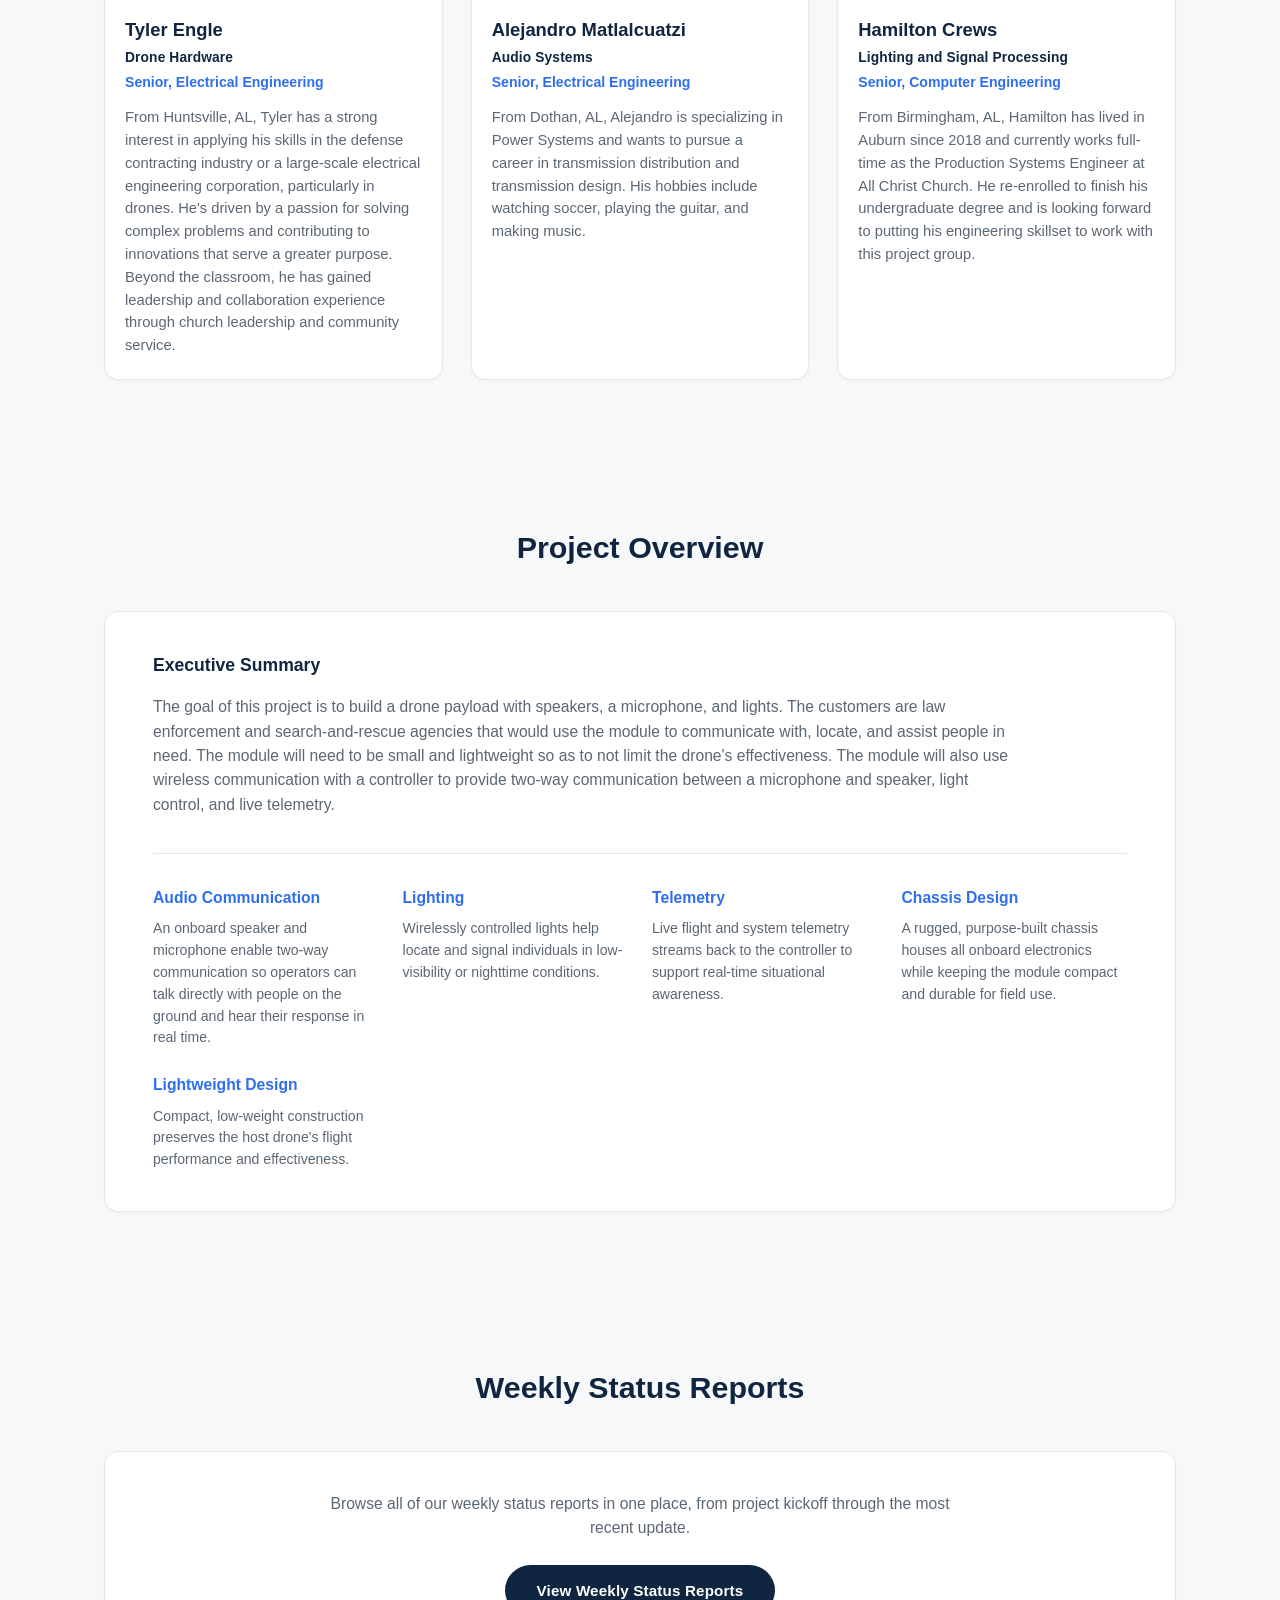
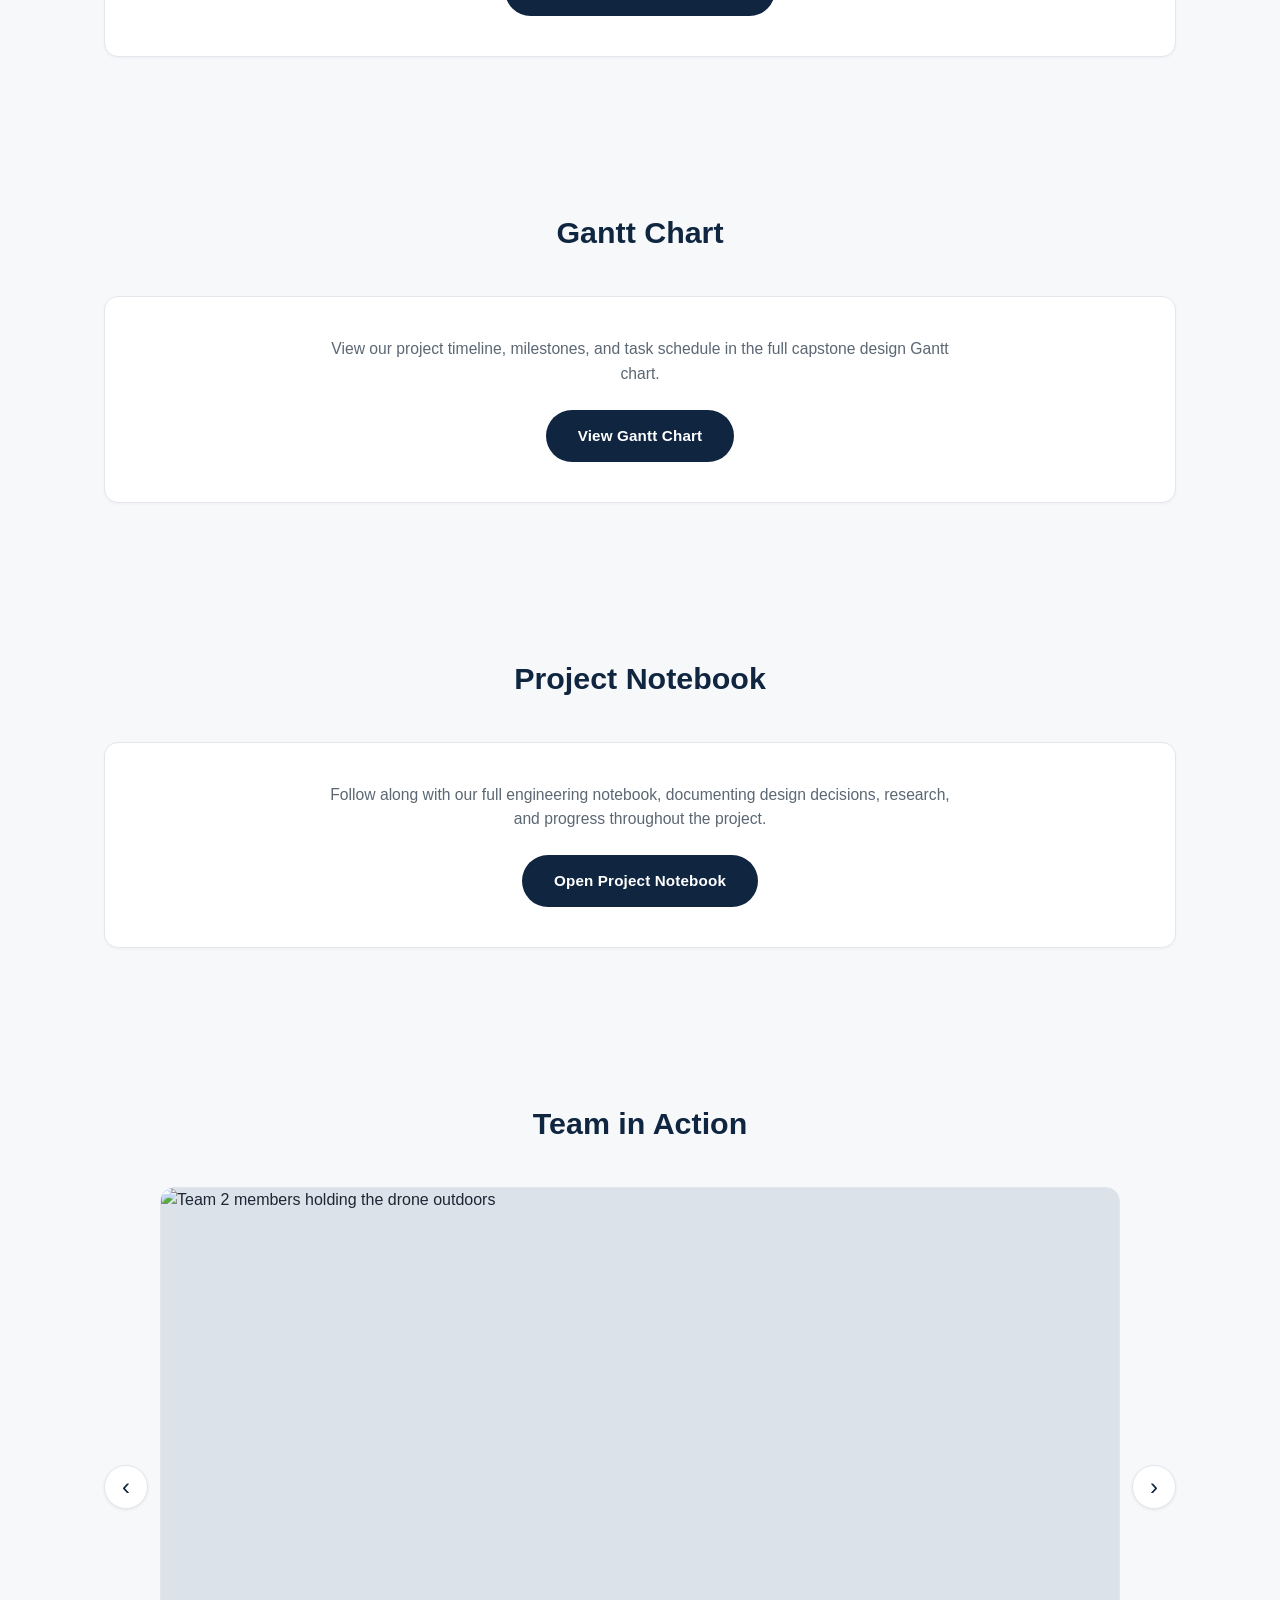
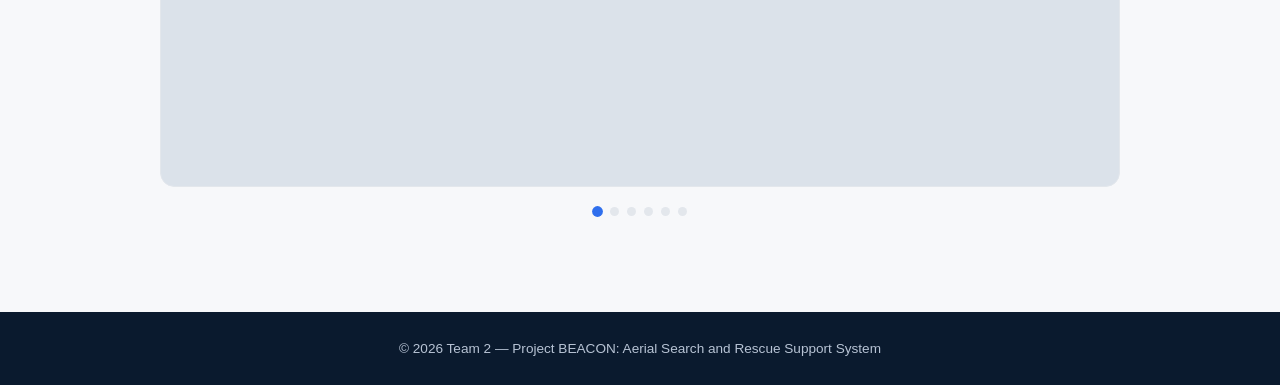
==== commit 727d9af6: "Add files via upload" ====
--- a/index.html
+++ b/index.html
@@ -3,17 +3,20 @@
 <head>
   <meta charset="UTF-8">
   <meta name="viewport" content="width=device-width, initial-scale=1.0">
-  <title>Drone-Mounted Emergency Communication System | Team 2</title>
-  <meta name="description" content="Capstone project site for Team 2: Drone-Mounted Emergency Communication System.">
+  <title>Project BEACON: Aerial Search and Rescue Support System | Team 2</title>
+  <meta name="description" content="Capstone project site for Team 2: Project BEACON, an Aerial Search and Rescue Support System.">
   <link rel="stylesheet" href="styles.css">
 </head>
 <body>
 
   <header class="site-header">
-    <div class="container">
-      <p class="eyebrow">Senior Capstone Project</p>
-      <h1>Drone-Mounted Emergency Communication System</h1>
-      <p class="team-badge">Team 2</p>
+    <div class="container header-inner">
+      <img src="images/auburn-logo.png" alt="Auburn University logo" class="site-logo">
+      <div class="header-text">
+        <p class="eyebrow">Auburn University Senior Capstone Project</p>
+        <h1>Project BEACON: Aerial Search and Rescue Support System</h1>
+        <p class="team-badge">Team 2</p>
+      </div>
     </div>
   </header>
 
@@ -28,6 +31,7 @@
             <img src="images/creed-allen.jpg" alt="Portrait of Creed Allen" class="member-photo">
           </div>
           <h3>Creed Allen</h3>
+          <p class="position">Team Lead and Wireless Integration</p>
           <p class="role">Senior, Electrical Engineering</p>
           <p class="bio">From Birmingham, AL, Creed is specializing in wireless engineering, with an interest in RF systems and digital signal processing.</p>
         </article>
@@ -37,6 +41,7 @@
             <img src="images/joseph-rusk.jpg" alt="Portrait of Joseph Rusk" class="member-photo">
           </div>
           <h3>Joseph Rusk</h3>
+          <p class="position">CAD Module Design and Creative</p>
           <p class="role">Senior, Electrical Engineering</p>
           <p class="bio">From Hackleburg, AL, Joseph is the founder and CEO of The BreadBoard Company. He plans to pursue his company full-time after graduation, building STEM learning kits that inspire kids to pursue engineering.</p>
         </article>
@@ -46,6 +51,7 @@
             <img src="images/beau-blackburn.jpg" alt="Portrait of Beau Blackburn" class="member-photo">
           </div>
           <h3>Beau Blackburn</h3>
+          <p class="position">Systems Integration</p>
           <p class="role">Senior, Electrical Engineering</p>
           <p class="bio">From Suwanee, GA, Beau works for the Marketing Team at The Rec and has an interest in system design.</p>
         </article>
@@ -55,6 +61,7 @@
             <img src="images/tyler-engle.jpg" alt="Portrait of Tyler Engle" class="member-photo">
           </div>
           <h3>Tyler Engle</h3>
+          <p class="position">Drone Hardware</p>
           <p class="role">Senior, Electrical Engineering</p>
           <p class="bio">From Huntsville, AL, Tyler has a strong interest in applying his skills in the defense contracting industry or a large-scale electrical engineering corporation, particularly in drones. He's driven by a passion for solving complex problems and contributing to innovations that serve a greater purpose. Beyond the classroom, he has gained leadership and collaboration experience through church leadership and community service.</p>
         </article>
@@ -64,6 +71,7 @@
             <img src="images/alejandro-matlalcuatzi.jpg" alt="Portrait of Alejandro Matlalcuatzi" class="member-photo" style="object-position: center 12%;">
           </div>
           <h3>Alejandro Matlalcuatzi</h3>
+          <p class="position">Audio Systems</p>
           <p class="role">Senior, Electrical Engineering</p>
           <p class="bio">From Dothan, AL, Alejandro is specializing in Power Systems and wants to pursue a career in transmission distribution and transmission design. His hobbies include watching soccer, playing the guitar, and making music.</p>
         </article>
@@ -73,6 +81,7 @@
             <img src="images/hamilton-crews.jpg" alt="Portrait of Hamilton Crews" class="member-photo">
           </div>
           <h3>Hamilton Crews</h3>
+          <p class="position">Lighting and Signal Processing</p>
           <p class="role">Senior, Computer Engineering</p>
           <p class="bio">From Birmingham, AL, Hamilton has lived in Auburn since 2018 and currently works full-time as the Production Systems Engineer at All Christ Church. He re-enrolled to finish his undergraduate degree and is looking forward to putting his engineering skillset to work with this project group.</p>
         </article>
@@ -85,20 +94,24 @@
 
       <div class="project-card">
         <h3 class="project-subheading">Executive Summary</h3>
-        <p class="project-text">The goal of this project is to build a drone payload with speakers, lights, and a camera. The customers are law enforcement and search-and-rescue agencies that would use the module to communicate with, locate, and assist people in need. The module will need to be small and lightweight so as to not limit the drone's effectiveness. The module will also use wireless communication with a controller to provide talk-through capabilities, light control, and live camera visuals.</p>
+        <p class="project-text">The goal of this project is to build a drone payload with speakers, a microphone, and lights. The customers are law enforcement and search-and-rescue agencies that would use the module to communicate with, locate, and assist people in need. The module will need to be small and lightweight so as to not limit the drone's effectiveness. The module will also use wireless communication with a controller to provide two-way communication between a microphone and speaker, light control, and live telemetry.</p>
 
         <div class="feature-grid">
           <div class="feature">
             <h4>Audio Communication</h4>
-            <p>Onboard speakers enable two-way talk-through so operators can communicate directly with people on the ground.</p>
+            <p>An onboard speaker and microphone enable two-way communication so operators can talk directly with people on the ground and hear their response in real time.</p>
           </div>
           <div class="feature">
             <h4>Lighting</h4>
             <p>Wirelessly controlled lights help locate and signal individuals in low-visibility or nighttime conditions.</p>
           </div>
           <div class="feature">
-            <h4>Live Camera Feed</h4>
-            <p>An onboard camera streams live visuals back to the controller to support situational awareness.</p>
+            <h4>Telemetry</h4>
+            <p>Live flight and system telemetry streams back to the controller to support real-time situational awareness.</p>
+          </div>
+          <div class="feature">
+            <h4>Chassis Design</h4>
+            <p>A rugged, purpose-built chassis houses all onboard electronics while keeping the module compact and durable for field use.</p>
           </div>
           <div class="feature">
             <h4>Lightweight Design</h4>
@@ -119,6 +132,17 @@
       </div>
     </section>
 
+    <section aria-labelledby="gantt-heading" class="notebook-section">
+      <h2 id="gantt-heading" class="section-heading">Gantt Chart</h2>
+
+      <div class="notebook-card">
+        <p class="notebook-text">View our project timeline, milestones, and task schedule in the full capstone design Gantt chart.</p>
+        <a class="notebook-btn" href="https://tigermailauburn-my.sharepoint.com/:x:/r/personal/cea0075_auburn_edu/_layouts/15/Doc.aspx?sourcedoc=%7B6EDCFBAC-1FFB-495A-969C-4962971B7737%7D&amp;file=Capstone%20Design%20Gantt%20Chart.xlsx&amp;fromShare=true&amp;action=default&amp;mobileredirect=true" target="_blank" rel="noopener noreferrer">
+          View Gantt Chart
+        </a>
+      </div>
+    </section>
+
     <section aria-labelledby="notebook-heading" class="notebook-section">
       <h2 id="notebook-heading" class="section-heading">Project Notebook</h2>
 
@@ -137,6 +161,8 @@
         <button type="button" class="carousel-btn carousel-btn-prev" id="carouselPrev" aria-label="Previous photo">&#8249;</button>
 
         <div class="carousel-track" id="carouselTrack">
+          <div class="carousel-slide"><img src="images/gallery-new1.jpg" alt="Team 2 members holding the drone outdoors" loading="lazy"></div>
+          <div class="carousel-slide"><img src="images/gallery-new2.jpg" alt="Team 2 member holding the drone indoors" loading="lazy"></div>
           <div class="carousel-slide"><img src="images/gallery-1.jpg" alt="Team 2 members together at a working session" loading="lazy"></div>
           <div class="carousel-slide"><img src="images/gallery-2.jpg" alt="Team 2 meeting around the table reviewing project research" loading="lazy"></div>
           <div class="carousel-slide"><img src="images/gallery-3.jpg" alt="Team 2 members working on laptops during a project session" loading="lazy"></div>
@@ -152,7 +178,7 @@
 
   <footer class="site-footer">
     <div class="container">
-      <p>&copy; 2026 Team 2 &mdash; Drone-Mounted Emergency Communication System Capstone Project</p>
+      <p>&copy; 2026 Team 2 &mdash; Project BEACON: Aerial Search and Rescue Support System</p>
     </div>
   </footer>
 
--- a/styles.css
+++ b/styles.css
@@ -0,0 +1,461 @@
+/* ---------- Reset & base ---------- */
+*,
+*::before,
+*::after {
+  box-sizing: border-box;
+}
+
+:root {
+  --navy: #0f2540;
+  --navy-deep: #0a1a2e;
+  --accent: #2f6fed;
+  --text: #1c2733;
+  --text-muted: #5b6773;
+  --bg: #f7f8fa;
+  --card-bg: #ffffff;
+  --border: #e3e7ec;
+}
+
+html {
+  scroll-behavior: smooth;
+}
+
+body {
+  margin: 0;
+  font-family: -apple-system, BlinkMacSystemFont, "Segoe UI", Roboto, Helvetica, Arial, sans-serif;
+  color: var(--text);
+  background: var(--bg);
+  line-height: 1.55;
+}
+
+.container {
+  width: 100%;
+  max-width: 1120px;
+  margin: 0 auto;
+  padding: 0 24px;
+}
+
+/* ---------- Header ---------- */
+.site-header {
+  background: linear-gradient(135deg, var(--navy-deep), var(--navy));
+  color: #ffffff;
+  padding: 72px 0 56px;
+  text-align: center;
+}
+
+.header-inner {
+  display: flex;
+  align-items: center;
+  justify-content: center;
+  gap: 32px;
+  flex-wrap: wrap;
+}
+
+.site-logo {
+  width: 92px;
+  height: auto;
+  flex-shrink: 0;
+}
+
+.header-text {
+  text-align: center;
+}
+
+.eyebrow {
+  text-transform: uppercase;
+  letter-spacing: 0.14em;
+  font-size: 0.8rem;
+  font-weight: 600;
+  color: #9db8de;
+  margin: 0 0 14px;
+}
+
+.site-header h1 {
+  font-size: clamp(1.75rem, 4vw, 2.75rem);
+  line-height: 1.2;
+  margin: 0 auto 18px;
+  max-width: 820px;
+  font-weight: 700;
+  letter-spacing: -0.01em;
+}
+
+.team-badge {
+  display: inline-block;
+  margin: 0;
+  padding: 8px 22px;
+  border-radius: 999px;
+  background: rgba(255, 255, 255, 0.12);
+  border: 1px solid rgba(255, 255, 255, 0.25);
+  font-weight: 600;
+  font-size: 0.95rem;
+  letter-spacing: 0.02em;
+}
+
+/* ---------- Section heading ---------- */
+.section-heading {
+  text-align: center;
+  font-size: clamp(1.4rem, 2.6vw, 1.9rem);
+  margin: 64px 0 40px;
+  color: var(--navy);
+}
+
+/* ---------- Team grid ---------- */
+.team-grid {
+  display: grid;
+  grid-template-columns: repeat(auto-fit, minmax(260px, 1fr));
+  gap: 28px;
+  padding-bottom: 80px;
+}
+
+.card {
+  background: var(--card-bg);
+  border: 1px solid var(--border);
+  border-radius: 14px;
+  overflow: hidden;
+  box-shadow: 0 1px 3px rgba(16, 24, 40, 0.04);
+  transition: transform 0.18s ease, box-shadow 0.18s ease;
+  display: flex;
+  flex-direction: column;
+}
+
+.card:hover {
+  transform: translateY(-4px);
+  box-shadow: 0 12px 24px rgba(16, 24, 40, 0.08);
+}
+
+.photo-frame {
+  width: 100%;
+  aspect-ratio: 4 / 5;
+  overflow: hidden;
+  background: #dbe2ea;
+}
+
+.member-photo {
+  width: 100%;
+  height: 100%;
+  object-fit: cover;
+  object-position: center 20%;
+  display: block;
+}
+
+.card h3 {
+  margin: 20px 20px 2px;
+  font-size: 1.15rem;
+  color: var(--navy);
+}
+
+.card .position {
+  margin: 0 20px 4px;
+  font-size: 0.86rem;
+  font-weight: 700;
+  color: var(--navy);
+  letter-spacing: 0.01em;
+}
+
+.card .role {
+  margin: 0 20px 12px;
+  font-size: 0.88rem;
+  font-weight: 600;
+  color: var(--accent);
+}
+
+.card .bio {
+  margin: 0 20px 22px;
+  font-size: 0.92rem;
+  color: var(--text-muted);
+  flex-grow: 1;
+}
+
+/* ---------- Project section ---------- */
+.project-section {
+  padding-bottom: 88px;
+}
+
+.project-card {
+  background: var(--card-bg);
+  border: 1px solid var(--border);
+  border-radius: 14px;
+  padding: 40px clamp(20px, 5vw, 48px);
+  box-shadow: 0 1px 3px rgba(16, 24, 40, 0.04);
+}
+
+.project-subheading {
+  margin: 0 0 16px;
+  color: var(--navy);
+  font-size: 1.1rem;
+}
+
+.project-text {
+  margin: 0;
+  color: var(--text-muted);
+  font-size: 0.98rem;
+  max-width: 860px;
+}
+
+.feature-grid {
+  display: grid;
+  grid-template-columns: repeat(auto-fit, minmax(200px, 1fr));
+  gap: 24px;
+  margin-top: 36px;
+  padding-top: 32px;
+  border-top: 1px solid var(--border);
+}
+
+.feature h4 {
+  margin: 0 0 8px;
+  color: var(--accent);
+  font-size: 0.98rem;
+}
+
+.feature p {
+  margin: 0;
+  color: var(--text-muted);
+  font-size: 0.88rem;
+}
+
+/* ---------- Reports page ---------- */
+.back-link-row {
+  padding-top: 40px;
+}
+
+.back-link {
+  display: inline-flex;
+  align-items: center;
+  gap: 4px;
+  color: var(--accent);
+  text-decoration: none;
+  font-weight: 600;
+  font-size: 0.92rem;
+}
+
+.back-link:hover {
+  text-decoration: underline;
+}
+
+.report-week {
+  background: var(--card-bg);
+  border: 1px solid var(--border);
+  border-radius: 14px;
+  padding: 28px clamp(16px, 4vw, 32px) 32px;
+  margin-bottom: 40px;
+  box-shadow: 0 1px 3px rgba(16, 24, 40, 0.04);
+}
+
+.report-week-header {
+  display: flex;
+  align-items: center;
+  justify-content: space-between;
+  gap: 16px;
+  flex-wrap: wrap;
+  margin-bottom: 20px;
+  padding-bottom: 16px;
+  border-bottom: 1px solid var(--border);
+}
+
+.report-week-header h3 {
+  margin: 0;
+  color: var(--navy);
+  font-size: 1.3rem;
+}
+
+.report-download {
+  color: var(--accent);
+  text-decoration: none;
+  font-weight: 600;
+  font-size: 0.88rem;
+  border: 1px solid var(--accent);
+  border-radius: 999px;
+  padding: 6px 16px;
+  transition: background 0.15s ease, color 0.15s ease;
+}
+
+.report-download:hover {
+  background: var(--accent);
+  color: #ffffff;
+}
+
+.report-page {
+  width: 100%;
+  height: auto;
+  display: block;
+  border: 1px solid var(--border);
+  border-radius: 8px;
+  margin-bottom: 16px;
+}
+
+.report-page:last-child {
+  margin-bottom: 0;
+}
+
+/* ---------- Project notebook ---------- */
+.notebook-section {
+  padding-bottom: 88px;
+}
+
+.notebook-card {
+  background: var(--card-bg);
+  border: 1px solid var(--border);
+  border-radius: 14px;
+  padding: 40px clamp(20px, 5vw, 48px);
+  box-shadow: 0 1px 3px rgba(16, 24, 40, 0.04);
+  text-align: center;
+}
+
+.notebook-text {
+  margin: 0 auto 24px;
+  max-width: 640px;
+  color: var(--text-muted);
+  font-size: 0.98rem;
+}
+
+.notebook-btn {
+  display: inline-block;
+  padding: 14px 32px;
+  border-radius: 999px;
+  background: var(--navy);
+  color: #ffffff;
+  text-decoration: none;
+  font-weight: 600;
+  font-size: 0.95rem;
+  letter-spacing: 0.01em;
+  transition: background 0.15s ease, transform 0.15s ease;
+}
+
+.notebook-btn:hover {
+  background: var(--accent);
+  transform: translateY(-1px);
+}
+
+/* ---------- Gallery / carousel ---------- */
+.gallery-section {
+  padding-bottom: 96px;
+}
+
+.carousel {
+  position: relative;
+  display: flex;
+  align-items: center;
+  gap: 12px;
+}
+
+.carousel-track {
+  flex: 1;
+  display: flex;
+  overflow-x: auto;
+  scroll-snap-type: x mandatory;
+  gap: 20px;
+  border-radius: 14px;
+  scrollbar-width: none;
+}
+
+.carousel-track::-webkit-scrollbar {
+  display: none;
+}
+
+.carousel-slide {
+  flex: 0 0 100%;
+  scroll-snap-align: start;
+  aspect-ratio: 16 / 10;
+  border-radius: 14px;
+  overflow: hidden;
+  background: #dbe2ea;
+  border: 1px solid var(--border);
+}
+
+.carousel-slide img {
+  width: 100%;
+  height: 100%;
+  object-fit: cover;
+  display: block;
+}
+
+.carousel-btn {
+  flex: 0 0 auto;
+  width: 44px;
+  height: 44px;
+  border-radius: 50%;
+  border: 1px solid var(--border);
+  background: var(--card-bg);
+  color: var(--navy);
+  font-size: 1.5rem;
+  line-height: 1;
+  cursor: pointer;
+  display: flex;
+  align-items: center;
+  justify-content: center;
+  box-shadow: 0 1px 3px rgba(16, 24, 40, 0.08);
+  transition: background 0.15s ease, transform 0.15s ease;
+}
+
+.carousel-btn:hover {
+  background: var(--navy);
+  color: #ffffff;
+  transform: translateY(-1px);
+}
+
+.carousel-dots {
+  display: flex;
+  justify-content: center;
+  gap: 8px;
+  margin-top: 20px;
+}
+
+.carousel-dot {
+  width: 9px;
+  height: 9px;
+  border-radius: 50%;
+  border: none;
+  background: var(--border);
+  cursor: pointer;
+  padding: 0;
+  transition: background 0.15s ease, transform 0.15s ease;
+}
+
+.carousel-dot.active {
+  background: var(--accent);
+  transform: scale(1.2);
+}
+
+@media (max-width: 600px) {
+  .carousel-slide {
+    aspect-ratio: 4 / 5;
+  }
+
+  .carousel-btn {
+    width: 36px;
+    height: 36px;
+    font-size: 1.25rem;
+  }
+}
+
+/* ---------- Footer ---------- */
+.site-footer {
+  background: var(--navy-deep);
+  color: #b7c3d4;
+  text-align: center;
+  padding: 26px 0;
+  font-size: 0.85rem;
+}
+
+.site-footer p {
+  margin: 0;
+}
+
+/* ---------- Small screens ---------- */
+@media (max-width: 480px) {
+  .site-header {
+    padding: 56px 0 44px;
+  }
+
+  .site-logo {
+    width: 64px;
+  }
+
+  .header-inner {
+    gap: 18px;
+  }
+
+  .team-grid {
+    grid-template-columns: 1fr;
+  }
+}
